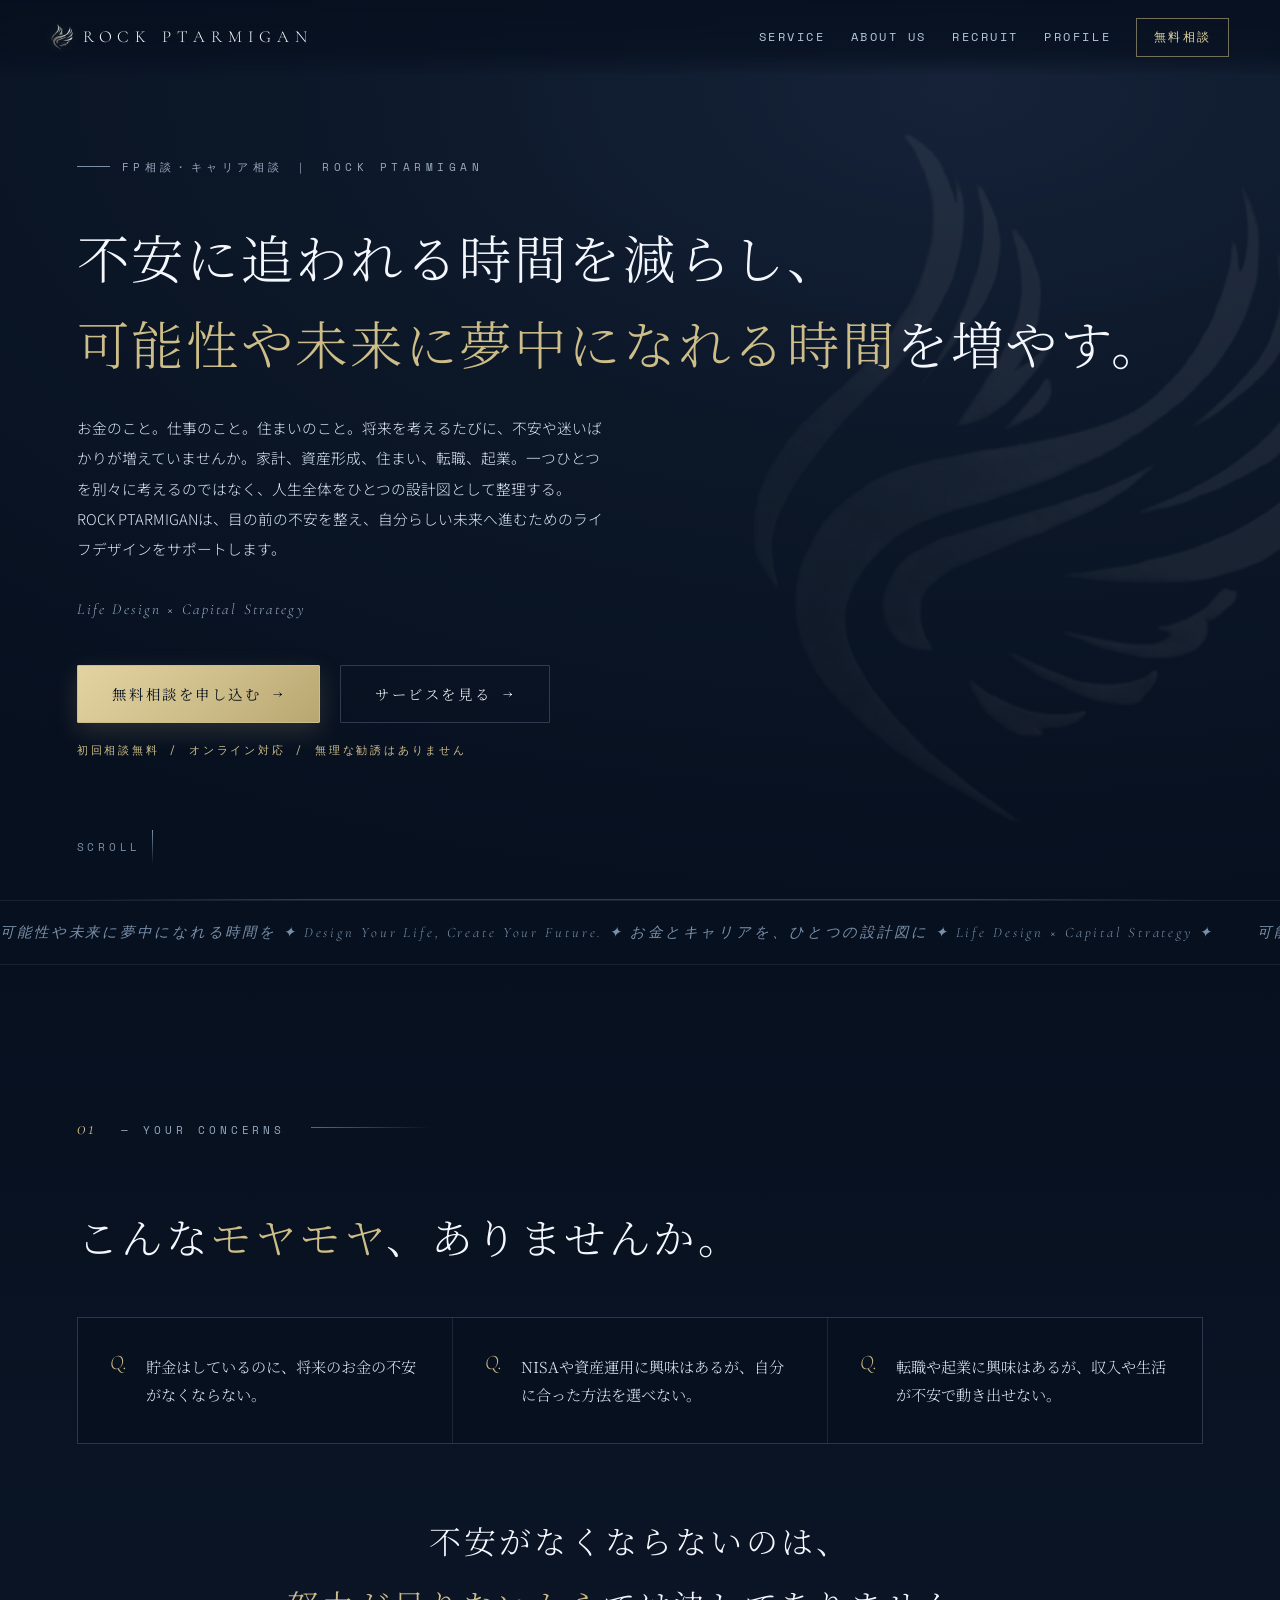
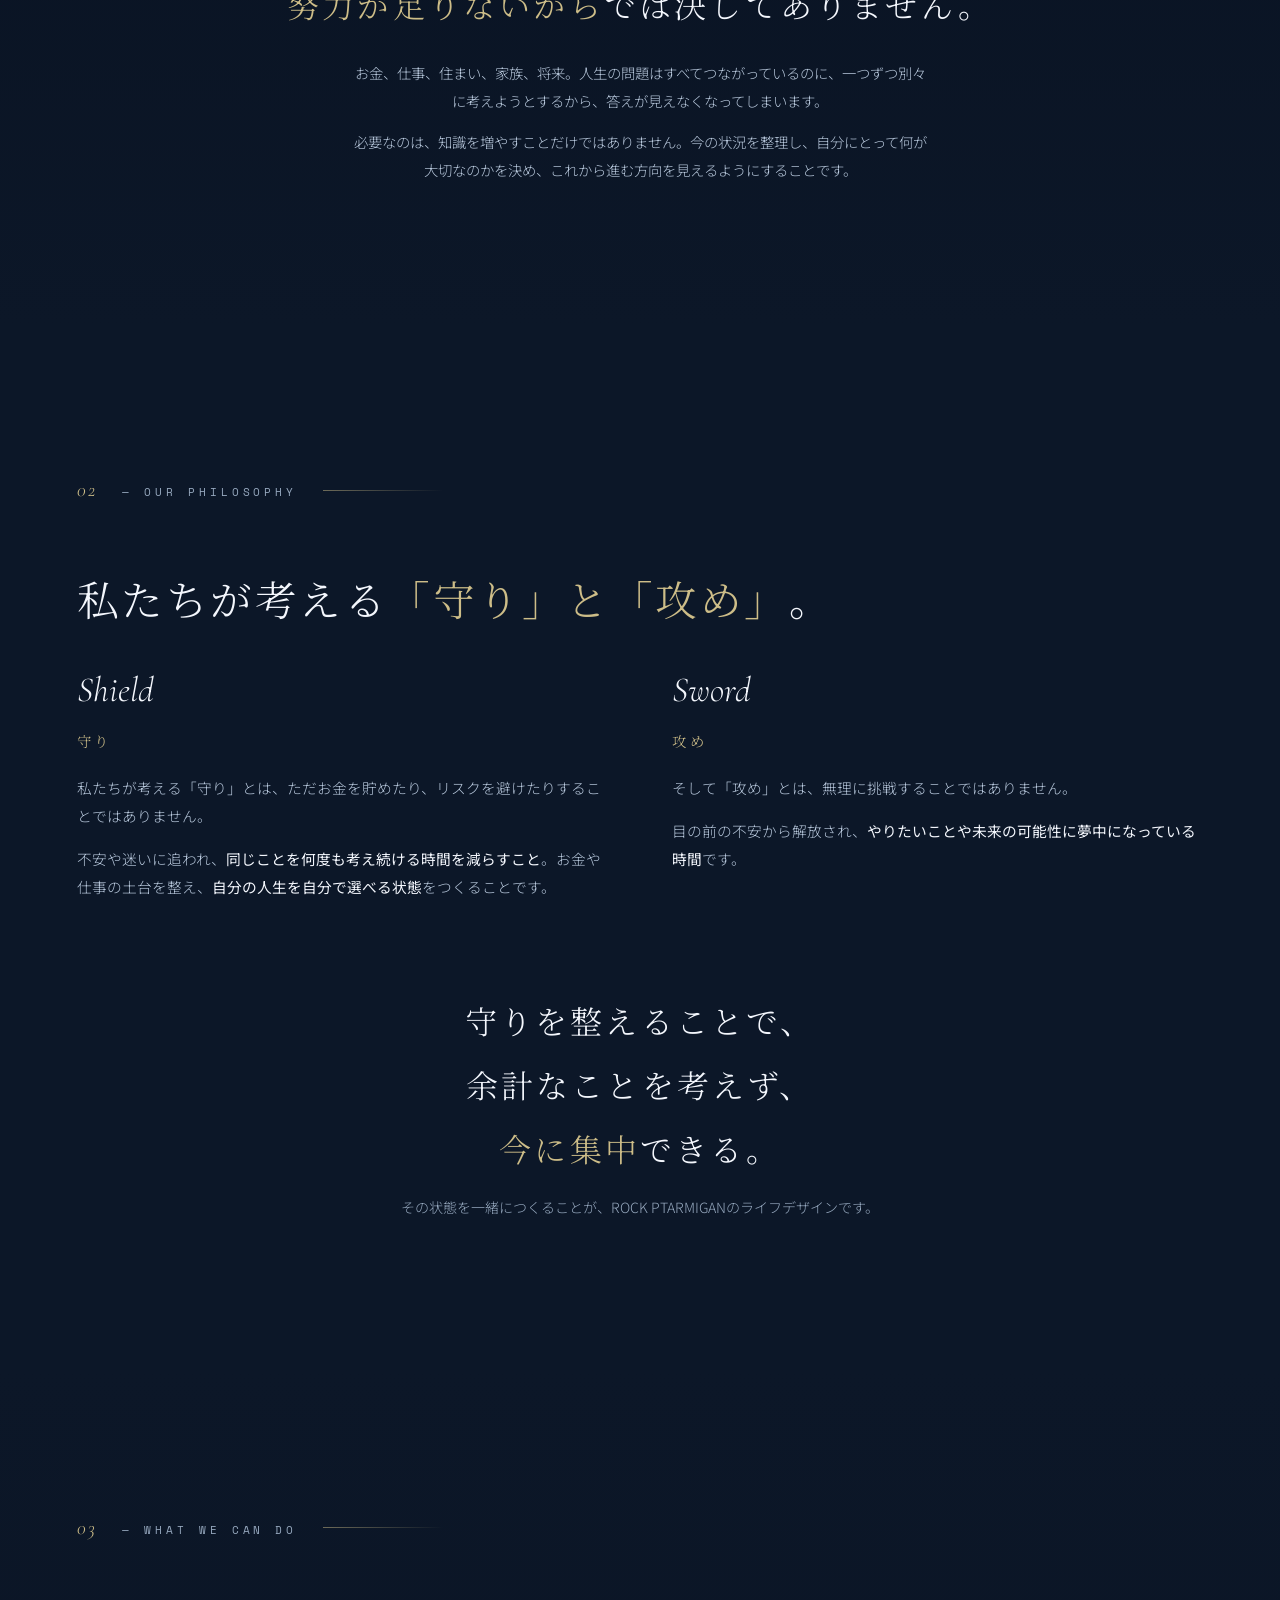
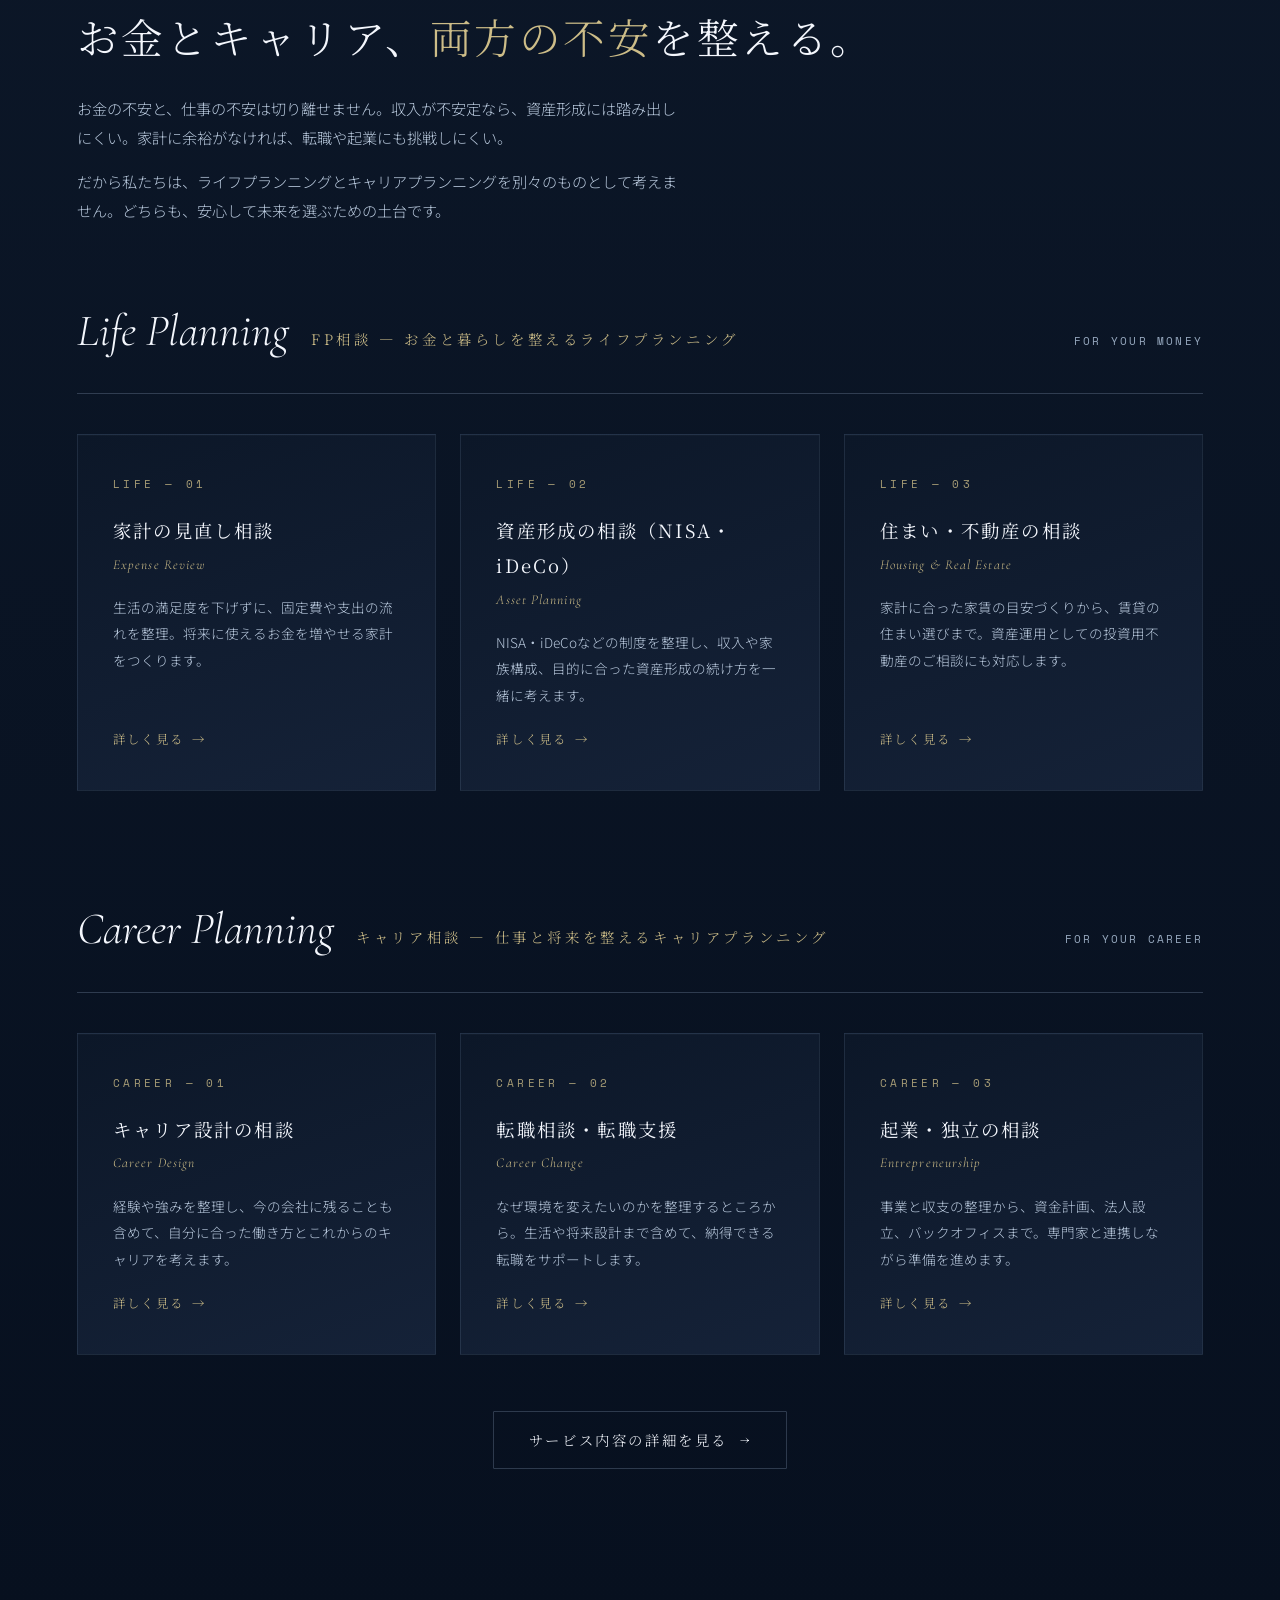
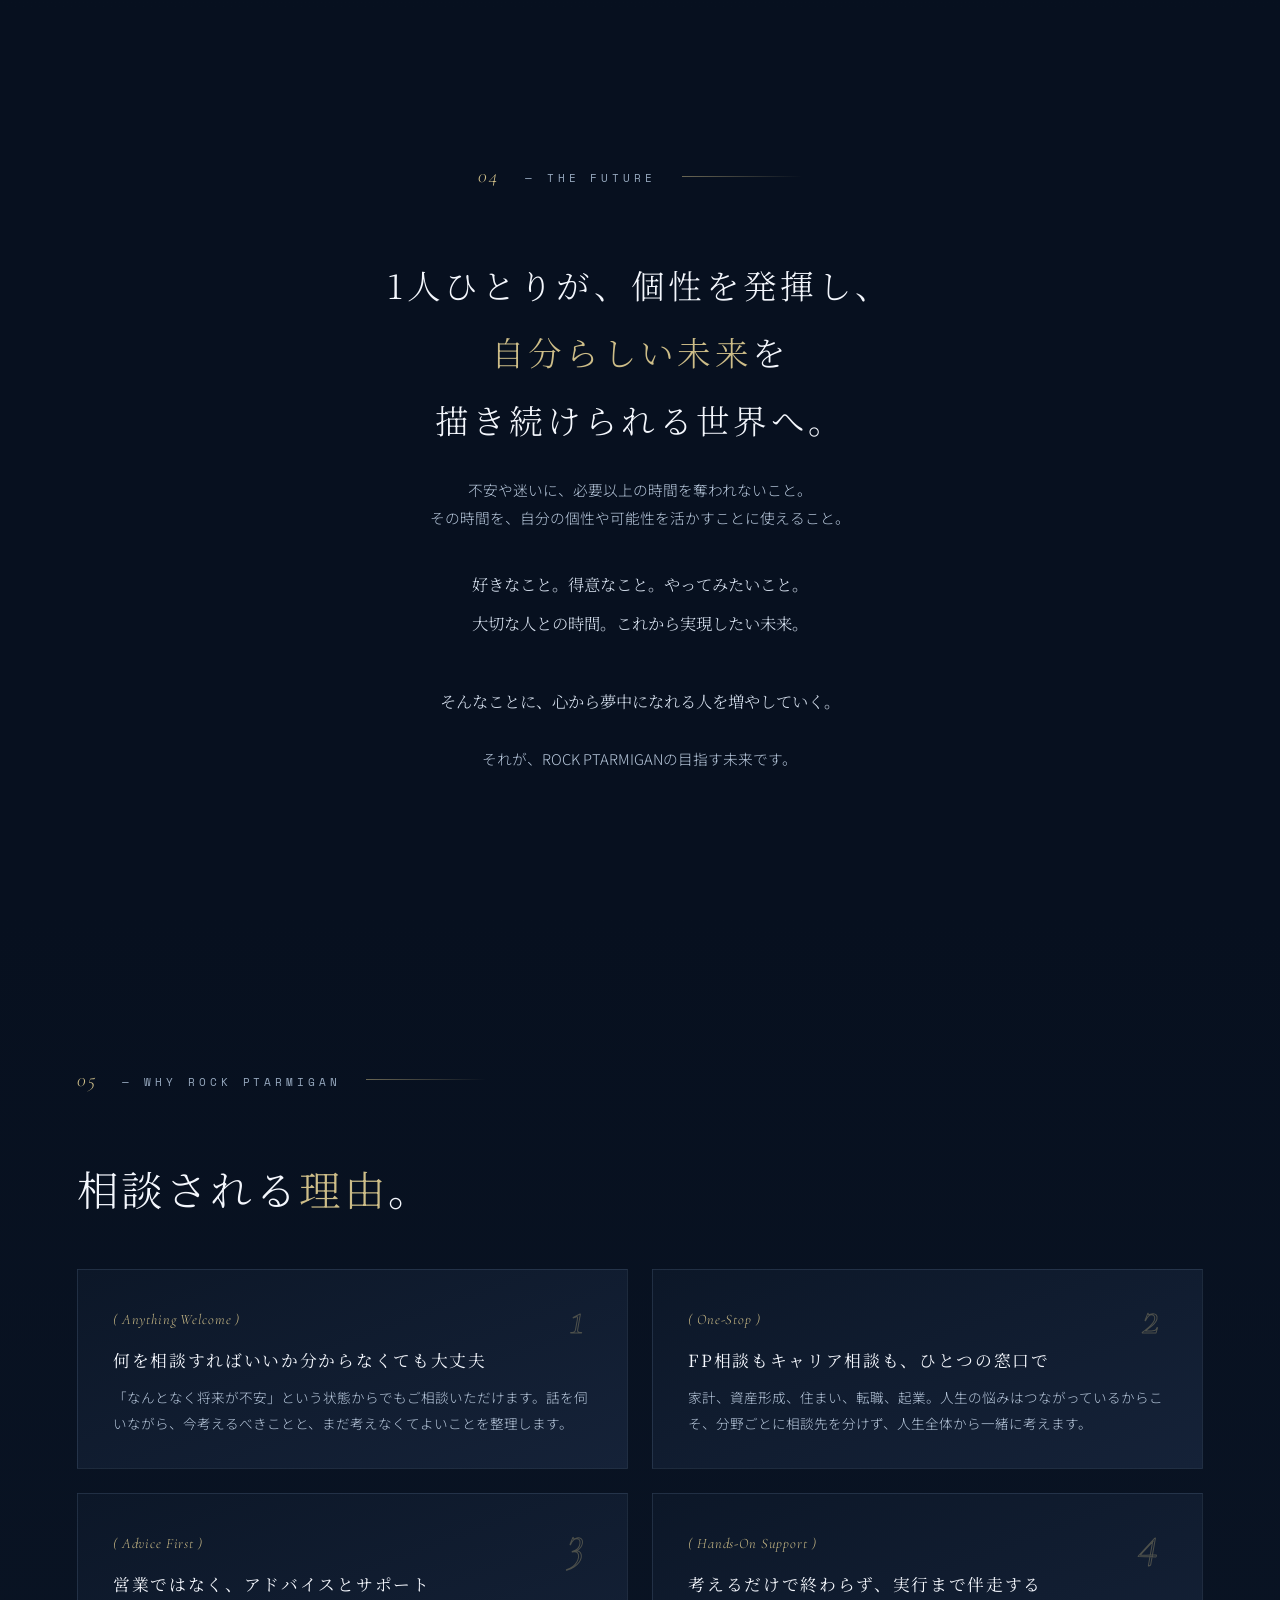
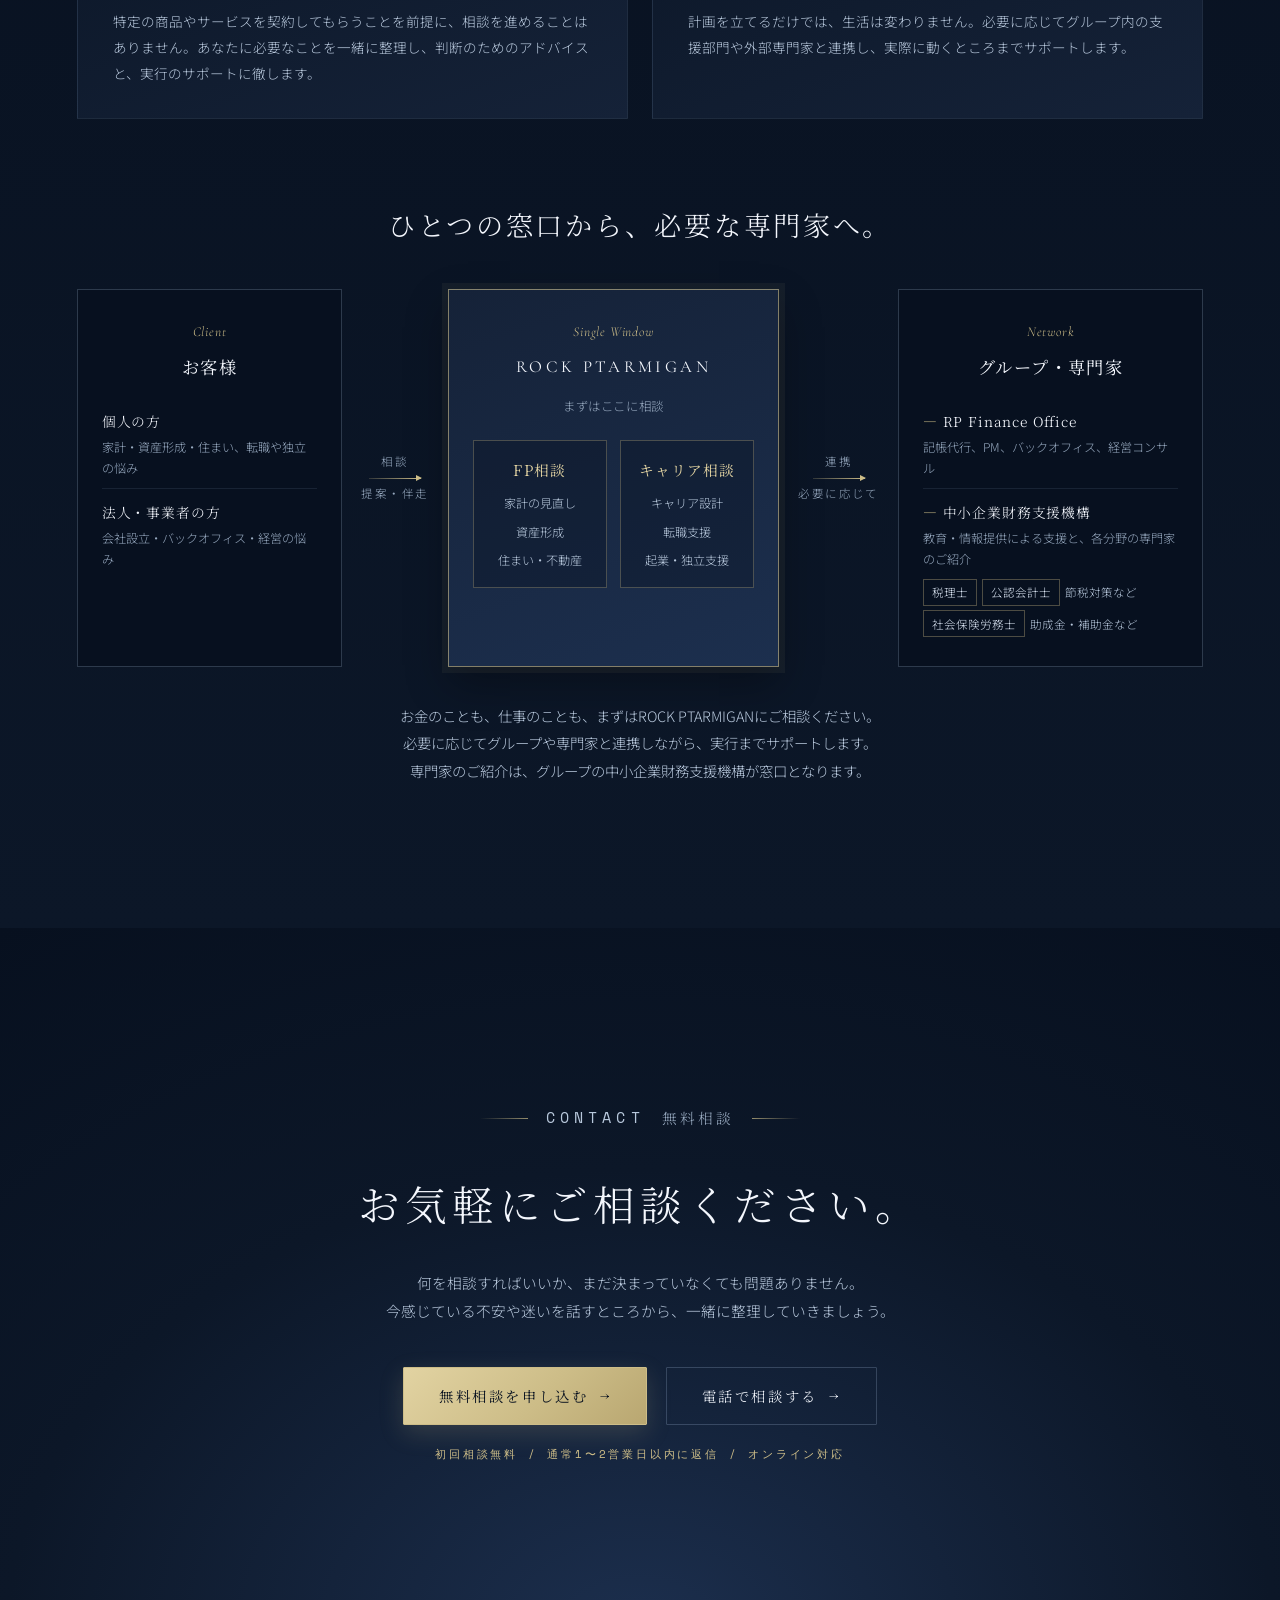
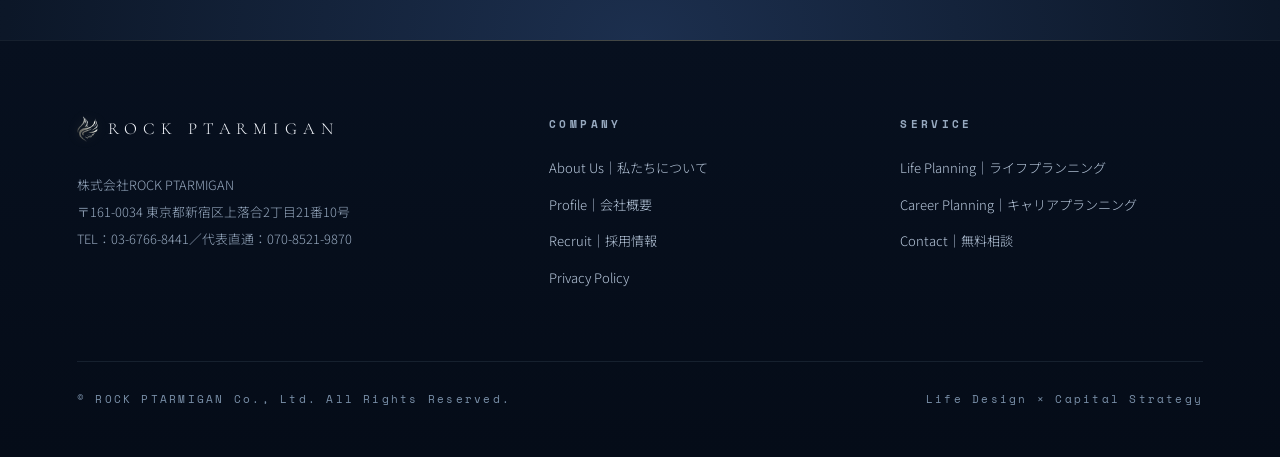
==== index.html @ bb672d4e "全ページの整合性を修正（採用の連絡日数・プライバシーポリシーの外部サービス・専門家紹介窓口など） Co-Authored-By: Claude Opus 5.5 <noreply@anthropic." ====
<!DOCTYPE html><html lang="ja"><head>
<meta charset="UTF-8"><meta name="viewport" content="width=device-width,initial-scale=1">
<title>FP相談・キャリア相談｜新宿・オンライン｜株式会社ROCK PTARMIGAN</title>
<meta name="description" content="家計の見直し、資産形成、住まい、キャリア設計、転職、起業・独立まで。ROCK PTARMIGANは、FPとして、お金と仕事の両面から将来設計をサポートします。新宿・オンライン対応、初回相談無料。">
<meta name="keywords" content="資産形成,資産運用,ライフプランニング,家計見直し,キャリア相談,転職,起業,不動産,新宿,中井,ROCK PTARMIGAN">
<meta name="author" content="ROCK PTARMIGAN Co., Ltd.">
<meta name="robots" content="index, follow">
<link rel="canonical" href="https://www.rock-ptarmigan.com/">
<meta property="og:type" content="website">
<meta property="og:title" content="ROCK PTARMIGAN | 不安に追われる時間を減らし、可能性や未来に夢中になれる時間を増やす">
<meta property="og:description" content="FP相談・キャリア相談。家計・資産形成・住まい・転職・独立まで、お金と仕事をひとつの設計図に。初回相談無料。">
<meta property="og:url" content="https://www.rock-ptarmigan.com/">
<meta property="og:site_name" content="ROCK PTARMIGAN">
<meta property="og:image" content="https://www.rock-ptarmigan.com/og-image.jpg">
<meta property="og:image:width" content="1200">
<meta property="og:image:height" content="630">
<meta name="twitter:card" content="summary_large_image">
<meta property="og:locale" content="ja_JP">
<link rel="icon" type="image/png" href="favicon.png">
<link rel="apple-touch-icon" href="apple-touch-icon.png">
<link rel="preconnect" href="https://fonts.googleapis.com">
<link rel="preconnect" href="https://fonts.gstatic.com" crossorigin>
<link href="https://fonts.googleapis.com/css2?family=Cormorant+Garamond:ital,wght@0,300;0,400;1,300;1,400&family=Noto+Serif+JP:wght@300;400;600&family=Noto+Sans+JP:wght@300;400;500&family=Space+Mono&display=swap" rel="stylesheet">
<style>
*,*::before,*::after{box-sizing:border-box;margin:0;padding:0}
:root{
  --ink:#07101f;--deep:#0c1728;--mid:#152238;--lift:#1c2f4e;
  --s0:#f4f7fd;--s1:#dce6f4;--s2:#b8c8dc;--s3:#8095ae;--s4:#4a5f76;
  --gold:#c8b882;--border:rgba(180,205,235,.1);--bord2:rgba(180,205,235,.22);
  --serif:'Noto Serif JP',serif;--eng:'Cormorant Garamond',serif;--mono:'Space Mono',monospace;--sans:'Noto Sans JP',sans-serif;
}
html{scroll-behavior:smooth;background:var(--ink)}
body{background:var(--ink);color:var(--s1);font-family:var(--sans);font-weight:300;line-height:1.9;overflow-x:hidden;-webkit-font-smoothing:antialiased}
a{color:inherit;text-decoration:none}
img{max-width:100%}
::selection{background:rgba(200,184,130,.25)}

/* faint grid backdrop */
body::before{content:'';position:fixed;inset:0;z-index:0;pointer-events:none;
  background-image:linear-gradient(rgba(180,205,235,.035) 1px,transparent 1px),linear-gradient(90deg,rgba(180,205,235,.035) 1px,transparent 1px);
  background-size:72px 72px}

/* ---------- header ---------- */
header{position:fixed;top:0;left:0;right:0;z-index:100;display:flex;align-items:center;justify-content:space-between;
  padding:18px 4vw;background:linear-gradient(rgba(7,16,31,.92),rgba(7,16,31,.75) 70%,transparent);backdrop-filter:blur(6px)}
.logo{font-family:var(--eng);font-size:1.05rem;letter-spacing:.35em;color:var(--s0);display:flex;align-items:center;gap:.6em}
.logo .mark{font-family:var(--eng);font-style:italic;color:var(--gold);font-size:1.2em}
.logo .logo-mark-img{height:1.4em;width:auto;display:block}
nav{display:flex;align-items:center;gap:2.2em;font-family:var(--mono);font-size:.68rem;letter-spacing:.22em;text-transform:uppercase}
nav a{color:var(--s2);transition:color .3s}
nav a:hover{color:var(--gold)}
.nav-cta{border:1px solid var(--bord2);padding:.65em 1.4em;color:var(--s0);transition:.3s}
.nav-cta:hover{background:var(--gold);border-color:var(--gold);color:var(--ink)}
.menu-btn{display:none}

/* ---------- hero ---------- */
.hero{position:relative;min-height:100svh;display:flex;flex-direction:column;justify-content:center;padding:7rem 6vw 6rem;z-index:1;
  background:radial-gradient(120% 90% at 75% 10%,var(--mid) 0%,var(--deep) 45%,var(--ink) 100%)}
.eyebrow{font-family:var(--mono);font-size:.68rem;letter-spacing:.4em;color:var(--s3);text-transform:uppercase;display:flex;align-items:center;gap:1em}
.eyebrow::before{content:'';display:block;width:3em;height:1px;background:var(--s4)}
.hero h1{font-family:var(--serif);font-weight:300;font-size:clamp(1.9rem,4.6vw,3.8rem);line-height:1.65;letter-spacing:.06em;color:var(--s0);margin:.7em 0 .5em}
.hero h1 em{font-style:normal;color:var(--gold)}
.hero .sub{max-width:36em;color:var(--s2);font-size:clamp(.85rem,1.15vw,1rem)}
.hero .slogan{margin-top:2em;font-family:var(--eng);font-style:italic;font-size:.95rem;letter-spacing:.14em;color:var(--s3)}
.hero-cta{margin-top:2.6em;display:flex;gap:1.2em;flex-wrap:wrap}
.btn{display:inline-flex;align-items:center;gap:.8em;font-family:var(--serif);letter-spacing:.18em;font-size:.9rem;padding:1em 2.4em;border:1px solid var(--bord2);color:var(--s0);transition:.35s;position:relative}
.btn.gold{background:var(--gold);border-color:var(--gold);color:var(--ink);font-weight:400}
.btn.gold:hover{background:var(--s0);border-color:var(--s0)}
.btn.ghost:hover{border-color:var(--gold);color:var(--gold)}
.btn .arw{font-family:var(--eng);transition:transform .35s}
.btn:hover .arw{transform:translateX(.35em)}
.hero .free{font-family:var(--mono);font-size:.62rem;letter-spacing:.25em;color:var(--gold);margin-top:1.4em;text-transform:uppercase}
.scroll-hint{position:absolute;bottom:4vh;left:6vw;font-family:var(--mono);font-size:.6rem;letter-spacing:.35em;color:var(--s4);text-transform:uppercase;display:flex;align-items:center;gap:1em}
.scroll-hint::after{content:'';width:1px;height:3.2em;background:linear-gradient(var(--s4),transparent);display:block}

/* ---------- marquee ---------- */
.marquee{overflow:hidden;border-top:1px solid var(--border);border-bottom:1px solid var(--border);padding:1.1em 0;position:relative;z-index:1;background:var(--ink)}
.marquee .track{display:flex;gap:3em;white-space:nowrap;font-family:var(--eng);font-style:italic;font-size:.9rem;letter-spacing:.2em;color:var(--s4);animation:mq 38s linear infinite}
@keyframes mq{to{transform:translateX(-50%)}}

/* ---------- common section ---------- */
section{position:relative;z-index:1;padding:9rem 6vw}
.sec-head{display:flex;align-items:baseline;gap:1.6em;margin-bottom:3.5rem}
.sec-num{font-family:var(--eng);font-style:italic;color:var(--gold);font-size:1.1rem;letter-spacing:.1em}
.sec-label{font-family:var(--mono);font-size:.65rem;letter-spacing:.35em;color:var(--s3);text-transform:uppercase}
h2.sec-title{font-family:var(--serif);font-weight:300;font-size:clamp(1.6rem,3.4vw,2.6rem);line-height:1.6;letter-spacing:.06em;color:var(--s0);margin-bottom:.6em}
h2.sec-title em{font-style:normal;color:var(--gold)}
.sec-lede{max-width:40em;color:var(--s2);font-size:.95rem}
.sec-lede+.sec-lede{margin-top:1em}

/* ---------- worries ---------- */
.worries{background:linear-gradient(var(--ink),var(--deep))}
.worry-grid{display:grid;grid-template-columns:repeat(auto-fit,minmax(280px,1fr));gap:1px;background:var(--border);border:1px solid var(--border);margin-top:3rem}
.worry{background:var(--ink);padding:2.2em 2em;display:flex;gap:1.2em;align-items:flex-start;transition:background .4s}
.worry:hover{background:var(--deep)}
.worry .q{font-family:var(--eng);font-style:italic;color:var(--gold);font-size:1.3rem;line-height:1}
.worry p{color:var(--s1);font-family:var(--serif);font-size:.95rem;line-height:1.8}
.worry-answer{margin-top:4rem;text-align:center}
.worry-answer p.big{font-family:var(--serif);font-size:clamp(1.3rem,2.6vw,2rem);letter-spacing:.1em;color:var(--s0);line-height:2}
.worry-answer p.big em{font-style:normal;color:var(--gold)}
.worry-answer p.note{color:var(--s2);font-size:.9rem;margin-top:1.6em;max-width:40em;margin-left:auto;margin-right:auto}
.worry-answer p.note+.note{margin-top:1em}

/* ---------- philosophy ---------- */
.phil{background:var(--deep)}
.phil-grid{display:grid;grid-template-columns:1fr 1fr;gap:4rem;margin-top:1rem}
.phil-col h3{font-family:var(--eng);font-style:italic;font-weight:300;font-size:2.2rem;color:var(--s0);margin-bottom:.1em}
.phil-col .ja{font-family:var(--serif);color:var(--gold);letter-spacing:.25em;font-size:.9rem;display:block;margin-bottom:1.4em}
.phil-col p{color:var(--s2);font-size:.92rem;margin-bottom:1em}
.phil-col .hl{color:var(--s0);font-weight:400}
.phil-big{margin-top:4.5rem;text-align:center}
.phil-big p.big{font-family:var(--serif);font-size:clamp(1.3rem,2.6vw,2rem);letter-spacing:.1em;color:var(--s0);line-height:2}
.phil-big p.big em{font-style:normal;color:var(--gold)}
.phil-big p.note{color:var(--s3);font-size:.88rem;margin-top:1em}

/* ---------- services ---------- */
.services{background:linear-gradient(var(--deep),var(--ink))}
.svc-block{margin-top:4rem}
.svc-block+.svc-block{margin-top:6rem}
.svc-block .svc-cat{display:flex;align-items:baseline;gap:1.4em;border-bottom:1px solid var(--bord2);padding-bottom:1.2em;margin-bottom:2.5rem;flex-wrap:wrap}
.svc-cat .en{font-family:var(--eng);font-style:italic;font-size:clamp(1.8rem,3.6vw,2.8rem);color:var(--s0);font-weight:300}
.svc-cat .ja{font-family:var(--serif);color:var(--gold);letter-spacing:.25em;font-size:.9rem}
.svc-cat .for{margin-left:auto;font-family:var(--mono);font-size:.62rem;letter-spacing:.2em;color:var(--s3);text-transform:uppercase}
.svc-grid{display:grid;grid-template-columns:repeat(auto-fit,minmax(300px,1fr));gap:1.5rem}
.svc-card{border:1px solid var(--border);padding:2.4em 2.2em;background:linear-gradient(160deg,var(--deep),var(--mid));position:relative;overflow:hidden;transition:border-color .4s,transform .4s}
.svc-card:hover{border-color:rgba(200,184,130,.45);transform:translateY(-4px)}
.svc-card .no{font-family:var(--mono);font-size:.62rem;letter-spacing:.3em;color:var(--s4)}
.svc-card h3{font-family:var(--serif);font-weight:400;font-size:1.15rem;letter-spacing:.12em;color:var(--s0);margin:1em 0 .2em}
.svc-card .en-sub{font-family:var(--eng);font-style:italic;color:var(--gold);font-size:.85rem;letter-spacing:.08em}
.svc-card p.desc{color:var(--s2);font-size:.85rem;margin-top:1.2em;line-height:1.95}
.svc-card ul{list-style:none;margin-top:1.4em;display:flex;flex-direction:column;gap:.55em}
.svc-card li{font-size:.8rem;color:var(--s2);display:flex;gap:.8em;align-items:baseline}
.svc-card li::before{content:'—';color:var(--gold);font-family:var(--eng)}

/* ---------- future ---------- */
.future{background:var(--ink);text-align:center}
.future .sec-head{justify-content:center}
.future p.big{font-family:var(--serif);font-size:clamp(1.3rem,2.8vw,2.1rem);letter-spacing:.1em;color:var(--s0);line-height:2}
.future p.big em{font-style:normal;color:var(--gold)}
.future p.note{color:var(--s2);font-size:.92rem;margin-top:1.6em;max-width:38em;margin-left:auto;margin-right:auto}
.future p.note+.note{margin-top:1em}
.future .wish{font-family:var(--serif);color:var(--s1);font-size:1.02rem;line-height:2.4;margin-top:2em}
.future .wish em{font-style:normal;color:var(--gold)}

/* ---------- reasons ---------- */
.reasons{background:linear-gradient(var(--ink),var(--deep))}
.reason-list{display:grid;grid-template-columns:repeat(auto-fit,minmax(270px,1fr));gap:2.5rem 2rem;margin-top:3rem}
.reason{border-top:1px solid var(--bord2);padding-top:1.6em}
.reason .r-no{font-family:var(--eng);font-style:italic;font-size:2.2rem;color:transparent;-webkit-text-stroke:1px rgba(200,184,130,.55);line-height:1}
.reason h3{font-family:var(--serif);font-weight:400;font-size:1.05rem;letter-spacing:.1em;color:var(--s0);margin:.9em 0 .5em}
.reason p{color:var(--s2);font-size:.85rem}

/* ---------- message ---------- */
.message{background:var(--deep)}
.msg-wrap{max-width:760px}
.msg-wrap .body{border-left:1px solid var(--bord2);padding-left:2.4em}
.msg-wrap p{font-family:var(--serif);font-size:.98rem;line-height:2.3;color:var(--s1);letter-spacing:.05em;margin-bottom:1.4em}
.msg-wrap p em{font-style:normal;color:var(--gold)}
.msg-wrap .sig{font-family:var(--serif);color:var(--s2);font-size:.85rem;letter-spacing:.15em;text-align:right;margin-top:2.5rem}
.msg-wrap .sig strong{color:var(--s0);font-weight:400;font-size:1rem;margin-left:.6em}

/* ---------- cta ---------- */
.cta{background:radial-gradient(90% 120% at 50% 100%,var(--lift) 0%,var(--deep) 55%,var(--ink) 100%);text-align:center;padding:11rem 6vw}
.cta .big-en{font-family:var(--eng);font-style:italic;font-weight:300;font-size:clamp(3rem,8vw,6rem);color:transparent;-webkit-text-stroke:1px rgba(220,230,244,.35);line-height:1.1}
.cta h2{font-family:var(--serif);font-weight:300;font-size:clamp(1.4rem,3vw,2.2rem);letter-spacing:.12em;color:var(--s0);margin:1em 0 .8em}
.cta p{color:var(--s2);max-width:36em;margin:0 auto;font-size:.92rem}
.cta .hero-cta{justify-content:center}
.cta .free{font-family:var(--mono);font-size:.62rem;letter-spacing:.25em;color:var(--gold);margin-top:1.6em;text-transform:uppercase}

/* ---------- footer ---------- */
footer{border-top:1px solid var(--border);padding:4.5rem 6vw 3rem;background:var(--ink);position:relative;z-index:1}
.f-grid{display:grid;grid-template-columns:1.4fr 1fr 1fr;gap:3rem}
.f-brand .logo{margin-bottom:1.6em}
.f-brand p{font-size:.8rem;color:var(--s3);line-height:2.1}
.f-col h4{font-family:var(--mono);font-size:.62rem;letter-spacing:.3em;color:var(--s3);text-transform:uppercase;margin-bottom:1.4em}
.f-col a{display:block;font-size:.82rem;color:var(--s2);padding:.45em 0;transition:color .3s}
.f-col a:hover{color:var(--gold)}
.copyright{margin-top:4rem;padding-top:1.6rem;border-top:1px solid var(--border);display:flex;justify-content:space-between;flex-wrap:wrap;gap:1em;font-family:var(--mono);font-size:.6rem;letter-spacing:.2em;color:var(--s4)}

/* ---------- reveal ---------- */
.rv{opacity:0;transform:translateY(28px);transition:opacity .9s cubic-bezier(.2,.6,.2,1),transform .9s cubic-bezier(.2,.6,.2,1)}
.rv.on{opacity:1;transform:none}

@media(max-width:860px){
  nav{display:none}
  .menu-btn{display:block;background:none;border:1px solid var(--bord2);color:var(--s1);font-family:var(--mono);font-size:.6rem;letter-spacing:.2em;padding:.7em 1.2em;cursor:pointer}
  nav.open{display:flex;position:fixed;inset:0;background:rgba(7,16,31,.97);flex-direction:column;justify-content:center;align-items:center;gap:2.4em;font-size:.85rem;z-index:99}
  .phil-grid{grid-template-columns:1fr;gap:2.5rem}
  .msg-wrap .body{padding-left:1.4em}
  section{padding:6rem 6vw}
}
</style>
<link rel="stylesheet" href="site.css">
<script type="application/ld+json">
{
 "@context": "https://schema.org",
 "@graph": [
  {
   "@type": [
    "Corporation",
    "ProfessionalService"
   ],
   "@id": "https://www.rock-ptarmigan.com/#organization",
   "name": "株式会社ROCK PTARMIGAN",
   "alternateName": [
    "ROCK PTARMIGAN",
    "ロックターミガン",
    "ROCK PTARMIGAN Co., Ltd."
   ],
   "url": "https://www.rock-ptarmigan.com/",
   "logo": "https://www.rock-ptarmigan.com/logo.png",
   "image": "https://www.rock-ptarmigan.com/og-image.jpg",
   "description": "可能性が循環し、誰もが自分らしく輝ける社会をつくる。家計の見直し・資産形成・住まいのライフプランニングと、キャリア設計・転職・起業のキャリアプランニングで、1人ひとりの人生設計を支援します。初回相談無料・オンライン対応。",
   "foundingDate": "2024-10-21",
   "telephone": "+81-3-6766-8441",
   "address": {
    "@type": "PostalAddress",
    "streetAddress": "上落合2丁目21番10号",
    "addressLocality": "新宿区",
    "addressRegion": "東京都",
    "postalCode": "161-0034",
    "addressCountry": "JP"
   },
   "contactPoint": [
    {
     "@type": "ContactPoint",
     "telephone": "+81-3-6766-8441",
     "contactType": "customer service",
     "availableLanguage": "Japanese"
    },
    {
     "@type": "ContactPoint",
     "telephone": "+81-70-8521-9870",
     "contactType": "customer service",
     "availableLanguage": "Japanese"
    }
   ],
   "founder": {
    "@type": "Person",
    "name": "中村 尚史",
    "jobTitle": "代表取締役"
   },
   "areaServed": "JP",
   "knowsAbout": [
    "ライフプランニング",
    "家計の見直し",
    "資産形成",
    "住まい・不動産",
    "キャリア設計",
    "転職支援",
    "起業・独立支援"
   ],
   "makesOffer": [
    {
     "@type": "Offer",
     "itemOffered": {
      "@type": "Service",
      "name": "家計の見直し"
     }
    },
    {
     "@type": "Offer",
     "itemOffered": {
      "@type": "Service",
      "name": "資産形成"
     }
    },
    {
     "@type": "Offer",
     "itemOffered": {
      "@type": "Service",
      "name": "住まい・不動産"
     }
    },
    {
     "@type": "Offer",
     "itemOffered": {
      "@type": "Service",
      "name": "キャリア設計"
     }
    },
    {
     "@type": "Offer",
     "itemOffered": {
      "@type": "Service",
      "name": "転職支援"
     }
    },
    {
     "@type": "Offer",
     "itemOffered": {
      "@type": "Service",
      "name": "起業・独立支援"
     }
    }
   ]
  },
  {
   "@type": "WebSite",
   "@id": "https://www.rock-ptarmigan.com/#website",
   "url": "https://www.rock-ptarmigan.com/",
   "name": "ROCK PTARMIGAN",
   "inLanguage": "ja",
   "publisher": {
    "@id": "https://www.rock-ptarmigan.com/#organization"
   }
  }
 ]
}
</script>
</head><body>

<header>
  <a class="logo" href="/"><img class="logo-mark-img" src="logo-sm.png" alt="">ROCK PTARMIGAN</a>
  <button class="menu-btn" onclick="document.querySelector('nav').classList.toggle('open')">MENU</button>
  <nav>
    <a href="service.html">Service</a>
    <a href="about.html">About Us</a>
    <a href="recruit.html">Recruit</a>
    <a href="profile.html">Profile</a>
    <a class="nav-cta" href="contact.html">無料相談</a>
  </nav>
</header>

<!-- HERO -->
<div class="hero">
  <p class="eyebrow">FP相談・キャリア相談 ｜ ROCK PTARMIGAN</p>
  <h1><span class="nw">不安に追われる</span><span class="nw">時間を減らし、</span><br><em><span class="nw">可能性や</span><span class="nw">未来に夢中に</span><span class="nw">なれる時間</span></em><span class="nw">を増やす。</span></h1>
  <p class="sub">お金のこと。仕事のこと。住まいのこと。将来を考えるたびに、不安や迷いばかりが増えていませんか。家計、資産形成、住まい、転職、起業。一つひとつを別々に考えるのではなく、人生全体をひとつの設計図として整理する。ROCK PTARMIGANは、目の前の不安を整え、自分らしい未来へ進むためのライフデザインをサポートします。</p>
  <p class="slogan">Life Design × Capital Strategy</p>
  <div class="hero-cta">
    <a class="btn gold" href="contact.html">無料相談を申し込む<span class="arw">→</span></a>
    <a class="btn ghost" href="service.html">サービスを見る<span class="arw">→</span></a>
  </div>
  <p class="free">初回相談無料 / オンライン対応 / 無理な勧誘はありません</p>
  <div class="scroll-hint">Scroll</div>
</div>

<div class="marquee"><div class="track">
  <span>可能性や未来に夢中になれる時間を ✦ Design Your Life, Create Your Future. ✦ お金とキャリアを、ひとつの設計図に ✦ Life Design × Capital Strategy ✦ </span>
  <span>可能性や未来に夢中になれる時間を ✦ Design Your Life, Create Your Future. ✦ お金とキャリアを、ひとつの設計図に ✦ Life Design × Capital Strategy ✦ </span>
</div></div>

<!-- 01 こんなモヤモヤありませんか -->
<section class="worries" id="worries">
  <div class="sec-head rv"><span class="sec-num">01</span><span class="sec-label">— Your Concerns</span></div>
  <h2 class="sec-title rv">こんな<em>モヤモヤ</em>、ありませんか。</h2>
  <div class="worry-grid rv">
    <div class="worry"><span class="q">Q.</span><p>貯金はしているのに、将来のお金の不安がなくならない。</p></div>
    <div class="worry"><span class="q">Q.</span><p>NISAや資産運用に興味はあるが、自分に合った方法を選べない。</p></div>
    <div class="worry"><span class="q">Q.</span><p>転職や起業に興味はあるが、収入や生活が不安で動き出せない。</p></div>
  </div>
  <div class="worry-answer rv">
    <p class="big"><span class="nw">不安がなくならないのは、</span><br><em><span class="nw">努力が足りないから</span></em><span class="nw">では決して</span><span class="nw">ありません。</span></p>
    <p class="note">お金、仕事、住まい、家族、将来。人生の問題はすべてつながっているのに、一つずつ別々に考えようとするから、答えが見えなくなってしまいます。</p>
    <p class="note">必要なのは、知識を増やすことだけではありません。今の状況を整理し、自分にとって何が大切なのかを決め、これから進む方向を見えるようにすることです。</p>
  </div>
</section>

<!-- 02 私たちが考える守りと攻め -->
<section class="phil" id="philosophy">
  <div class="sec-head rv"><span class="sec-num">02</span><span class="sec-label">— Our Philosophy</span></div>
  <h2 class="sec-title rv">私たちが考える<em><span class="nw">「守り」</span>と<span class="nw">「攻め」</span></em>。</h2>
  <div class="phil-grid rv">
    <div class="phil-col">
      <h3>Shield</h3><span class="ja">守り</span>
      <p>私たちが考える「守り」とは、ただお金を貯めたり、リスクを避けたりすることではありません。</p>
      <p>不安や迷いに追われ、<span class="hl">同じことを何度も考え続ける時間を減らすこと</span>。お金や仕事の土台を整え、<span class="hl">自分の人生を自分で選べる状態</span>をつくることです。</p>
    </div>
    <div class="phil-col">
      <h3>Sword</h3><span class="ja">攻め</span>
      <p>そして「攻め」とは、無理に挑戦することではありません。</p>
      <p>目の前の不安から解放され、<span class="hl">やりたいことや未来の可能性に夢中になっている時間</span>です。</p>
    </div>
  </div>
  <div class="phil-big rv">
    <p class="big">守りを整えることで、<br>余計なことを考えず、<br><em>今に集中</em>できる。</p>
    <p class="note">その状態を一緒につくることが、ROCK PTARMIGANのライフデザインです。</p>
  </div>
</section>

<!-- 03 できること -->
<section class="services" id="service">
  <div class="sec-head rv"><span class="sec-num">03</span><span class="sec-label">— What We Can Do</span></div>
  <h2 class="sec-title rv">お金とキャリア、<em>両方の不安</em>を整える。</h2>
  <p class="sec-lede rv">お金の不安と、仕事の不安は切り離せません。収入が不安定なら、資産形成には踏み出しにくい。家計に余裕がなければ、転職や起業にも挑戦しにくい。</p>
  <p class="sec-lede rv">だから私たちは、ライフプランニングとキャリアプランニングを別々のものとして考えません。どちらも、安心して未来を選ぶための土台です。</p>

  <div class="svc-block rv">
    <div class="svc-cat"><span class="en">Life Planning</span><span class="ja">FP相談 — お金と暮らしを整えるライフプランニング</span><span class="for">For your money</span></div>
    <div class="svc-grid">
      <a class="svc-card svc-link" href="service.html#household">
        <span class="no">LIFE — 01</span>
        <h3>家計の見直し相談</h3><span class="en-sub">Expense Review</span>
        <p class="desc">生活の満足度を下げずに、固定費や支出の流れを整理。将来に使えるお金を増やせる家計をつくります。</p>
        <span class="svc-more">詳しく見る<span class="arw">→</span></span>
      </a>
      <a class="svc-card svc-link" href="service.html#asset">
        <span class="no">LIFE — 02</span>
        <h3>資産形成の相談（NISA・iDeCo）</h3><span class="en-sub">Asset Planning</span>
        <p class="desc">NISA・iDeCoなどの制度を整理し、収入や家族構成、目的に合った資産形成の続け方を一緒に考えます。</p>
        <span class="svc-more">詳しく見る<span class="arw">→</span></span>
      </a>
      <a class="svc-card svc-link" href="service.html#housing">
        <span class="no">LIFE — 03</span>
        <h3>住まい・不動産の相談</h3><span class="en-sub">Housing &amp; Real Estate</span>
        <p class="desc">家計に合った家賃の目安づくりから、賃貸の住まい選びまで。資産運用としての投資用不動産のご相談にも対応します。</p>
        <span class="svc-more">詳しく見る<span class="arw">→</span></span>
      </a>
    </div>
  </div>

  <div class="svc-block rv">
    <div class="svc-cat"><span class="en">Career Planning</span><span class="ja">キャリア相談 — 仕事と将来を整えるキャリアプランニング</span><span class="for">For your career</span></div>
    <div class="svc-grid">
      <a class="svc-card svc-link" href="service.html#career-design">
        <span class="no">CAREER — 01</span>
        <h3>キャリア設計の相談</h3><span class="en-sub">Career Design</span>
        <p class="desc">経験や強みを整理し、今の会社に残ることも含めて、自分に合った働き方とこれからのキャリアを考えます。</p>
        <span class="svc-more">詳しく見る<span class="arw">→</span></span>
      </a>
      <a class="svc-card svc-link" href="service.html#job-change">
        <span class="no">CAREER — 02</span>
        <h3>転職相談・転職支援</h3><span class="en-sub">Career Change</span>
        <p class="desc">なぜ環境を変えたいのかを整理するところから。生活や将来設計まで含めて、納得できる転職をサポートします。</p>
        <span class="svc-more">詳しく見る<span class="arw">→</span></span>
      </a>
      <a class="svc-card svc-link" href="service.html#startup">
        <span class="no">CAREER — 03</span>
        <h3>起業・独立の相談</h3><span class="en-sub">Entrepreneurship</span>
        <p class="desc">事業と収支の整理から、資金計画、法人設立、バックオフィスまで。専門家と連携しながら準備を進めます。</p>
        <span class="svc-more">詳しく見る<span class="arw">→</span></span>
      </a>
    </div>
  </div>
  <div class="svc-all rv"><a class="btn ghost" href="service.html">サービス内容の詳細を見る<span class="arw">→</span></a></div>
</section>

<!-- 04 The Future -->
<section class="future" id="future">
  <div class="sec-head rv"><span class="sec-num">04</span><span class="sec-label">— The Future</span></div>
  <p class="big rv"><span class="nw">1人ひとりが、</span><span class="nw">個性を発揮し、</span><br><em><span class="nw">自分らしい未来</span></em>を<br><span class="nw">描き続けられる</span><span class="nw">世界へ。</span></p>
  <p class="note rv"><span class="nw">不安や迷いに、</span><span class="nw">必要以上の時間を</span><span class="nw">奪われないこと。</span><br><span class="nw">その時間を、</span><span class="nw">自分の個性や可能性を</span><span class="nw">活かすことに</span><span class="nw">使えること。</span></p>
  <p class="wish rv"><span class="nw">好きなこと。</span><span class="nw">得意なこと。</span><span class="nw">やってみたいこと。</span><br><span class="nw">大切な人との時間。</span><span class="nw">これから実現したい未来。</span><br><br><span class="nw">そんなことに、</span><span class="nw">心から夢中になれる人を</span><span class="nw">増やしていく。</span></p>
  <p class="note rv">それが、ROCK PTARMIGANの目指す未来です。</p>
</section>

<!-- 05 選ばれる理由 -->
<section class="reasons" id="reasons">
  <div class="sec-head rv"><span class="sec-num">05</span><span class="sec-label">— Why Rock Ptarmigan</span></div>
  <h2 class="sec-title rv">相談される<em>理由</em>。</h2>
  <div class="reason-list rv">
    <div class="reason"><span class="r-tag">( Anything Welcome )</span><div class="r-no">1</div><h3>何を相談すればいいか分からなくても大丈夫</h3><p>「なんとなく将来が不安」という状態からでもご相談いただけます。話を伺いながら、今考えるべきことと、まだ考えなくてよいことを整理します。</p></div>
    <div class="reason"><span class="r-tag">( One-Stop )</span><div class="r-no">2</div><h3>FP相談もキャリア相談も、ひとつの窓口で</h3><p>家計、資産形成、住まい、転職、起業。人生の悩みはつながっているからこそ、分野ごとに相談先を分けず、人生全体から一緒に考えます。</p></div>
    <div class="reason"><span class="r-tag">( Advice First )</span><div class="r-no">3</div><h3>営業ではなく、アドバイスとサポート</h3><p>特定の商品やサービスを契約してもらうことを前提に、相談を進めることはありません。あなたに必要なことを一緒に整理し、判断のためのアドバイスと、実行のサポートに徹します。</p></div>
    <div class="reason"><span class="r-tag">( Hands-On Support )</span><div class="r-no">4</div><h3>考えるだけで終わらず、実行まで伴走する</h3><p>計画を立てるだけでは、生活は変わりません。必要に応じてグループ内の支援部門や外部専門家と連携し、実際に動くところまでサポートします。</p></div>
  </div>
  <div class="onestop rv" aria-label="相談の体制">
    <p class="onestop-title">ひとつの窓口から、必要な専門家へ。</p>
    <div class="os-grid">
      <div class="os-node os-client">
        <span class="os-en">Client</span><strong>お客様</strong>
        <dl class="os-list">
          <dt>個人の方</dt><dd>家計・資産形成・住まい、転職や独立の悩み</dd>
          <dt>法人・事業者の方</dt><dd>会社設立・バックオフィス・経営の悩み</dd>
        </dl>
      </div>
      <div class="os-arrow" aria-hidden="true"><span>相談</span><i></i><span>提案・伴走</span></div>
      <div class="os-node os-hub">
        <span class="os-en">Single Window</span><strong>ROCK PTARMIGAN</strong><small>まずはここに相談</small>
        <div class="os-svc">
          <div><b>FP相談</b><span>家計の見直し</span><span>資産形成</span><span>住まい・不動産</span></div>
          <div><b>キャリア相談</b><span>キャリア設計</span><span>転職支援</span><span>起業・独立支援</span></div>
        </div>
      </div>
      <div class="os-arrow" aria-hidden="true"><span>連携</span><i></i><span>必要に応じて</span></div>
      <div class="os-node os-net">
        <span class="os-en">Network</span><strong>グループ・専門家</strong>
        <dl class="os-list">
          <dt>RP Finance Office</dt><dd>記帳代行、PM、バックオフィス、経営コンサル</dd>
          <dt>中小企業財務支援機構</dt><dd>教育・情報提供による支援と、各分野の専門家のご紹介</dd>
          <dd class="os-experts"><div><span>税理士</span><span>公認会計士</span><i>節税対策など</i></div><div><span>社会保険労務士</span><i>助成金・補助金など</i></div></dd>
        </dl>
      </div>
    </div>
    <p class="onestop-note">お金のことも、仕事のことも、まずはROCK PTARMIGANにご相談ください。<br><span class="nw">必要に応じてグループや専門家と連携しながら、</span><span class="nw">実行までサポートします。</span><br>専門家のご紹介は、グループの中小企業財務支援機構が窓口となります。</p>
  </div>
</section>

<!-- CTA -->
<section class="cta" id="contact">
  <p class="cta-label rv">Contact<span>無料相談</span></p>
  <h2 class="rv">お気軽にご相談ください。</h2>
  <p class="rv">何を相談すればいいか、まだ決まっていなくても問題ありません。<br>今感じている不安や迷いを話すところから、一緒に整理していきましょう。</p>
  <div class="hero-cta rv">
    <a class="btn gold" href="contact.html">無料相談を申し込む<span class="arw">→</span></a>
    <a class="btn ghost" href="tel:0367668441">電話で相談する<span class="arw">→</span></a>
  </div>
  <p class="free rv">初回相談無料 / 通常1〜2営業日以内に返信 / オンライン対応</p>
</section>

<footer>
  <div class="f-grid">
    <div class="f-brand">
      <a class="logo" href="/"><img class="logo-mark-img" src="logo-sm.png" alt="">ROCK PTARMIGAN</a>
      <p>株式会社ROCK PTARMIGAN<br>〒161-0034 東京都新宿区上落合2丁目21番10号<br>TEL：03-6766-8441／代表直通：070-8521-9870</p>
    </div>
    <div class="f-col">
      <h4>Company</h4>
      <a href="about.html">About Us｜私たちについて</a>
      <a href="profile.html">Profile｜会社概要</a>
      <a href="recruit.html">Recruit｜採用情報</a>
      <a href="privacy.html">Privacy Policy</a>
    </div>
    <div class="f-col">
      <h4>Service</h4>
      <a href="service.html#life-planning">Life Planning｜ライフプランニング</a>
      <a href="service.html#career-planning">Career Planning｜キャリアプランニング</a>
      <a href="contact.html">Contact｜無料相談</a>
    </div>
  </div>
  <div class="copyright"><span>© ROCK PTARMIGAN Co., Ltd. All Rights Reserved.</span><span>Life Design × Capital Strategy</span></div>
</footer>

<script>
const io=new IntersectionObserver(es=>es.forEach(e=>{if(e.isIntersecting){e.target.classList.add('on');io.unobserve(e.target)}}),{threshold:.15});
document.querySelectorAll('.rv').forEach(el=>io.observe(el));
document.querySelectorAll('nav a').forEach(a=>a.addEventListener('click',()=>document.querySelector('nav').classList.remove('open')));
</script>
<script src="site.js"></script>
</body></html>
---- site.css ----
/* =========================================================
   ROCK PTARMIGAN — refinement layer (navy × gold)
   Loaded after each page's inline <style>. Keeps the identity,
   raises legibility, polishes details, tightens mobile.
   ========================================================= */

:root{
  /* readable secondary tones (WCAG AA on --ink / --mid) */
  --s3:#97a9bf;          /* was #8095ae */
  --s4:#7a90a9;          /* was #4a5f76 (2.9:1 → 5.6:1) */
  --gold:#cdbd88;
  --gold-hi:#e2d3a2;
  --gold-line:linear-gradient(90deg,transparent,rgba(205,189,136,.7) 20%,rgba(205,189,136,.7) 80%,transparent);
  --gold-soft:rgba(205,189,136,.14);
}

/* ---------- typography ---------- */
h1,h2,.big,.sec-title{text-wrap:balance}
p{text-wrap:pretty}
.nw{display:inline-block}           /* keep Japanese phrases together */
.eyebrow,.sec-label,.svc-cat .for,.svc-card .no,.hero .free,.cta .free,
.f-col h4,.copyright,.comp-table th,.fl,.ci-k,.step .s-en,.phero .updated,
.map-link,.cf .cf-label,.ci .ci-label,.phero .free,.svc-card .rec-label{
  font-size:max(.7rem,11px)!important}
nav{font-size:.72rem}
.scroll-hint{font-size:.66rem}

/* ---------- focus & selection ---------- */
:focus-visible{outline:1px solid var(--gold);outline-offset:4px}
.btn:focus-visible,.nav-cta:focus-visible,.fsub:focus-visible{outline-offset:3px}

/* ---------- header ---------- */
header{transition:background .4s,padding .4s,box-shadow .4s}
header::after{content:'';position:absolute;left:0;right:0;bottom:0;height:1px;background:var(--gold-line);opacity:0;transition:opacity .4s}
header.scrolled{background:rgba(7,16,31,.94);padding-top:12px;padding-bottom:12px;box-shadow:0 10px 30px rgba(0,0,0,.25)}
header.scrolled::after{opacity:.55}
.logo{white-space:nowrap}
.logo .logo-mark-img{height:1.55em;filter:drop-shadow(0 0 6px rgba(205,189,136,.15))}
nav a{position:relative}
nav a:not(.nav-cta)::after{content:'';position:absolute;left:0;right:100%;bottom:-.5em;height:1px;background:var(--gold);transition:right .35s}
nav a:not(.nav-cta):hover::after,nav a.act::after{right:0}
.nav-cta{border-color:rgba(205,189,136,.55);color:var(--gold-hi)}

/* ---------- hero (top) ---------- */
.hero{overflow:hidden}
.hero::before{content:'';position:absolute;right:-4vw;top:50%;width:min(46vw,620px);aspect-ratio:424/512;transform:translateY(-46%);
  background:url(logo.png) center/contain no-repeat;opacity:.06;pointer-events:none;filter:grayscale(1) brightness(1.4)}
.hero::after{content:'';position:absolute;left:6vw;right:6vw;bottom:0;height:1px;background:var(--gold-line);opacity:.35}
.hero > *:not(.scroll-hint){position:relative}
.hero h1{letter-spacing:.05em;font-size:clamp(1.9rem,4.1vw,3.6rem)}  /* fits the 19-char second line */
.hero .sub{color:var(--s1);line-height:2.05}

/* page heroes */
.phero::after{content:'';position:absolute;left:6vw;right:6vw;bottom:0;height:1px;background:var(--gold-line);opacity:.3}

/* ---------- buttons ---------- */
.btn{border-radius:1px}
.btn.gold{background:linear-gradient(135deg,var(--gold-hi),var(--gold) 55%,#b9a771);box-shadow:0 8px 24px rgba(205,189,136,.18)}
.btn.gold:hover{background:var(--s0);box-shadow:0 10px 30px rgba(220,230,244,.18)}
.fsub{background:linear-gradient(135deg,var(--gold-hi),var(--gold) 55%,#b9a771)}

/* ---------- section heads ---------- */
.sec-head{position:relative}
.sec-num{font-size:1.25rem}
.sec-head::after{content:'';flex:1;height:1px;align-self:center;max-width:120px;background:linear-gradient(90deg,rgba(205,189,136,.5),transparent)}

/* ---------- cards ---------- */
.worry,.val,.step{position:relative}
.worry::before,.val::before,.step::before,.svc-card::before{content:'';position:absolute;left:0;top:0;height:1px;width:0;background:var(--gold);transition:width .5s cubic-bezier(.2,.6,.2,1)}
.worry:hover::before,.val:hover::before,.step:hover::before,.svc-card:hover::before{width:100%}
.svc-card{box-shadow:0 1px 0 rgba(255,255,255,.02) inset}
.svc-card:hover{box-shadow:0 18px 40px rgba(0,0,0,.28)}
.svc-card .no{color:var(--gold);opacity:.8}
.reason{transition:border-color .4s}
.reason:hover{border-top-color:rgba(205,189,136,.6)}

/* ---------- message ---------- */
.msg-wrap .body{border-left-color:rgba(205,189,136,.35)}

/* ---------- footer ---------- */
footer{background:linear-gradient(var(--ink),#050c18)}
footer::before{content:'';position:absolute;left:6vw;right:6vw;top:-1px;height:1px;background:var(--gold-line);opacity:.35}
.f-brand p{color:var(--s3)}
.copyright{color:var(--s4)}

/* ---------- mobile sticky CTA (injected by site.js) ---------- */
.m-cta{display:none}

/* ---------- mobile ---------- */
@media(max-width:860px){
  header{padding:14px 5vw;gap:12px}
  .logo{font-size:.86rem;letter-spacing:.22em;gap:.5em;min-width:0}
  .menu-btn{flex-shrink:0;font-size:.68rem!important;padding:.75em 1.1em!important;min-height:40px}
  nav.open{font-size:.95rem}
  nav.open a::after{display:none}
  body.nav-lock{overflow:hidden}

  section{padding:4.5rem 6vw}
  .hero{padding:6.5rem 6vw 4.5rem;min-height:auto}
  .hero::before{width:78vw;right:-26vw;top:38%;opacity:.05}
  .hero h1{font-size:clamp(1.65rem,7.4vw,2.4rem);line-height:1.6}
  .hero .sub{font-size:.9rem}
  .hero-cta{gap:.9em}
  .hero-cta .btn{justify-content:center;width:100%;max-width:340px}
  .cta .hero-cta .btn{margin:0 auto}
  .scroll-hint{display:none}
  .phero{min-height:auto!important;padding-top:7.5rem!important;padding-bottom:3.5rem!important}
  .phero h1{font-size:clamp(1.6rem,7vw,2.3rem)}
  .sec-head{margin-bottom:2rem;gap:1em;flex-wrap:wrap}
  .sec-head::after{display:none}
  .worry-grid{margin-top:2rem}
  .worry{padding:1.5em 1.3em}
  .worry-answer,.phil-big{margin-top:2.8rem}
  .svc-block{margin-top:2.5rem}
  .svc-block+.svc-block{margin-top:3.5rem}
  .svc-grid{grid-template-columns:1fr}
  .svc-card{padding:1.9em 1.5em}
  .val,.step{padding:2em 1.5em}
  .reason-list{gap:2rem}
  .cta{padding:6rem 6vw 7rem!important}
  .cta .big-en{font-size:clamp(2.6rem,14vw,4rem)}
  footer{padding:3.5rem 6vw 6.5rem}
  .f-grid{grid-template-columns:1fr!important;gap:2.2rem}
  .copyright{margin-top:2.5rem;flex-direction:column}

  .m-cta{display:flex;position:fixed;left:12px;right:12px;bottom:calc(12px + env(safe-area-inset-bottom));z-index:90;
    gap:8px;transform:translateY(140%);transition:transform .45s cubic-bezier(.2,.6,.2,1)}
  .m-cta.show{transform:none}
  .m-cta a{flex:1;display:flex;align-items:center;justify-content:center;gap:.5em;min-height:50px;font-family:var(--serif);font-size:.86rem;letter-spacing:.12em;
    border:1px solid rgba(205,189,136,.55);background:rgba(7,16,31,.92);color:var(--s0);backdrop-filter:blur(8px)}
  .m-cta a.primary{flex:1.6;background:linear-gradient(135deg,var(--gold-hi),var(--gold) 55%,#b9a771);color:var(--ink);border-color:var(--gold);box-shadow:0 8px 24px rgba(0,0,0,.35)}
}

/* ---------- motion preferences ---------- */
@media(prefers-reduced-motion:reduce){
  html{scroll-behavior:auto}
  .marquee .track{animation:none}
  .rv{opacity:1!important;transform:none!important;transition:none!important}
  *,*::before,*::after{transition-duration:.01ms!important}
}

/* Chrome/Edge: phrase-aware line breaking for Japanese headings */
h1,h2,.big{word-break:auto-phrase}

/* mobile: backdrop-filter on header traps the fixed full-screen menu inside
   the header box, so use a solid header background instead */
@media(max-width:860px){
  header{backdrop-filter:none;-webkit-backdrop-filter:none;background:linear-gradient(rgba(7,16,31,.96),rgba(7,16,31,.82) 75%,rgba(7,16,31,0))}
  header.scrolled{background:rgba(7,16,31,.97)}
  nav.open{height:100dvh}
  .menu-btn{position:relative;z-index:101}
}

/* concerns: 3 cards in one row (no orphan cells) */
.worry-grid{grid-template-columns:repeat(3,1fr)}
@media(max-width:860px){.worry-grid{grid-template-columns:1fr}}

/* about: statement-only mission / vision */
.mv-solo .mv-left{max-width:none}
.mv-solo .mv-left h2{font-size:clamp(1.7rem,3.6vw,3rem)}
.mv-solo .mv-left .en{color:var(--s3)}

/* about: values as a list of one-line statements */
.val-list{grid-template-columns:1fr!important}
.val-list .val{display:grid;grid-template-columns:4.5rem 15rem 1fr;align-items:center;gap:1.5rem;padding:2em 2.4em}
.val-list .v-head{display:flex;align-items:baseline;gap:1em}
.val-list .val h3{margin:0;font-size:1.5rem;letter-spacing:.3em}
.val-list .val p{margin:0;font-family:var(--serif);font-size:1.02rem;color:var(--s1)}
@media(max-width:860px){
  .val-list .val{grid-template-columns:3rem 1fr;gap:.4rem 1rem;padding:1.6em 1.3em}
  .val-list .val p{grid-column:2;font-size:.95rem}
  .val-list .val h3{font-size:1.25rem}
}

/* group companies */
.group{background:linear-gradient(var(--deep),var(--ink))}
.grp-grid{display:grid;grid-template-columns:repeat(3,1fr);gap:1.5rem;margin-top:3rem}
.grp{position:relative;border:1px solid var(--border);padding:2.4em 2.2em;background:linear-gradient(160deg,var(--deep),var(--mid));transition:border-color .4s,transform .4s,box-shadow .4s}
.grp::before{content:'';position:absolute;left:0;top:0;height:1px;width:0;background:var(--gold);transition:width .5s cubic-bezier(.2,.6,.2,1)}
.grp:hover{border-color:rgba(205,189,136,.45);transform:translateY(-4px);box-shadow:0 18px 40px rgba(0,0,0,.28)}
.grp:hover::before{width:100%}
.grp-en{font-family:var(--eng);font-style:italic;color:var(--gold);font-size:.95rem;letter-spacing:.08em}
.grp h3{font-family:var(--serif);font-weight:400;font-size:1.12rem;letter-spacing:.08em;line-height:1.7;color:var(--s0);margin:.7em 0 .9em}
.grp p{color:var(--s2);font-size:.86rem;line-height:1.95}
@media(max-width:860px){
  .grp-grid{grid-template-columns:1fr;margin-top:2rem;gap:1rem}
  .grp{padding:1.8em 1.5em}
}

/* recruit: open position */
.position{background:linear-gradient(var(--ink),var(--deep))}
.pos-grid{display:grid;grid-template-columns:1fr 1.15fr;gap:4.5rem;align-items:start}
.pos-tag{display:inline-block;font-family:var(--mono);font-size:max(.7rem,11px);letter-spacing:.3em;text-transform:uppercase;color:var(--ink);background:var(--gold);padding:.45em 1em;margin-bottom:1.6rem}
.pos-intro .sec-title{margin-bottom:.4em}
.pos-catch{font-family:var(--serif);font-size:clamp(1.05rem,1.6vw,1.25rem);letter-spacing:.08em;color:var(--gold-hi);margin-bottom:1.4em}
.pos-intro p:not(.pos-catch){color:var(--s2);font-size:.92rem;margin-bottom:1em}
.pos-intro .hl{color:var(--s0);font-weight:400}
.pos-intro .btn{margin-top:1.6em}
.pos-table-wrap{border:1px solid var(--bord2);background:linear-gradient(160deg,var(--deep),var(--mid));padding:.6em 2.2em;position:relative}
.pos-table-wrap::before{content:'';position:absolute;left:0;top:0;right:0;height:1px;background:var(--gold-line);opacity:.7}
.pos-table{width:100%;border-collapse:collapse}
.pos-table tr+tr th,.pos-table tr+tr td{border-top:1px solid var(--border)}
.pos-table th{width:34%;text-align:left;vertical-align:top;padding:1.35em .8em 1.35em 0;font-family:var(--serif);font-weight:400;font-size:.92rem;letter-spacing:.1em;color:var(--s0)}
.pos-table th .en{display:block;font-family:var(--eng);font-style:italic;font-size:.8rem;letter-spacing:.06em;color:var(--gold);margin-top:.2em}
.pos-table td{padding:1.35em 0;font-size:.9rem;color:var(--s1);line-height:1.9}
.pos-table td strong{font-family:var(--serif);font-weight:400;font-size:1.15rem;letter-spacing:.06em;color:var(--gold-hi)}
.pos-table td .sub{display:block;font-size:.8rem;color:var(--s3)}
@media(max-width:860px){
  .pos-grid{grid-template-columns:1fr;gap:2.5rem}
  .pos-intro .btn{width:100%;max-width:340px;justify-content:center}
  .pos-table-wrap{padding:.3em 1.3em}
  .pos-table th,.pos-table td{display:block;width:auto;padding:0}
  .pos-table th{padding-top:1.2em}
  .pos-table td{padding:.35em 0 1.2em;border-top:none!important}
}

/* contact: sending state */
.fsub:disabled{opacity:.6;cursor:wait}

/* CTA: Japanese heading with a small label (replaces large English display text) */
.cta-label{display:flex;align-items:center;justify-content:center;gap:1.2em;font-family:var(--mono);font-size:max(.7rem,11px);letter-spacing:.35em;text-transform:uppercase;color:var(--gold)}
.cta-label span{font-family:var(--serif);letter-spacing:.2em;text-transform:none;color:var(--s3)}
.cta-label::before,.cta-label::after{content:'';width:48px;height:1px;background:linear-gradient(90deg,transparent,rgba(205,189,136,.7))}
.cta-label::after{transform:scaleX(-1)}
.cta h2{font-size:clamp(1.6rem,3.4vw,2.6rem)!important;margin:.9em 0 .8em!important;line-height:1.6}
.success .s-title{font-family:var(--serif)!important;font-style:normal!important;font-size:1.5rem!important;letter-spacing:.1em}
@media(max-width:860px){.cta h2{font-size:clamp(1.4rem,6.4vw,1.9rem)!important}}

/* contact: honeypot field (hidden from people, filled only by bots) */
.hp-field{position:absolute!important;left:-9999px!important;width:1px;height:1px;overflow:hidden}

/* ---------- top: service cards → links to service.html (SEO Step2) ---------- */
a.svc-card.svc-link{display:flex;flex-direction:column;color:inherit;text-decoration:none}
a.svc-card.svc-link p.desc{flex:1}
.svc-card .svc-more{margin-top:1.6em;font-family:var(--serif);font-size:.78rem;letter-spacing:.18em;color:var(--gold);display:inline-flex;align-items:center;gap:.6em}
.svc-card .svc-more .arw{transition:transform .3s}
a.svc-card.svc-link:hover .svc-more .arw{transform:translateX(4px)}
.svc-all{margin-top:3.5rem;text-align:center}
/* anchor targets: keep clear of the fixed header */
.svc-block[id],.svc-card[id]{scroll-margin-top:120px}

/* CTA without heading: space between label and text */
.cta .cta-label + p{margin-top:1.8em}

/* reassurance line: same gold style on every page (some pages had no base style) */
.cta .free{font-family:var(--mono);color:var(--gold);letter-spacing:.25em;text-transform:uppercase;margin-top:1.6em}

/* reassurance line (初回相談無料 / …): always one line */
.hero .free,.cta .free,.phero .free{white-space:nowrap}
@media(max-width:860px){
  .hero .free,.cta .free,.phero .free{letter-spacing:.04em!important;font-size:clamp(9px,2.6vw,11px)!important}
}

/* CTA: keep the reassurance line centered (no width cap) and the heading on one line on phones */
.cta .free{max-width:none!important}
@media(max-width:860px){.cta h2{letter-spacing:.04em!important;font-size:clamp(1.25rem,6.2vw,1.9rem)!important}}

/* CEO message (shown on About) */
.message{background:linear-gradient(var(--ink),var(--deep))}
.msg-wrap{max-width:760px}
.msg-wrap .body{border-left:1px solid rgba(205,189,136,.35);padding-left:2.4em}
.msg-wrap p{font-family:var(--serif);font-size:.98rem;line-height:2.3;color:var(--s1);letter-spacing:.05em;margin-bottom:1.4em}
.msg-wrap p em{font-style:normal;color:var(--gold)}
.msg-wrap .sig{font-family:var(--serif);color:var(--s2);font-size:.85rem;letter-spacing:.15em;text-align:right;margin-top:2.5rem}
.msg-wrap .sig strong{color:var(--s0);font-weight:400;font-size:1rem;margin-left:.6em}
@media(max-width:860px){.msg-wrap .body{padding-left:1.4em}}

/* ---------- breadcrumbs on sub pages ---------- */
.crumb{position:relative;z-index:2;display:flex;align-items:center;gap:.9em;font-size:max(.7rem,11px);letter-spacing:.12em;color:var(--s3);margin-bottom:1.6rem}
.crumb a{color:var(--s2);transition:color .3s}
.crumb a:hover{color:var(--gold)}
.crumb .sep{width:2.2em;height:1px;background:var(--s4)}
.crumb [aria-current]{color:var(--gold)}

/* ---------- top: reasons as cards ---------- */
.reason-list{display:grid;grid-template-columns:repeat(2,1fr)!important;gap:1.5rem!important}
.reason{border:1px solid var(--border)!important;border-top:1px solid var(--border)!important;background:linear-gradient(160deg,var(--deep),var(--mid));padding:2.2em 2.2em 2em!important;position:relative;transition:border-color .4s,transform .4s}
.reason::before{content:'';position:absolute;left:0;top:0;height:1px;width:0;background:var(--gold);transition:width .5s cubic-bezier(.2,.6,.2,1)}
.reason:hover{border-color:rgba(205,189,136,.45)!important;transform:translateY(-3px)}
.reason:hover::before{width:100%}
.r-tag{display:block;font-family:var(--eng);font-style:italic;font-size:.9rem;letter-spacing:.06em;color:var(--gold);margin-bottom:.8em}
.reason .r-no{position:absolute;right:.9em;top:.5em;font-size:3rem!important;opacity:.6}
.reason h3{margin-top:0!important;padding-right:2.4em}
@media(max-width:860px){.reason-list{grid-template-columns:1fr!important;gap:1rem!important}.reason{padding:1.8em 1.5em!important}}

/* ---------- top: one-stop diagram ---------- */
.onestop{margin-top:5rem;text-align:center}
.onestop-title{font-family:var(--serif);font-size:clamp(1.2rem,2.4vw,1.7rem);letter-spacing:.1em;color:var(--s0);margin-bottom:2.4rem}
.os-grid{display:grid;grid-template-columns:1fr auto 1.15fr auto 1.15fr;align-items:center;gap:1.2rem}
.os-node{border:1px solid var(--bord2);padding:1.8em 1.4em;background:var(--ink);display:flex;flex-direction:column;align-items:center;gap:.35em;min-height:11rem;justify-content:center}
.os-node strong{font-family:var(--serif);font-weight:400;font-size:1.08rem;letter-spacing:.08em;color:var(--s0)}
.os-node small{font-size:.78rem;color:var(--s3);letter-spacing:.05em}
.os-en{font-family:var(--eng);font-style:italic;font-size:.85rem;color:var(--gold);letter-spacing:.06em}
.os-hub{border-color:rgba(205,189,136,.6);background:linear-gradient(160deg,var(--mid),var(--lift));box-shadow:0 0 0 6px rgba(205,189,136,.06),0 18px 40px rgba(0,0,0,.3)}
.os-hub strong{font-family:var(--eng);letter-spacing:.2em;font-size:1.05rem}
.os-net ul{list-style:none;margin-top:.5em;display:flex;flex-direction:column;gap:.35em}
.os-net li{font-size:.8rem;color:var(--s2)}
.os-net li::before{content:'— ';color:var(--gold)}
.os-arrow{display:flex;flex-direction:column;align-items:center;gap:.4em;font-size:.72rem;letter-spacing:.12em;color:var(--s3);min-width:4.5em}
.os-arrow i{display:block;width:4.5em;height:1px;background:linear-gradient(90deg,rgba(205,189,136,.2),var(--gold));position:relative}
.os-arrow i::after{content:'';position:absolute;right:-1px;top:-3px;border-left:6px solid var(--gold);border-top:3.5px solid transparent;border-bottom:3.5px solid transparent}
.onestop-note{max-width:40em;margin:2.2rem auto 0;color:var(--s2);font-size:.9rem}
@media(max-width:860px){
  .onestop{margin-top:3.5rem}
  .os-grid{grid-template-columns:1fr;gap:.6rem}
  .os-node{min-height:auto;padding:1.4em 1.2em}
  .os-arrow{flex-direction:row;justify-content:center;gap:.8em;padding:.3em 0}
  .os-arrow i{width:1px;height:2.2em;background:linear-gradient(rgba(205,189,136,.2),var(--gold))}
  .os-arrow i::after{right:-3px;top:auto;bottom:-1px;border-left:3.5px solid transparent;border-right:3.5px solid transparent;border-top:6px solid var(--gold);border-bottom:none}
}

/* contact: long select options must not widen the layout on phones */
.c-grid>*{min-width:0}
.fi{max-width:100%;min-width:0}
select.fi{width:100%;text-overflow:ellipsis}

/* recruit: three hiring steps (3 → 1 columns, no orphan cells) */
.flow-steps{grid-template-columns:repeat(3,1fr)!important}
@media(max-width:760px){.flow-steps{grid-template-columns:1fr!important}}

/* one-stop diagram v2: show services and roles */
.os-grid{align-items:stretch!important;grid-template-columns:1fr auto 1.25fr auto 1.15fr!important}
.os-arrow{align-self:center}
.os-node{justify-content:flex-start!important;padding:1.8em 1.5em!important}
.os-node>strong{margin-bottom:.4em}
.os-list{width:100%;text-align:left;margin-top:.6em;display:flex;flex-direction:column;gap:.15em}
.os-list dt{font-family:var(--serif);font-size:.86rem;color:var(--s0);letter-spacing:.06em;padding-top:.75em;border-top:1px solid var(--border);margin-top:.45em}
.os-list dt:first-child{border-top:none;margin-top:0;padding-top:.2em}
.os-list dd{font-size:.76rem;line-height:1.75;color:var(--s3)}
.os-svc{width:100%;display:grid;grid-template-columns:1fr 1fr;gap:.8em;margin-top:1em}
.os-svc>div{border:1px solid rgba(205,189,136,.3);padding:.9em .7em;display:flex;flex-direction:column;gap:.35em;background:rgba(7,16,31,.35)}
.os-svc b{font-family:var(--serif);font-weight:400;font-size:.92rem;color:var(--gold-hi);letter-spacing:.08em;margin-bottom:.2em}
.os-svc span{font-size:.76rem;color:var(--s2)}
.os-net .os-list dt::before{content:'— ';color:var(--gold)}
@media(max-width:860px){
  .os-grid{grid-template-columns:1fr!important}
  .os-svc{grid-template-columns:1fr 1fr}
}
.os-svc b,.os-svc span{white-space:nowrap}
@media(max-width:1100px){
  .os-grid{grid-template-columns:1fr!important;max-width:560px;margin:0 auto;gap:.6rem}
  .os-node{min-height:auto}
  .os-arrow{flex-direction:row;justify-content:center;gap:.8em;padding:.3em 0}
  .os-arrow i{width:1px;height:2.2em;background:linear-gradient(rgba(205,189,136,.2),var(--gold))}
  .os-arrow i::after{right:-3px;top:auto;bottom:-1px;border-left:3.5px solid transparent;border-right:3.5px solid transparent;border-top:6px solid var(--gold);border-bottom:none}
}
@media(max-width:400px){.os-svc{grid-template-columns:1fr}}
.os-experts{display:flex;flex-wrap:wrap;gap:.4em;margin-top:.5em}
.os-experts span{font-size:.72rem;color:var(--s1);border:1px solid rgba(205,189,136,.35);padding:.2em .7em;white-space:nowrap}
.os-experts{flex-direction:column;gap:.4em}
.os-experts>div{display:flex;flex-wrap:wrap;gap:.4em}

/* ===== recruit: message lead ===== */
.phero-lead{font-family:var(--serif);font-size:clamp(1rem,1.6vw,1.2rem);letter-spacing:.1em;color:var(--gold-hi);margin:-.2em 0 1.6em}

/* ===== recruit: five capitals + well-being ===== */
.capital{background:linear-gradient(var(--deep),var(--ink))}
.cap-wrap{margin-top:2.6rem;max-width:980px}
.cap-list{display:flex;flex-direction:column;gap:.7rem}
.cap{border:1px solid var(--border);background:linear-gradient(160deg,var(--deep),var(--mid));transition:border-color .3s}
.cap[open],.cap:hover{border-color:rgba(205,189,136,.45)}
.cap summary{list-style:none;cursor:pointer;display:grid;grid-template-columns:3.2rem 11rem 1fr 1.6rem;align-items:center;gap:1rem;padding:1.3em 1.6em}
.cap summary::-webkit-details-marker{display:none}
.cap-no{font-family:var(--eng);font-style:italic;font-size:1.5rem;color:var(--gold);line-height:1}
.cap-name{font-family:var(--serif);font-size:1.12rem;letter-spacing:.1em;color:var(--s0);display:flex;flex-direction:column}
.cap-name small{font-family:var(--eng);font-style:italic;font-size:.82rem;letter-spacing:.06em;color:var(--s3)}
.cap-def{font-size:.88rem;color:var(--s2);line-height:1.8}
.cap-toggle{position:relative;width:14px;height:14px;justify-self:end}
.cap-toggle::before,.cap-toggle::after{content:'';position:absolute;left:0;top:50%;width:14px;height:1px;background:var(--gold);transition:transform .3s}
.cap-toggle::after{transform:rotate(90deg)}
.cap[open] .cap-toggle::after{transform:rotate(0)}
.cap-body{padding:0 1.6em 1.5em calc(1.6em + 4.2rem);display:grid;grid-template-columns:1fr 1fr;gap:1rem 2rem}
.cap-body p{font-size:.86rem;color:var(--s1);line-height:1.9;border-top:1px solid var(--border);padding-top:.9em}
.cap-body b{display:block;font-family:var(--serif);font-weight:400;font-size:.8rem;letter-spacing:.12em;color:var(--gold);margin-bottom:.3em}
.cap-arrow{width:1px;height:2.6rem;margin:1rem auto;background:linear-gradient(rgba(205,189,136,.15),var(--gold));position:relative}
.cap-arrow::after{content:'';position:absolute;left:-3.5px;bottom:-1px;border-left:3.5px solid transparent;border-right:3.5px solid transparent;border-top:6px solid var(--gold)}
.wb{text-align:center;border:1px solid rgba(205,189,136,.6);background:linear-gradient(160deg,var(--mid),var(--lift));box-shadow:0 0 0 6px rgba(205,189,136,.06),0 18px 40px rgba(0,0,0,.3);padding:2.2em 1.6em}
.wb-en{font-family:var(--eng);font-style:italic;font-size:1.9rem;color:var(--gold-hi);letter-spacing:.04em}
.wb-title{font-family:var(--serif);font-size:1.05rem;letter-spacing:.1em;color:var(--s0);margin:.4em 0 .8em}
.wb-text{max-width:36em;margin:0 auto;font-size:.86rem;color:var(--s2)}
@media(max-width:860px){
  .cap summary{grid-template-columns:2.4rem 1fr 1.2rem;gap:.3rem .8rem;padding:1.1em 1.1em}
  .cap-def{grid-column:2/3;font-size:.82rem}
  .cap-toggle{grid-row:1;grid-column:3}
  .cap-body{grid-template-columns:1fr;padding:0 1.1em 1.2em}
}

/* ===== recruit: career value ===== */
.career-value{background:var(--ink)}
.cv-grid{display:grid;grid-template-columns:repeat(4,1fr);gap:1.2rem;margin-top:2.6rem}
.cv{border:1px solid var(--border);background:linear-gradient(160deg,var(--deep),var(--mid));padding:1.8em 1.5em;position:relative}
.cv::before{content:'';position:absolute;left:0;top:0;height:1px;width:0;background:var(--gold);transition:width .5s}
.cv:hover::before{width:100%}
.cv-en{font-family:var(--eng);font-style:italic;font-size:.88rem;color:var(--gold)}
.cv h3{font-family:var(--serif);font-weight:400;font-size:1.1rem;letter-spacing:.1em;color:var(--s0);margin:.5em 0 .7em}
.cv p{font-size:.84rem;color:var(--s2);line-height:1.9}
@media(max-width:1000px){.cv-grid{grid-template-columns:repeat(2,1fr)}}
@media(max-width:600px){.cv-grid{grid-template-columns:1fr}}

/* ===== recruit: career path ===== */
.career-path{background:linear-gradient(var(--ink),var(--deep))}
.cp-list{list-style:none;display:grid;grid-template-columns:repeat(6,1fr);margin-top:2.8rem;border-top:1px solid var(--bord2);position:relative}
.cp-list li{padding:1.6em 1em 0 0;position:relative;display:flex;flex-direction:column;gap:.4em}
.cp-list li::before{content:'';position:absolute;top:-5px;left:0;width:9px;height:9px;border-radius:50%;background:var(--ink);border:1px solid var(--gold)}
.cp-list li:last-child::before{background:var(--gold)}
.cp-no{font-family:var(--eng);font-style:italic;font-size:.9rem;color:var(--gold)}
.cp-list b{font-family:var(--serif);font-weight:400;font-size:1.2rem;letter-spacing:.15em;color:var(--s0)}
.cp-list li>span:last-child{font-size:.8rem;color:var(--s2);line-height:1.8}
@media(max-width:1000px){.cp-list{grid-template-columns:repeat(3,1fr);row-gap:2rem}}
@media(max-width:600px){
  .cp-list{grid-template-columns:1fr;border-top:none;border-left:1px solid var(--bord2);margin-left:.4rem;row-gap:1.6rem}
  .cp-list li{padding:0 0 0 1.4em}
  .cp-list li::before{top:.3em;left:-5px}
}
@media(max-width:380px){.pos-intro .sec-title{font-size:1.4rem!important;letter-spacing:.03em}.pos-catch .nw{display:inline}}

/* recruit v2: Synthesis → Well-being, career possibilities */
.wb{padding:2em 1.6em!important}
.wb-row{max-width:38em;margin:0 auto}
.wb-arrow{width:1px;height:1.8rem;margin:1.2rem auto;background:linear-gradient(rgba(205,189,136,.2),var(--gold));position:relative}
.wb-arrow::after{content:'';position:absolute;left:-3.5px;bottom:-1px;border-left:3.5px solid transparent;border-right:3.5px solid transparent;border-top:6px solid var(--gold)}
.wb-row:first-child .wb-en{font-size:1.5rem;color:var(--s1)}
.cp3{display:grid;grid-template-columns:repeat(3,1fr);margin-top:2.6rem;border-top:1px solid var(--bord2)}
.cp3-item{padding:1.6em 1.4em 0 0;position:relative;display:flex;flex-direction:column;gap:.45em}
.cp3-item::before{content:'';position:absolute;top:-5px;left:0;width:9px;height:9px;border-radius:50%;background:var(--ink);border:1px solid var(--gold)}
.cp3-item:last-child::before{background:var(--gold)}
.cp3-item b{font-family:var(--serif);font-weight:400;font-size:1.3rem;letter-spacing:.15em;color:var(--s0)}
.cp3-item>span:last-child{font-size:.86rem;color:var(--s2);line-height:1.9}
.cp-paths{margin-top:2.6rem;display:flex;align-items:center;gap:1.2em;flex-wrap:wrap}
.cp-paths-label{font-size:max(.7rem,11px);letter-spacing:.2em;color:var(--s3)}
.cp-paths ul{list-style:none;display:flex;flex-wrap:wrap;gap:.6em}
.cp-paths li{font-family:var(--serif);font-size:.92rem;letter-spacing:.1em;color:var(--s0);border:1px solid rgba(205,189,136,.45);padding:.45em 1.2em}
.cp-note{margin-top:2.4rem;font-family:var(--serif);font-size:.98rem;line-height:2.1;color:var(--s1);border-left:1px solid rgba(205,189,136,.45);padding-left:1.4em;max-width:40em}
@media(max-width:700px){
  .cp3{grid-template-columns:1fr;border-top:none;border-left:1px solid var(--bord2);margin-left:.4rem;row-gap:1.6rem}
  .cp3-item{padding:0 0 0 1.4em}
  .cp3-item::before{top:.35em;left:-5px}
}

/* recruit hero copy */
.phero-q{font-family:var(--serif);font-size:clamp(1.05rem,1.7vw,1.3rem)!important;letter-spacing:.08em;color:var(--s0)!important;margin:1.4em 0 1.1em!important}
.phero-close{font-family:var(--serif);font-size:clamp(1rem,1.5vw,1.15rem)!important;letter-spacing:.08em;color:var(--gold-hi)!important;margin-top:1.4em!important}
.phero-lead{color:var(--s0)!important;font-size:clamp(1.05rem,1.8vw,1.35rem)!important;margin-bottom:.4em!important}
.phero-lead + .phero-body{margin-top:1.2em}
.phero-q{font-size:clamp(1.15rem,2vw,1.5rem)!important;margin-top:0!important}

/* ===== recruit v3: five capitals as flow + tabs ===== */
.ct{margin-top:2.6rem;border:1px solid var(--bord2);background:linear-gradient(160deg,var(--deep),var(--mid));padding:1.6em 1.6em 1.4em}
.ct-tabs{display:flex;align-items:stretch;gap:.5rem}
.ct-tab{flex:1;cursor:pointer;background:var(--ink);border:1px solid var(--border);color:var(--s1);font-family:var(--serif);font-size:1.05rem;letter-spacing:.12em;padding:.9em .4em;display:flex;flex-direction:column;align-items:center;gap:.25em;transition:border-color .3s,background .3s,color .3s;position:relative}
.ct-tab span{font-family:var(--eng);font-style:italic;font-size:.85rem;color:var(--gold);letter-spacing:.04em}
.ct-tab:hover{border-color:rgba(205,189,136,.45)}
.ct-tab[aria-selected="true"]{border-color:var(--gold);background:linear-gradient(160deg,var(--mid),var(--lift));color:var(--s0);box-shadow:0 0 0 4px rgba(205,189,136,.08)}
.ct-tab:not(:last-child)::after{content:'';position:absolute;right:-.42rem;top:50%;border-left:5px solid rgba(205,189,136,.6);border-top:3.5px solid transparent;border-bottom:3.5px solid transparent;transform:translateY(-50%)}
.ct-branch{flex:0 0 auto;align-self:center;writing-mode:horizontal-tb;max-width:6.5em;text-align:center;font-size:.68rem;line-height:1.5;color:var(--gold-hi);border:1px dashed rgba(205,189,136,.5);padding:.5em .4em;letter-spacing:.04em}
.ct-branch span{display:block;font-size:.62rem;color:var(--s3);letter-spacing:.2em}
.ct-panel{padding:1.8em .4em .4em}
.ct-head{display:flex;justify-content:space-between;align-items:baseline;gap:1em;border-bottom:1px solid var(--border);padding-bottom:.8em}
.ct-name{font-family:var(--serif);font-size:1.3rem;letter-spacing:.12em;color:var(--s0)}
.ct-name small{font-family:var(--eng);font-style:italic;font-size:.85rem;color:var(--s3);margin-left:.8em;letter-spacing:.04em}
.ct-verb{font-family:var(--serif);font-size:.9rem;letter-spacing:.2em;color:var(--gold);border:1px solid rgba(205,189,136,.45);padding:.25em .9em;white-space:nowrap}
.ct-proc{font-family:var(--serif);font-size:1.02rem;line-height:2.1;color:var(--s1);margin:1em 0 1.2em}
.ct-meta{display:grid;grid-template-columns:1fr 1.4fr;gap:1rem 2rem}
.ct-meta dt{font-size:.75rem;letter-spacing:.15em;color:var(--gold);margin-bottom:.2em}
.ct-meta dd{font-size:.84rem;color:var(--s2);line-height:1.8}
.ct-cycle{margin-top:1.4em;padding-top:1em;border-top:1px solid var(--border);text-align:center;font-size:.86rem;letter-spacing:.08em;color:var(--s2)}
.ct-cycle span{color:var(--gold);margin-right:.5em;font-size:1rem}
.capital .wb{max-width:none}
@media(max-width:860px){
  .ct{padding:1.1em}
  .ct-tabs{flex-wrap:wrap;gap:.4rem}
  .ct-tab{flex:1 1 calc(33.3% - .4rem);font-size:.95rem;padding:.7em .3em}
  .ct-tab::after{display:none}
  .ct-branch{order:10;flex:1 1 100%;max-width:none;font-size:.72rem}
  .ct-branch span{display:inline;margin-right:.6em}
  .ct-panel{padding:1.3em 0 .2em}
  .ct-head{flex-direction:column;gap:.5em}
  .ct-meta{grid-template-columns:1fr}
}

/* ===== recruit v3: our role ===== */
.role-text{max-width:44em;margin-top:1.4rem}
.role-text p{color:var(--s2);font-size:.95rem;margin-bottom:1em}
.role-flow{margin-top:2.6rem;max-width:980px}
.rf-box{border:1px solid var(--bord2);background:linear-gradient(160deg,var(--deep),var(--mid));padding:1.6em 1.6em;text-align:center;display:flex;flex-direction:column;gap:.4em}
.rf-role{border-color:rgba(205,189,136,.55);background:linear-gradient(160deg,var(--mid),var(--lift))}
.rf-en{font-size:max(.7rem,11px);letter-spacing:.2em;color:var(--gold);text-transform:uppercase}
.rf-box b,.rf-three b{font-family:var(--serif);font-weight:400;font-size:1.3rem;letter-spacing:.12em;color:var(--s0)}
.rf-box>span:last-child{font-size:.9rem;color:var(--s2)}
.rf-arrow{width:1px;height:2rem;margin:.8rem auto;background:linear-gradient(rgba(205,189,136,.2),var(--gold));position:relative}
.rf-arrow::after{content:'';position:absolute;left:-3.5px;bottom:-1px;border-left:3.5px solid transparent;border-right:3.5px solid transparent;border-top:6px solid var(--gold)}
.rf-three{display:grid;grid-template-columns:repeat(3,1fr);gap:1rem}
.rf-three>div{border:1px solid var(--border);background:var(--ink);padding:1.4em 1.2em;text-align:center;display:flex;flex-direction:column;gap:.4em}
.rf-three>div>span:last-child{font-size:.84rem;color:var(--s2);line-height:1.8}
@media(max-width:760px){.rf-three{grid-template-columns:1fr}}

/* ===== recruit v3: message to applicants ===== */
.to-you{background:var(--deep);text-align:center}
.ty-inner{max-width:40em;margin:0 auto}
.ty-label{font-size:max(.7rem,11px);letter-spacing:.25em;color:var(--gold);text-transform:uppercase;margin-bottom:1.4em}
.ty-lead{font-family:var(--serif);font-size:clamp(1.3rem,2.6vw,1.9rem);letter-spacing:.1em;color:var(--s0);margin-bottom:1.2em}
.to-you p:not(.ty-label):not(.ty-lead){color:var(--s2);font-size:.95rem;line-height:2.1;margin-bottom:1em}

/* five capitals: culture is inheritance, not the 5th stage of the formation flow */
.ct-last-form::after{display:none!important}
.ct-sep{flex:0 0 auto;align-self:stretch;display:flex;align-items:center;padding:0 .3rem;position:relative}
.ct-sep::before{content:'';position:absolute;left:50%;top:8%;bottom:8%;border-left:1px dashed rgba(205,189,136,.5)}
.ct-sep span{position:relative;background:var(--deep);font-size:.66rem;letter-spacing:.2em;color:var(--gold);writing-mode:vertical-rl;padding:.4em 0}
.ct-inherit{border-style:dashed!important;border-color:rgba(205,189,136,.55)!important}
.ct-inherit[aria-selected="true"]{border-style:solid!important;border-color:var(--gold)!important}
@media(max-width:860px){
  .ct-sep{display:none}
}

/* five capitals: overview map (nodes act as tabs) */
.ct-map{text-align:center;padding:.6em 0 1.4em;border-bottom:1px solid var(--border)}
.cm-row{display:flex;align-items:center;justify-content:center;gap:0}
.cm-node{flex:0 1 13rem;cursor:pointer;background:var(--ink);border:1px solid var(--border);color:var(--s1);font-family:var(--serif);font-size:1.05rem;letter-spacing:.1em;padding:.9em .6em;display:flex;flex-direction:column;align-items:center;gap:.25em;transition:border-color .3s,background .3s,color .3s}
.cm-node span{font-family:var(--eng);font-style:italic;font-size:.8rem;color:var(--gold);letter-spacing:.04em}
.cm-node small{font-family:var(--sans);font-size:.78rem;letter-spacing:.04em;color:var(--s2);margin-top:.2em}
.cm-node:hover{border-color:rgba(205,189,136,.45)}
.cm-node[aria-selected="true"]{border-color:var(--gold);background:linear-gradient(160deg,var(--mid),var(--lift));color:var(--s0);box-shadow:0 0 0 4px rgba(205,189,136,.08)}
.cm-h{flex:0 0 3.2rem;height:1px;background:linear-gradient(90deg,rgba(205,189,136,.2),var(--gold));position:relative;font-style:normal}
.cm-h::after{content:'';position:absolute;right:-1px;top:-3px;border-left:6px solid var(--gold);border-top:3.5px solid transparent;border-bottom:3.5px solid transparent}
.cm-branch{flex-basis:7.5rem}
.cm-branch em{position:absolute;left:50%;bottom:.7em;transform:translateX(-50%);font-style:normal;font-size:.66rem;line-height:1.4;color:var(--gold-hi);white-space:nowrap}
.cm-v{display:block;width:1px;height:2rem;margin:.6rem auto;background:linear-gradient(rgba(205,189,136,.2),var(--gold));position:relative}
.cm-v::after{content:'';position:absolute;left:-3.5px;bottom:-1px;border-left:3.5px solid transparent;border-right:3.5px solid transparent;border-top:6px solid var(--gold)}
.cm-mid{display:flex;flex-direction:column;gap:.3em}
.cm-mid b{font-family:var(--serif);font-weight:400;font-size:1.15rem;letter-spacing:.12em;color:var(--s0)}
.cm-mid span{font-size:.82rem;color:var(--s2)}
.cm-fin{margin:0 auto;max-width:24rem;width:100%}
.cm-divider{height:1px;background:var(--border);margin:1.6rem 0}
.cm-culture{margin:0 auto;width:100%;max-width:none;border-color:rgba(205,189,136,.55);background:linear-gradient(160deg,var(--mid),var(--lift));color:var(--gold-hi);font-size:1.15rem;padding:1.2em 1em}
.cm-culture small{color:var(--s1)}
.cm-cycle{margin-top:1rem;font-size:.86rem;letter-spacing:.08em;color:var(--s2)}
.cm-cycle span{color:var(--gold);margin-right:.5em}
.cm-hint{margin-top:.6rem;font-size:.72rem;color:var(--s3);letter-spacing:.06em}
@media(max-width:760px){
  .cm-row{flex-direction:column}
  .cm-node{flex:none;width:100%;max-width:20rem}
  .cm-h,.cm-branch{flex:none;width:1px;height:1.8rem;margin:.4rem 0;background:linear-gradient(rgba(205,189,136,.2),var(--gold))}
  .cm-h::after{right:auto;left:-3.5px;top:auto;bottom:-1px;border-left:3.5px solid transparent;border-right:3.5px solid transparent;border-top:6px solid var(--gold);border-bottom:none}
  .cm-branch{height:2.6rem}
  .cm-branch em{left:.8rem;bottom:auto;top:50%;transform:translateY(-50%)}
  .cm-culture{font-size:1rem}
}
.cm-node::after{display:none!important}
.cm-node{position:relative}
/* culture node looks like the other capital nodes until selected */
.cm-culture{background:var(--ink);border-color:var(--border);color:var(--s1);font-size:1.05rem}
.cm-culture small{color:var(--s2)}
.cm-culture:hover{border-color:rgba(205,189,136,.45)}
.cm-culture[aria-selected="true"]{border-color:var(--gold);background:linear-gradient(160deg,var(--mid),var(--lift));color:var(--s0)}

/* five capitals — public summary (details kept internal) */
.fc-lead{max-width:46em;margin-top:1.4rem}
.fc-q{font-family:var(--serif);font-size:clamp(1.05rem,1.8vw,1.3rem);line-height:2;letter-spacing:.06em;color:var(--s0);margin-bottom:.8em}
.fc-lead p:not(.fc-q){color:var(--s2);font-size:.95rem}
.fc-list{list-style:none;display:grid;grid-template-columns:repeat(5,1fr);gap:1rem;margin-top:2.6rem}
.fc-list li{border:1px solid var(--border);background:linear-gradient(160deg,var(--deep),var(--mid));padding:1.6em 1.2em;display:flex;flex-direction:column;gap:.35em;position:relative}
.fc-list li::before{content:'';position:absolute;left:0;top:0;height:1px;width:0;background:var(--gold);transition:width .5s}
.fc-list li:hover::before{width:100%}
.fc-no{font-family:var(--eng);font-style:italic;font-size:.9rem;color:var(--gold)}
.fc-list b{font-family:var(--serif);font-weight:400;font-size:1.15rem;letter-spacing:.1em;color:var(--s0)}
.fc-en{font-family:var(--eng);font-style:italic;font-size:.78rem;color:var(--s3)}
.fc-list p{margin-top:.5em;font-size:.84rem;line-height:1.8;color:var(--s2)}
.fc-wb{margin-top:1.6rem;text-align:center;border:1px solid rgba(205,189,136,.55);background:linear-gradient(160deg,var(--mid),var(--lift));padding:1.4em 1em}
.fc-wb .wb-en{font-family:var(--eng);font-style:italic;font-size:1.6rem;color:var(--gold-hi)}
.fc-wb p{font-family:var(--serif);font-size:.98rem;letter-spacing:.1em;color:var(--s0);margin-top:.2em}
@media(max-width:1000px){.fc-list{grid-template-columns:repeat(3,1fr)}}
@media(max-width:700px){.fc-list{grid-template-columns:1fr}.fc-list li{display:grid;grid-template-columns:2.4rem 1fr;column-gap:.6rem;padding:1.2em 1.1em}.fc-list li>*{grid-column:2}.fc-no{grid-column:1!important;grid-row:1/4}.fc-list p{margin-top:.2em}}

/* recruit: merged philosophy & growth */
.pg-step{margin-top:3rem;display:flex;align-items:baseline;gap:1em;font-family:var(--serif);font-size:1.05rem;letter-spacing:.1em;color:var(--s0)}
.pg-step span{font-family:var(--eng);font-style:italic;font-size:.95rem;color:var(--gold);letter-spacing:.04em;white-space:nowrap}
.pg-step + .fc-list{margin-top:1.4rem}
.pg-bridge{width:1px;height:3rem;margin:2.6rem auto 0;background:linear-gradient(rgba(205,189,136,.15),rgba(205,189,136,.7))}
.capital .role-flow{margin-top:1.8rem}
.pg-close{margin-top:2.6rem;font-family:var(--serif);font-size:clamp(1.05rem,1.8vw,1.3rem);letter-spacing:.08em;line-height:1.9;color:var(--gold-hi)}
@media(max-width:700px){.pg-step{flex-direction:column;gap:.2em}}

/* philosophy & growth: center the step areas */
.capital .pg-step{justify-content:center;text-align:center}
.capital .role-text{margin-left:auto;margin-right:auto;text-align:center}
.capital .role-flow{margin-left:auto;margin-right:auto}
.capital .cp-paths{justify-content:center}
.capital .pg-close{text-align:center}
.capital .cp-note{margin-left:auto;margin-right:auto;text-align:center;border-left:none;padding-left:0;border-top:1px solid rgba(205,189,136,.35);padding-top:1.4em;max-width:36em}
.capital .fc-wb{max-width:980px;margin-left:auto;margin-right:auto}
@media(max-width:700px){.capital .role-text{text-align:left}.capital .cp-paths{justify-content:flex-start}}

/* recruit: our commitment (replaces role flow) */
.cm2{margin:3.6rem auto 0;max-width:980px;text-align:center;border:1px solid rgba(205,189,136,.55);background:linear-gradient(160deg,var(--mid),var(--lift));padding:2.4em 2em}
.cm2-label{display:block;font-size:max(.7rem,11px);letter-spacing:.22em;text-transform:uppercase;color:var(--gold)}
.cm2-title{font-family:var(--serif);font-weight:300;font-size:clamp(1.4rem,2.8vw,2.1rem);letter-spacing:.08em;line-height:1.6;color:var(--s0);margin:.6em 0 .7em}
.cm2-title em{font-style:normal;color:var(--gold-hi)}
.cm2 p{max-width:36em;margin:0 auto;color:var(--s1);font-size:.95rem;line-height:2}
.cm2-sub{margin-top:3rem;text-align:center;font-family:var(--serif);font-size:1.1rem;letter-spacing:.12em;color:var(--s0)}
.kwh{list-style:none;display:grid;grid-template-columns:repeat(3,1fr);gap:1rem;max-width:980px;margin:1.4rem auto 0}
.kwh li{border:1px solid var(--border);background:var(--ink);padding:1.6em 1.4em;display:flex;flex-direction:column;gap:.4em;text-align:center;position:relative}
.kwh li::before{content:'';position:absolute;left:0;top:0;height:1px;width:0;background:var(--gold);transition:width .5s}
.kwh li:hover::before{width:100%}
.kwh-no{font-family:var(--eng);font-style:italic;font-size:.9rem;color:var(--gold)}
.kwh b{font-family:var(--serif);font-weight:400;font-size:1.4rem;letter-spacing:.2em;color:var(--s0)}
.kwh li>span:last-child{font-size:.86rem;line-height:1.8;color:var(--s2)}
.wv{max-width:44em;margin:3rem auto 0;text-align:center}
.wv .cm2-label{margin-bottom:.6em}
.wv-title{font-family:var(--serif);font-size:clamp(1.15rem,2vw,1.4rem);letter-spacing:.1em;color:var(--s0);margin-bottom:.6em}
.wv p:not(.wv-title){font-size:.92rem;line-height:2;color:var(--s2)}
.bond{max-width:44em;margin:3.4rem auto 0;text-align:center;border-top:1px solid rgba(205,189,136,.35);padding-top:2.4rem}
.bond-title{font-family:var(--serif);font-size:clamp(1.1rem,1.9vw,1.35rem);letter-spacing:.08em;color:var(--gold-hi);margin-bottom:1em}
.bond p:not(.bond-title){font-size:.92rem;line-height:2.1;color:var(--s1);margin-bottom:.4em}
@media(max-width:760px){
  .cm2{padding:1.8em 1.2em}
  .kwh{grid-template-columns:1fr}
  .wv,.bond{text-align:left}
}

/* recruit: benefits list in job table */
.pos-list{list-style:none;display:flex;flex-direction:column;gap:.35em}
.pos-list li::before{content:'— ';color:var(--gold)}
.pos-list .sub{display:inline!important;margin-left:.6em}

/* service: consultation flow */
.sv-flow-sec{background:linear-gradient(var(--ink),var(--deep))}
.svf{list-style:none;display:grid;grid-template-columns:repeat(4,1fr);gap:1rem;margin-top:2.6rem;counter-reset:svf}
.svf li{position:relative;border:1px solid var(--border);background:linear-gradient(160deg,var(--deep),var(--mid));padding:1.8em 1.4em;display:flex;flex-direction:column;gap:.35em}
.svf li:not(:last-child)::after{content:'';position:absolute;right:-.62rem;top:50%;border-left:7px solid var(--gold);border-top:5px solid transparent;border-bottom:5px solid transparent;transform:translateY(-50%);z-index:1}
.svf-no{font-family:var(--eng);font-style:italic;font-size:1.6rem;color:var(--gold);line-height:1}
.svf-en{font-size:max(.7rem,11px);letter-spacing:.2em;text-transform:uppercase;color:var(--s3)}
.svf b{font-family:var(--serif);font-weight:400;font-size:1.2rem;letter-spacing:.12em;color:var(--s0);margin-top:.3em}
.svf-free{align-self:flex-start;font-style:normal;font-size:.72rem;letter-spacing:.15em;color:var(--ink);background:var(--gold);padding:.15em .7em}
.svf p{font-size:.84rem;line-height:1.9;color:var(--s2);margin-top:.3em}
@media(max-width:1000px){.svf{grid-template-columns:repeat(2,1fr)}.svf li::after{display:none}}
@media(max-width:600px){.svf{grid-template-columns:1fr}}

/* recruit: growth & leadership */
.gl-text{max-width:46em;margin-top:1.4rem}
.gl-text p{color:var(--s1);font-size:.96rem;line-height:2.1;margin-bottom:.6em}
.gl-text .gl-close{margin-top:1.2em;font-family:var(--serif);font-size:clamp(1.05rem,1.8vw,1.3rem);letter-spacing:.06em;color:var(--gold-hi)}
.gl-list{list-style:none;display:grid;grid-template-columns:repeat(3,1fr);gap:1rem;margin-top:2.6rem}
.gl-list li{position:relative;border:1px solid var(--border);background:linear-gradient(160deg,var(--deep),var(--mid));padding:1.8em 1.5em;display:flex;flex-direction:column;gap:.35em}
.gl-list li:not(:last-child)::after{content:'';position:absolute;right:-.62rem;top:50%;border-left:7px solid var(--gold);border-top:5px solid transparent;border-bottom:5px solid transparent;transform:translateY(-50%);z-index:1}
.gl-no{font-family:var(--eng);font-style:italic;font-size:1.5rem;color:var(--gold);line-height:1}
.gl-en{font-size:max(.7rem,11px);letter-spacing:.2em;text-transform:uppercase;color:var(--s3)}
.gl-list b{font-family:var(--serif);font-weight:400;font-size:1.15rem;letter-spacing:.08em;color:var(--s0);margin-top:.3em;line-height:1.6}
.gl-list p{font-size:.86rem;line-height:1.9;color:var(--s2)}
.gl-note{margin-top:1.8rem;font-size:.86rem;color:var(--s3);line-height:1.9;max-width:46em}
@media(max-width:860px){.gl-list{grid-template-columns:1fr}.gl-list li::after{display:none}}

/* recruit 03 final: card header row + closing banner */
.gl-head{display:flex;justify-content:space-between;align-items:baseline}
.gl-head .gl-en{color:var(--gold)}
.gl-head .gl-no{font-size:1rem;color:var(--s3)}
.gl-banner{margin-top:1.6rem;border:1px solid rgba(205,189,136,.55);padding:1.1em 1.4em;font-family:var(--serif);font-size:clamp(1rem,1.7vw,1.2rem);letter-spacing:.06em;color:var(--gold-hi);line-height:1.8}
/* one-stop: expert chips = professions, themes as plain text */
.os-experts>div{align-items:center}
.os-experts i{font-style:normal;font-size:.72rem;color:var(--s2);white-space:nowrap}
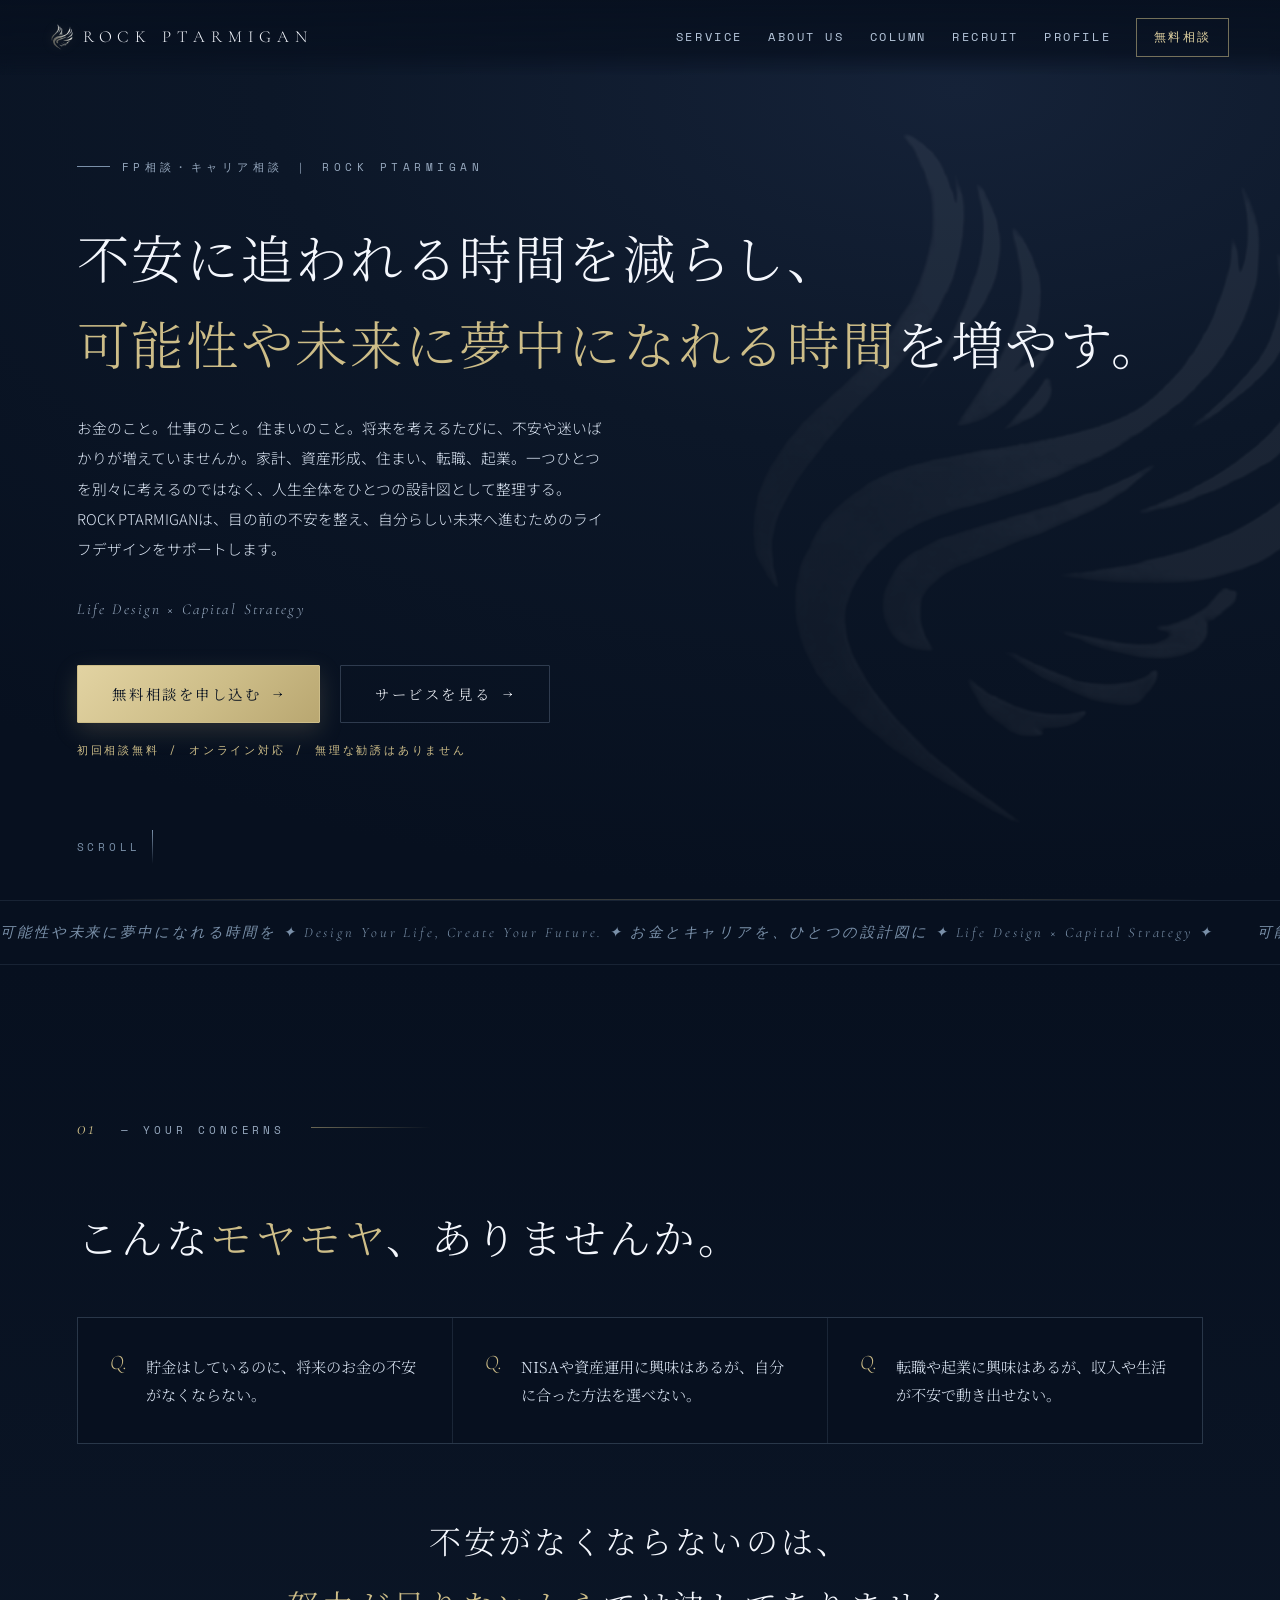
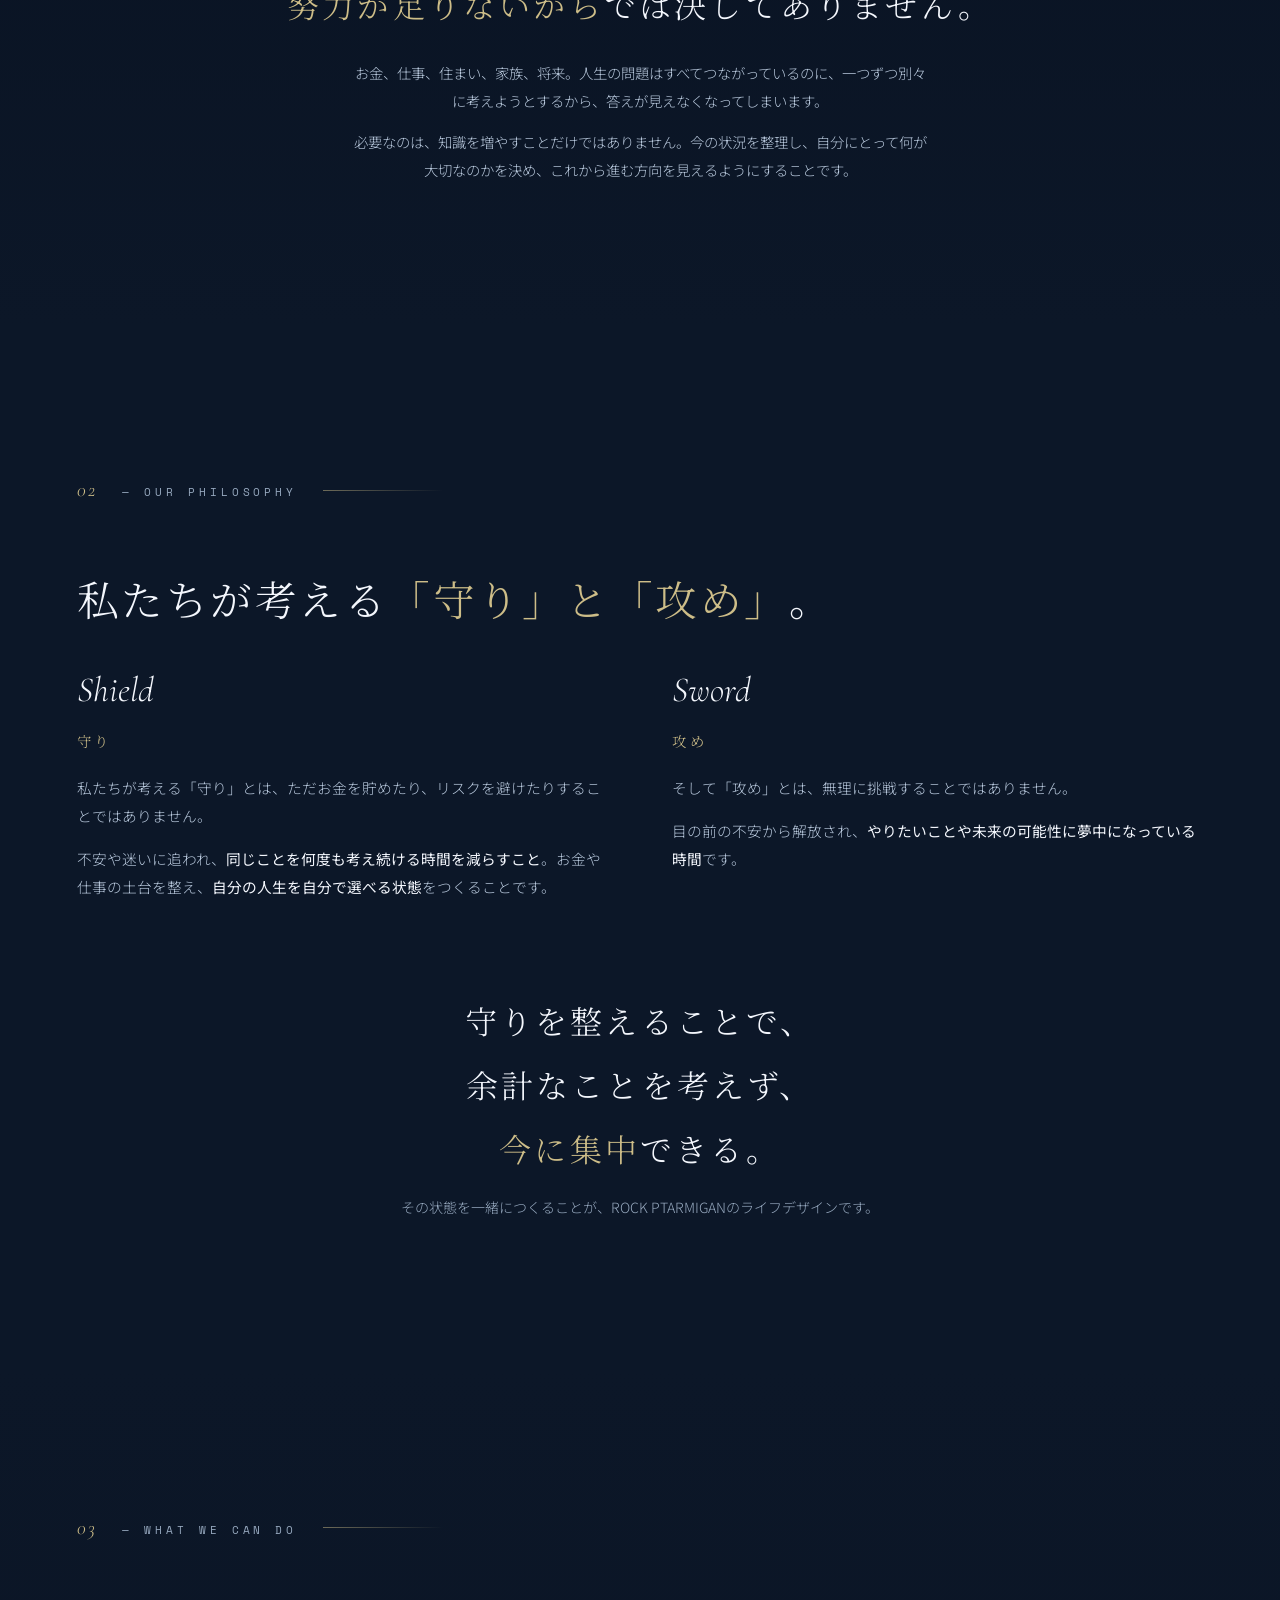
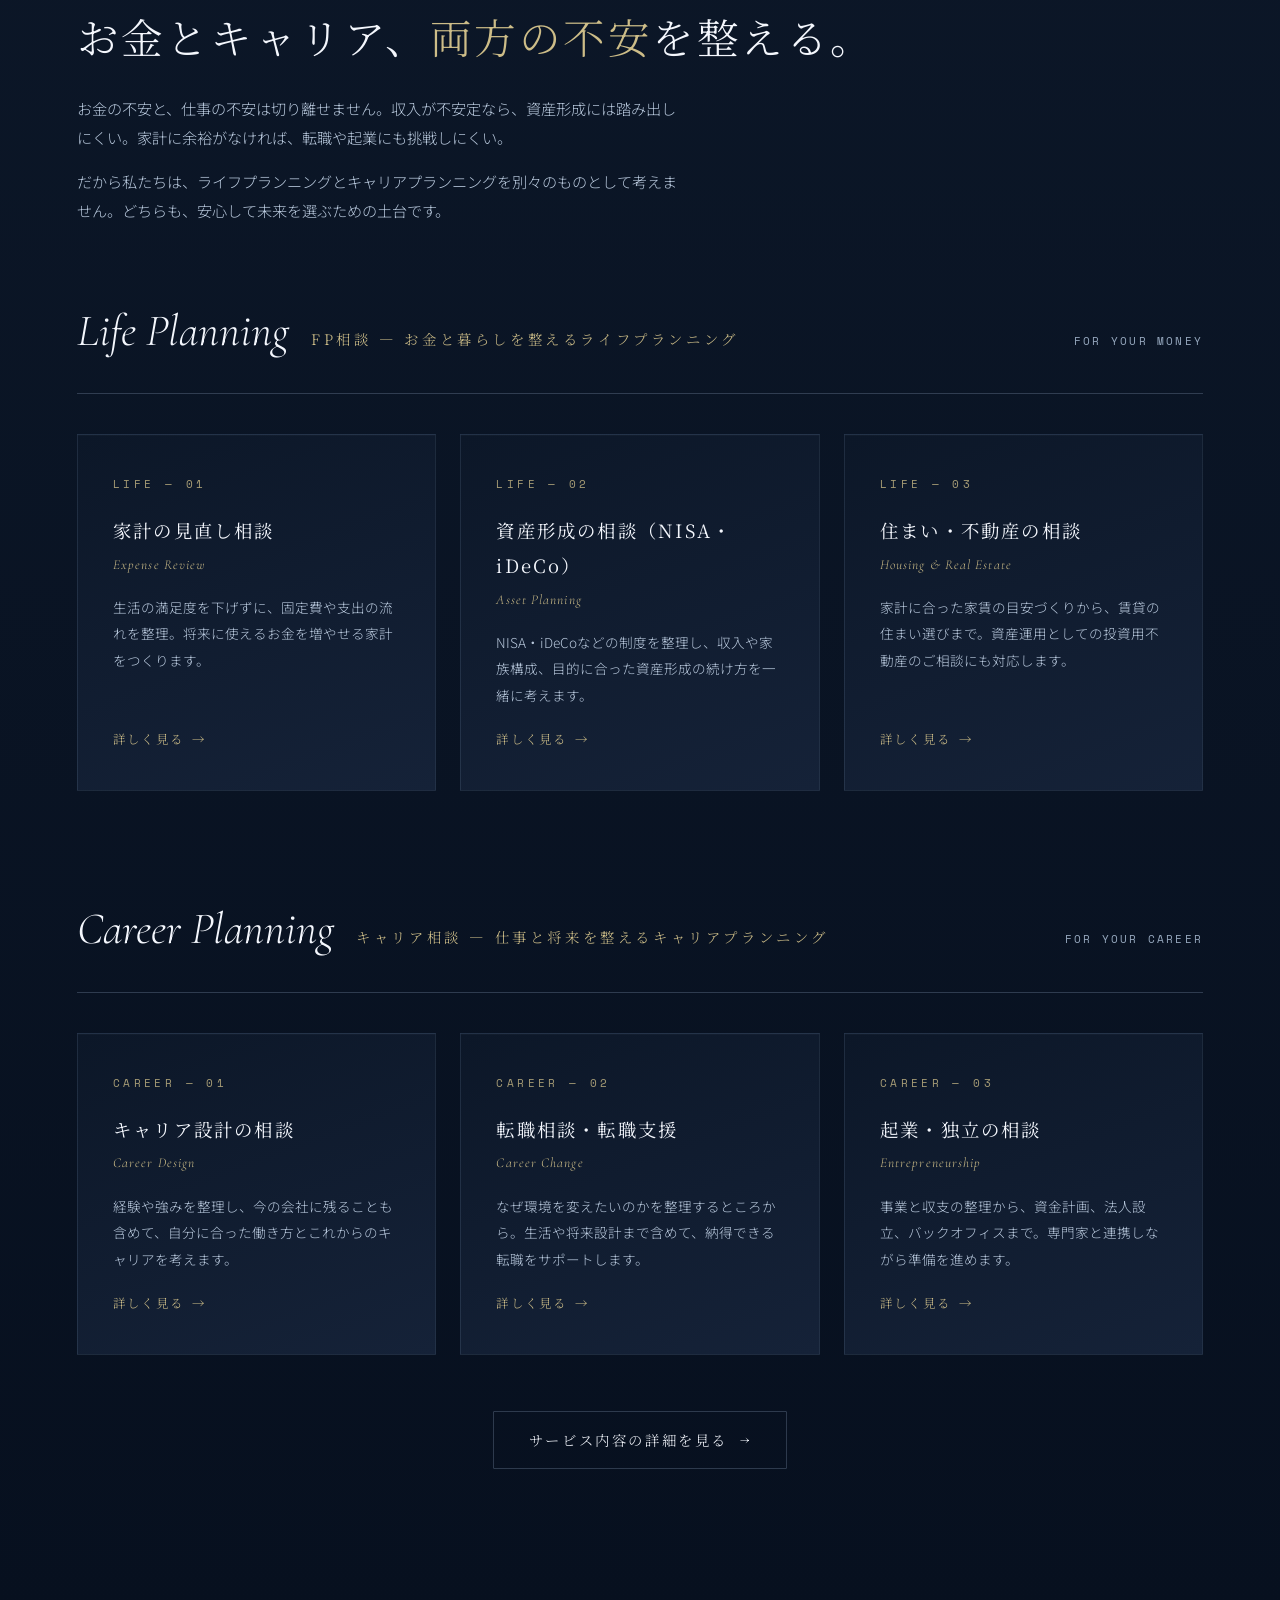
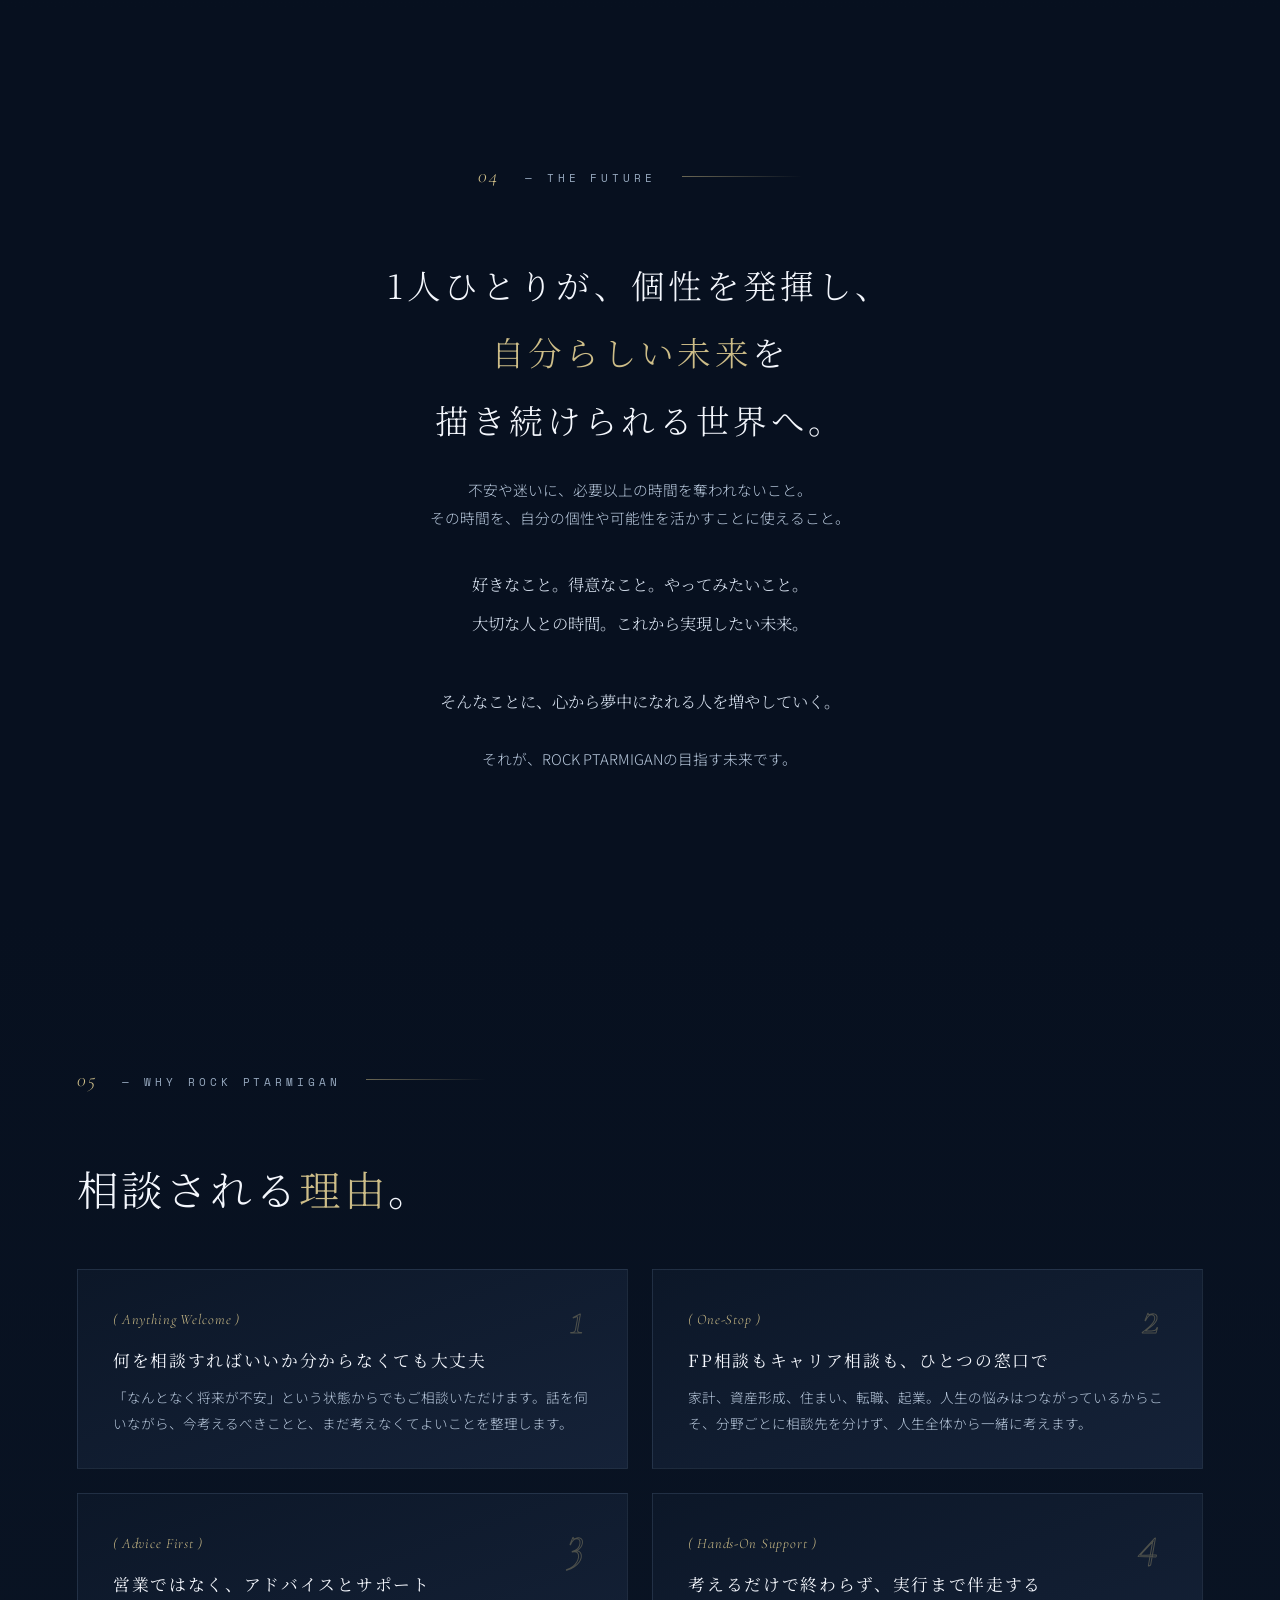
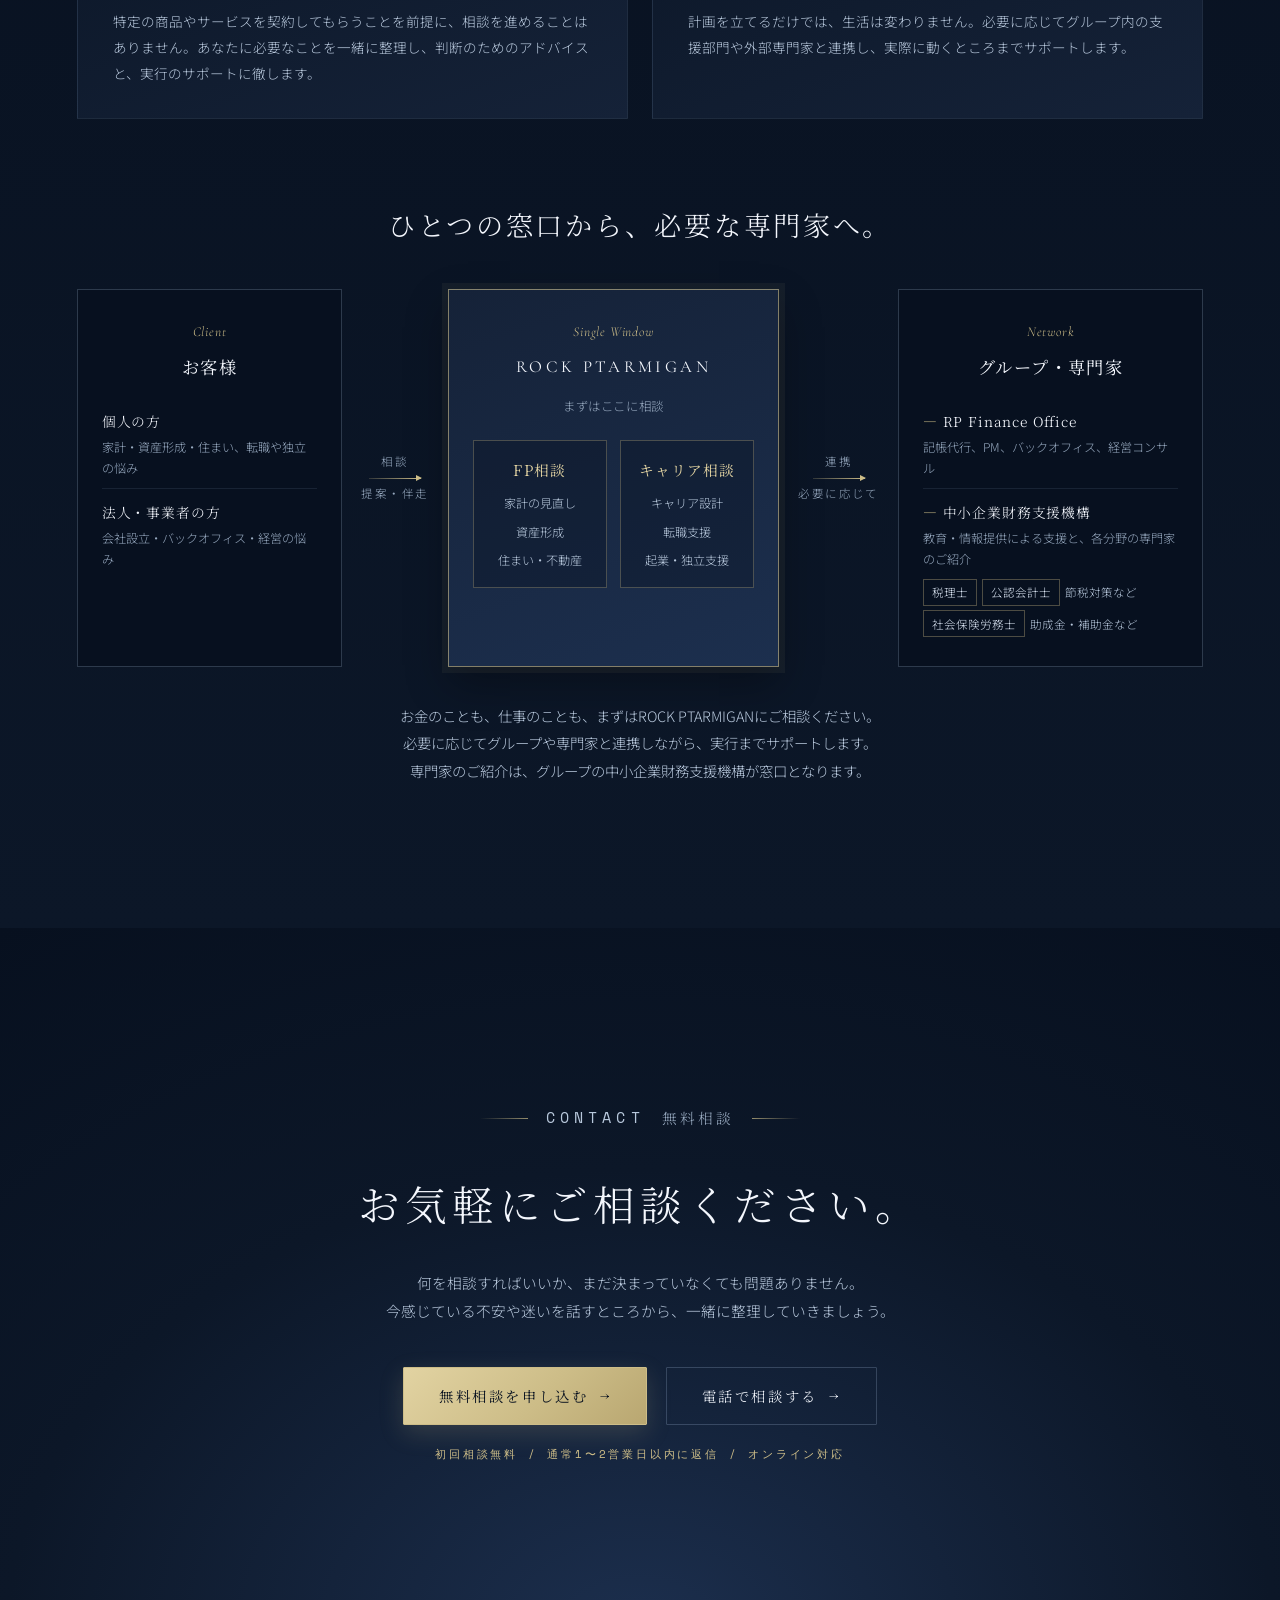
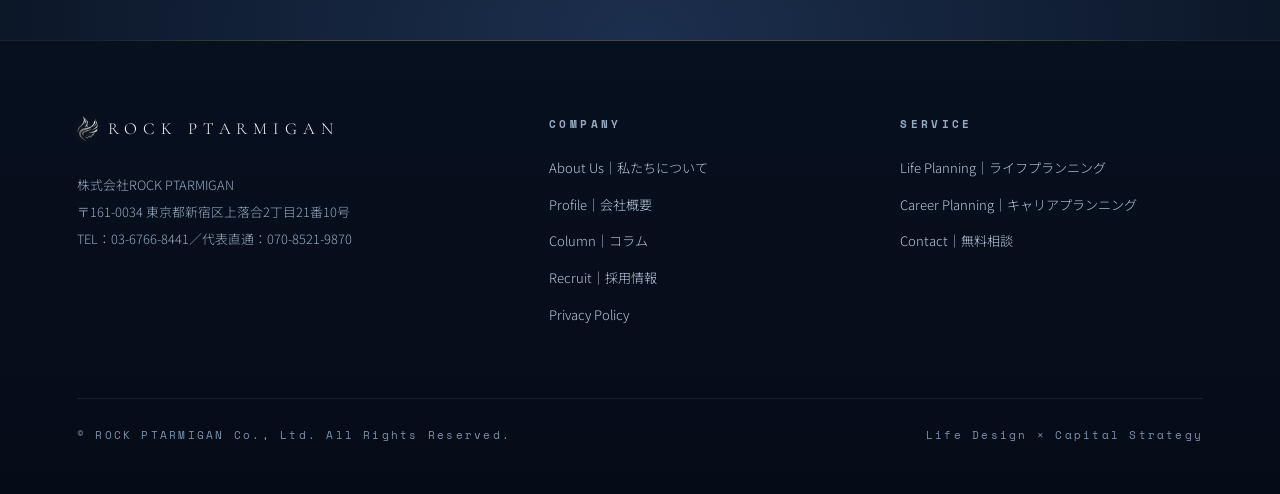
==== commit a6ce8592: "コラムページ（Coming Soon）を追加し、全ページのメニュー・フッターにColumnを追加 Co-Authored-By: Claude Opus 5.5 <noreply@anthropic." ====
--- a/index.html
+++ b/index.html
@@ -316,6 +316,7 @@
   <nav>
     <a href="service.html">Service</a>
     <a href="about.html">About Us</a>
+    <a href="column.html">Column</a>
     <a href="recruit.html">Recruit</a>
     <a href="profile.html">Profile</a>
     <a class="nav-cta" href="contact.html">無料相談</a>
@@ -509,6 +510,7 @@
       <h4>Company</h4>
       <a href="about.html">About Us｜私たちについて</a>
       <a href="profile.html">Profile｜会社概要</a>
+      <a href="column.html">Column｜コラム</a>
       <a href="recruit.html">Recruit｜採用情報</a>
       <a href="privacy.html">Privacy Policy</a>
     </div>
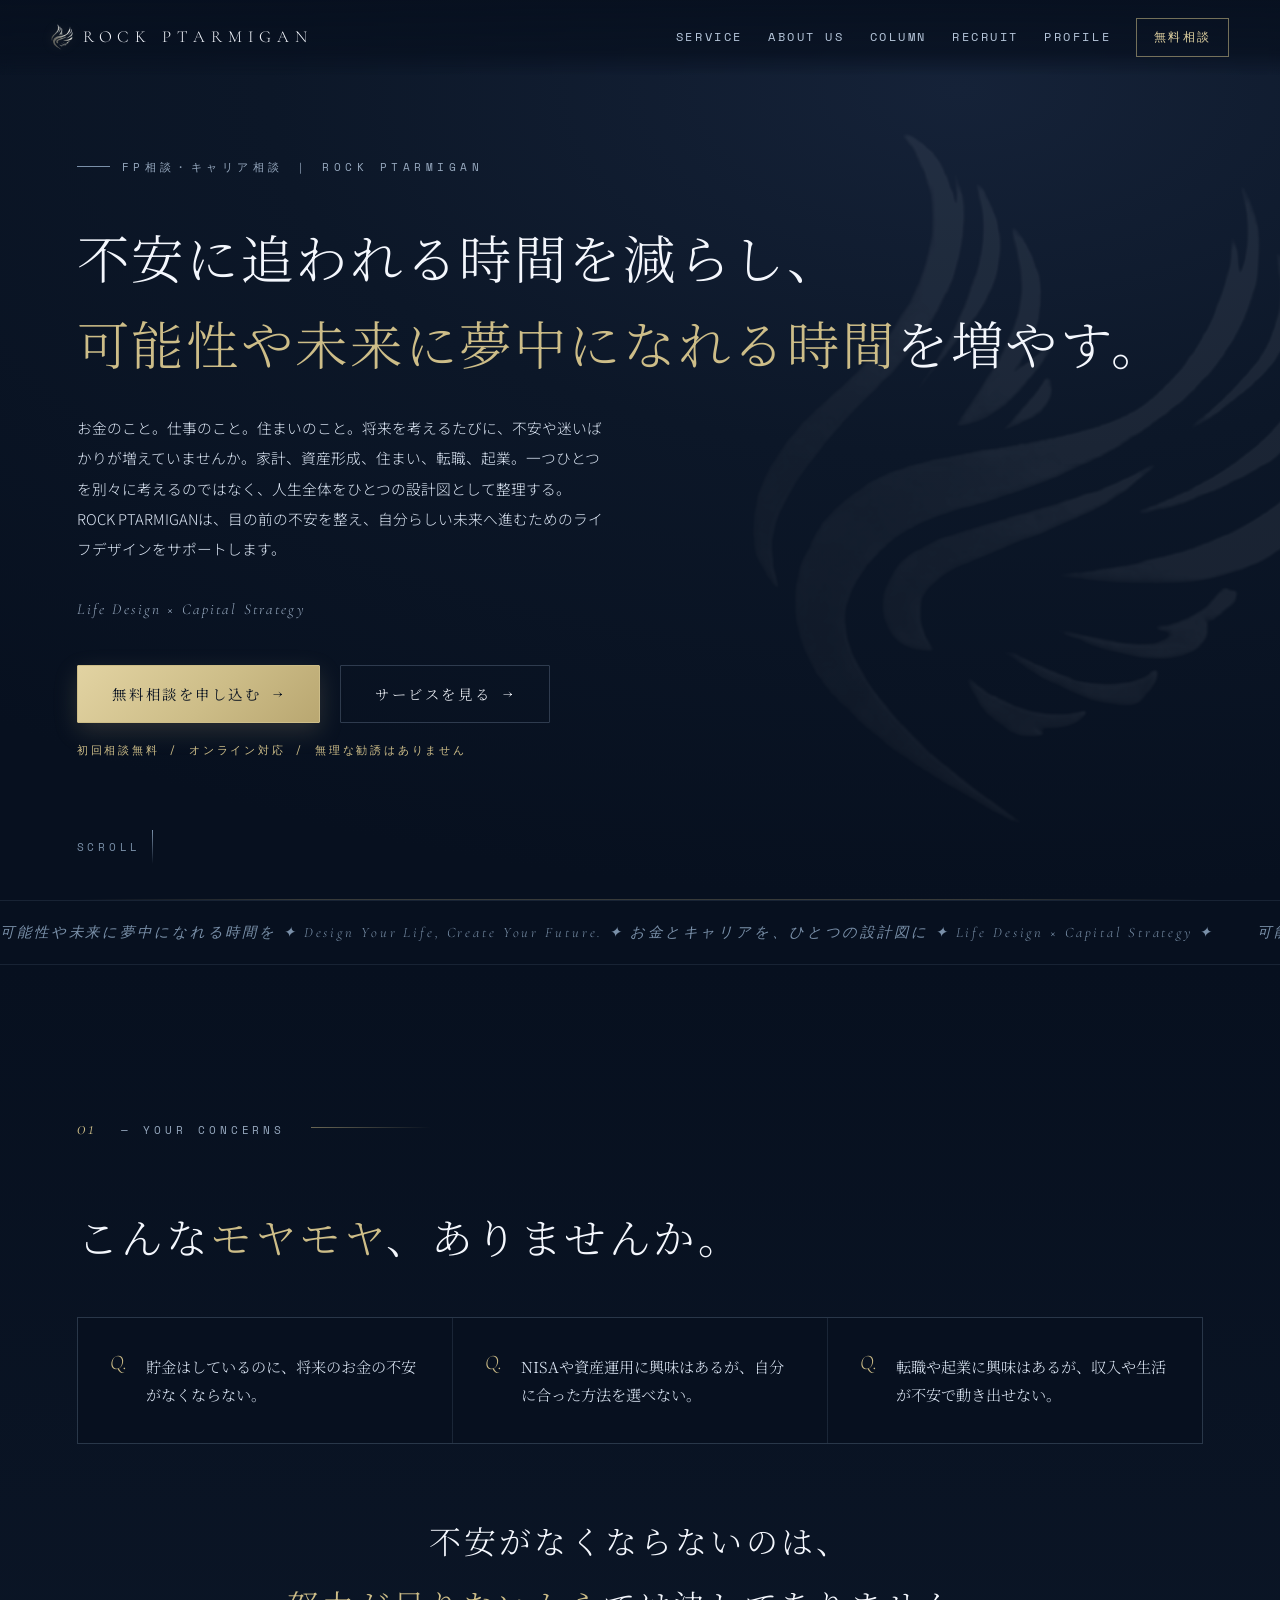
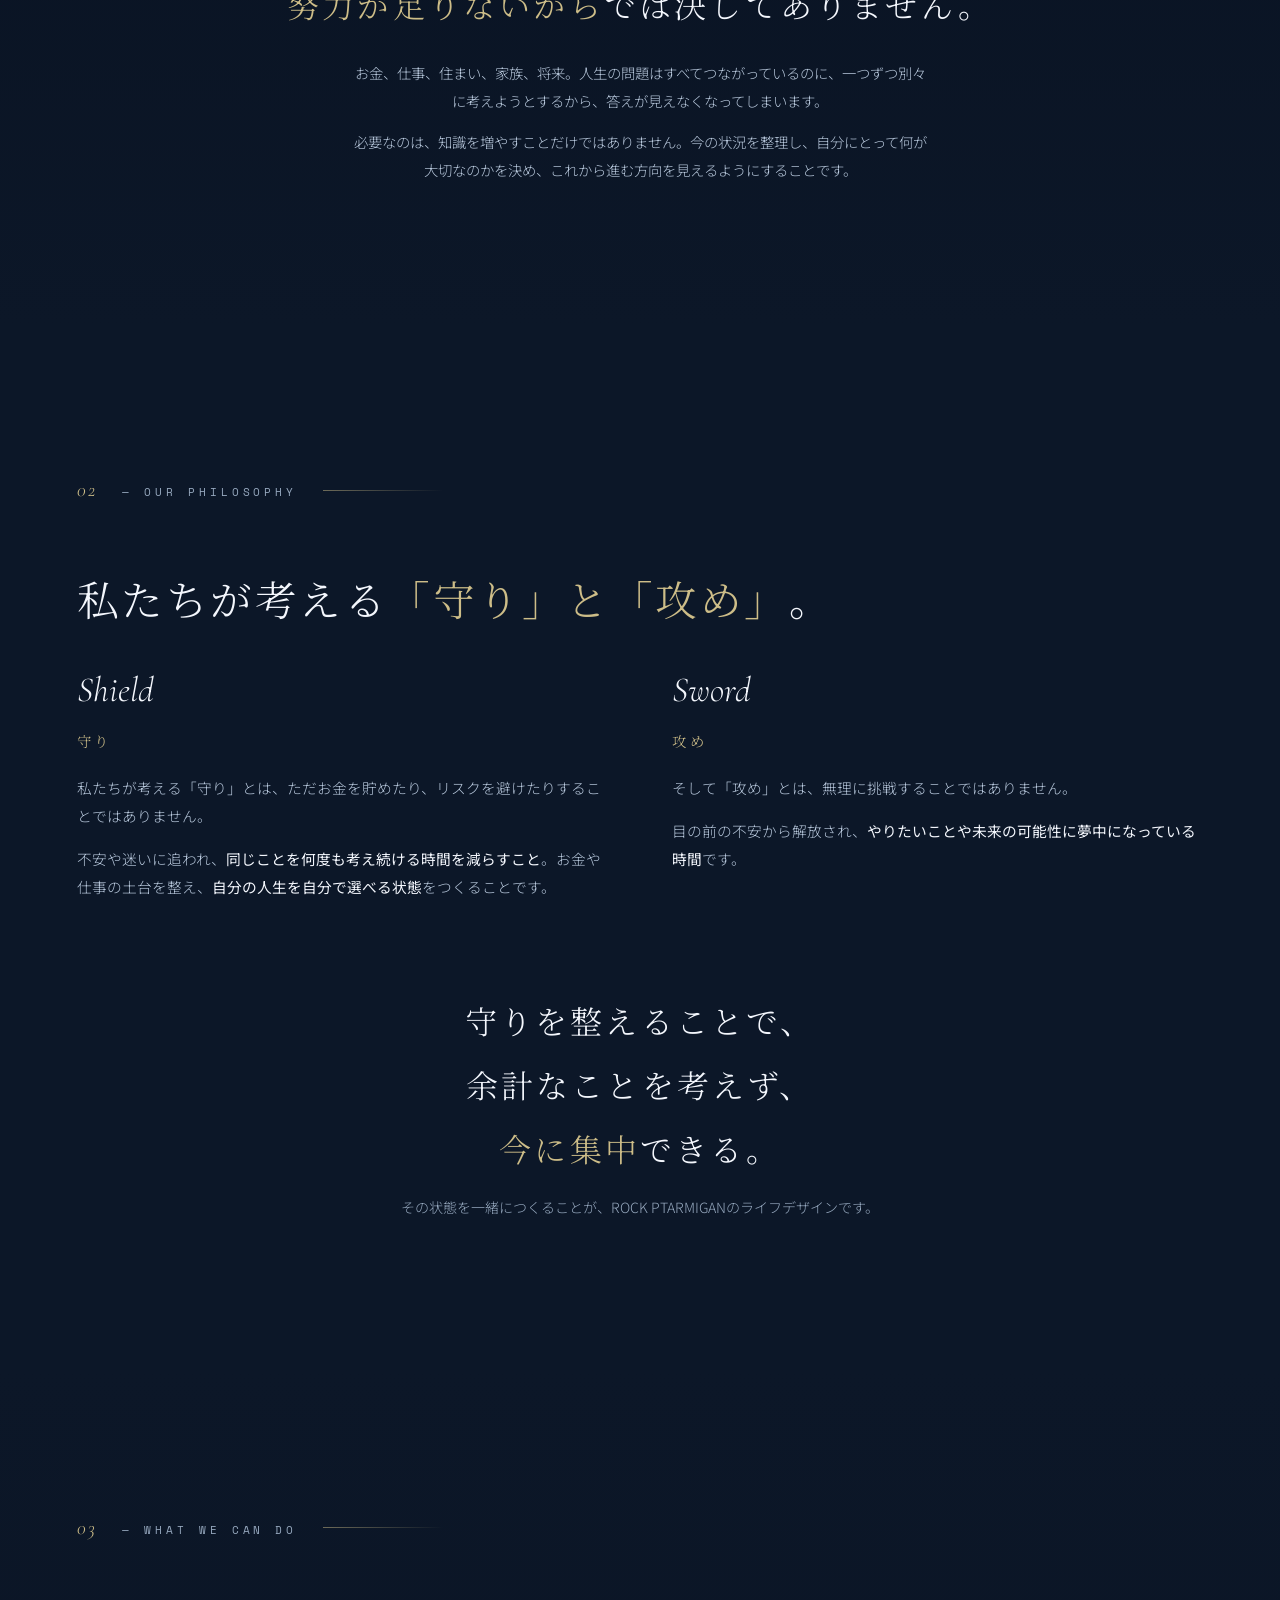
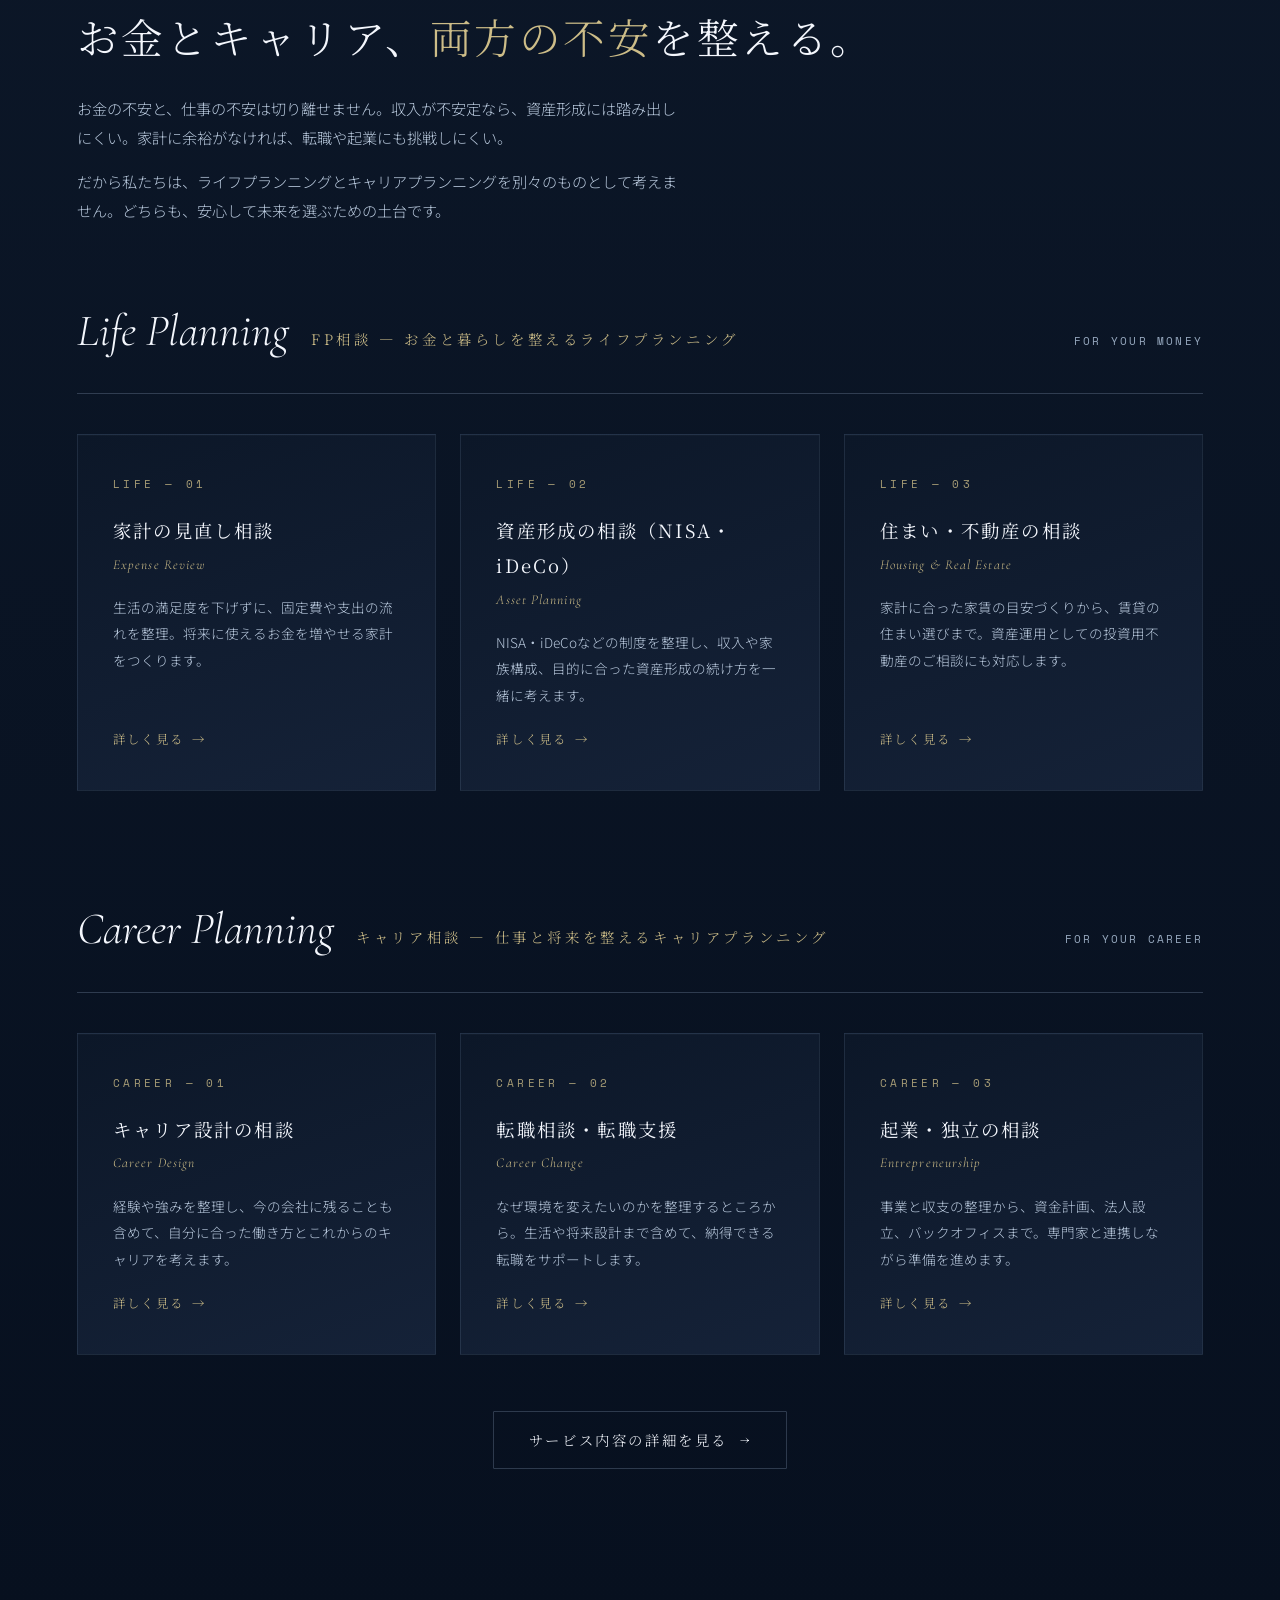
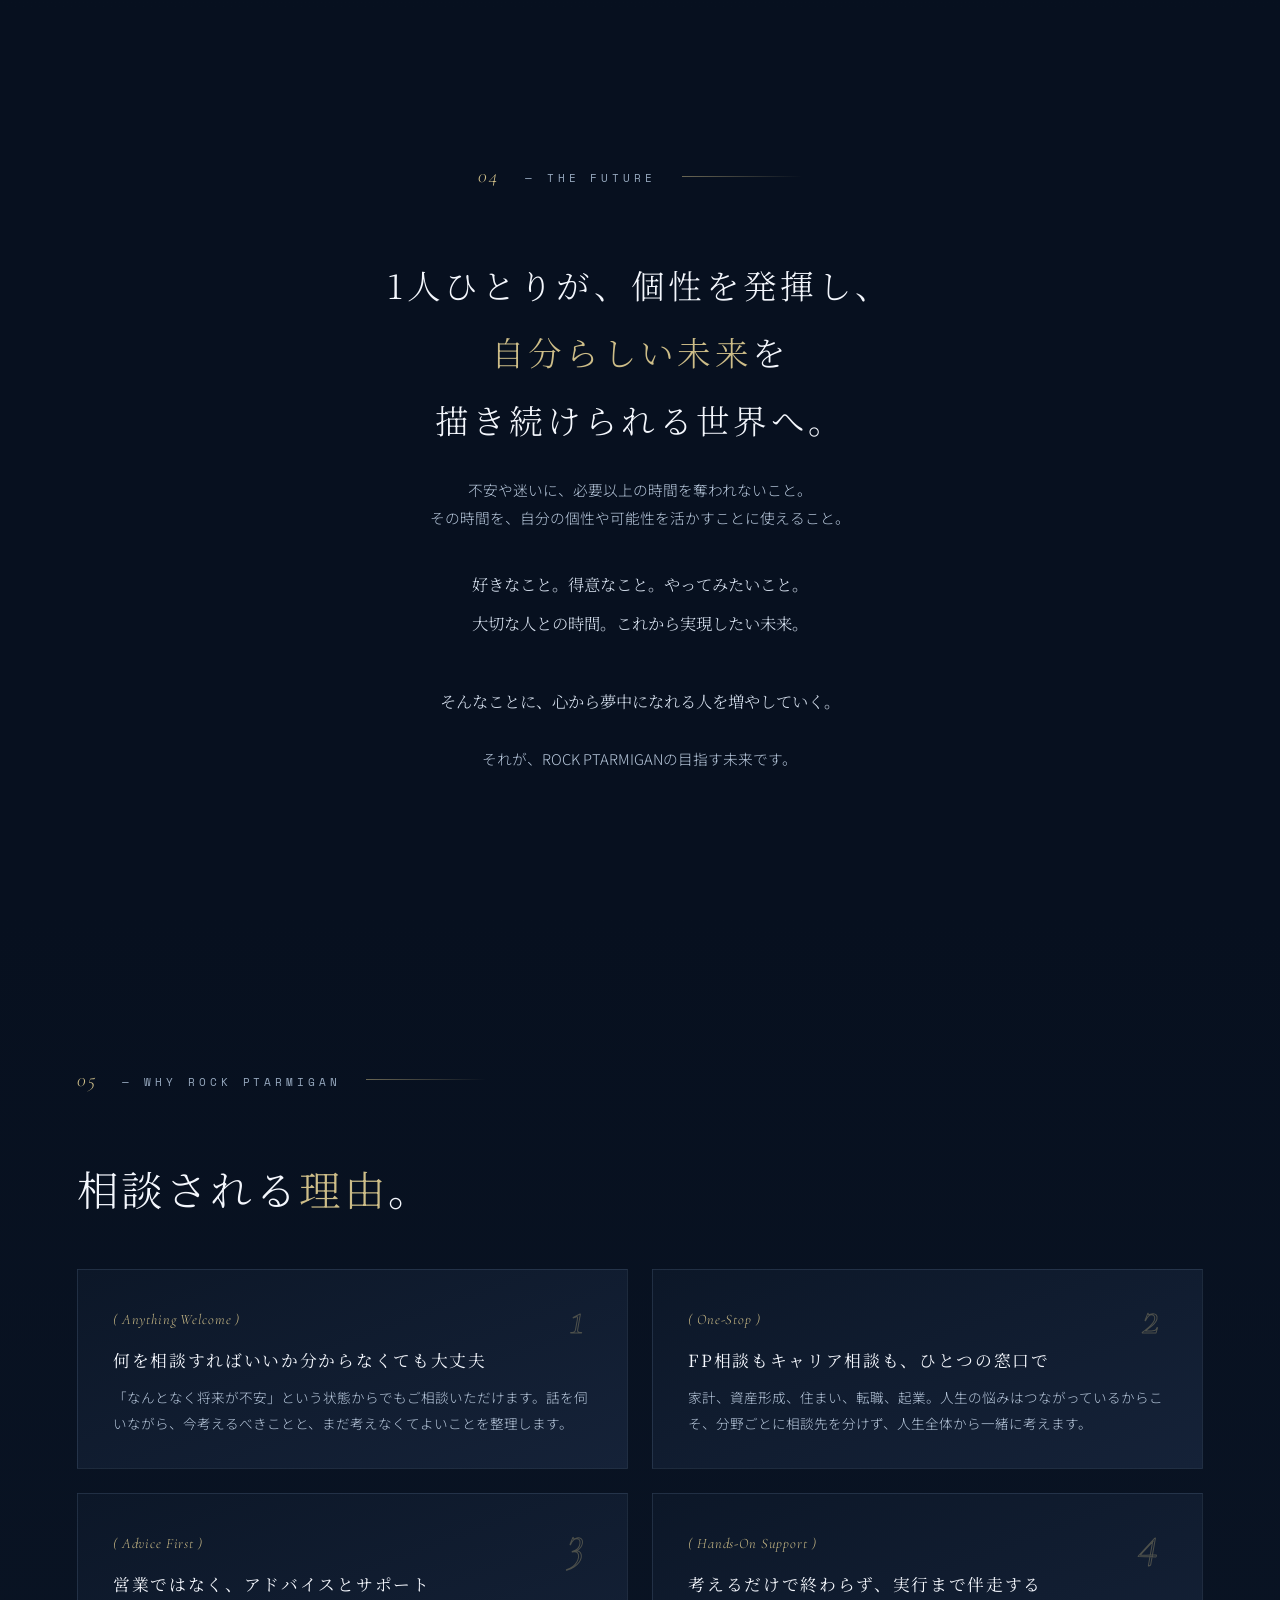
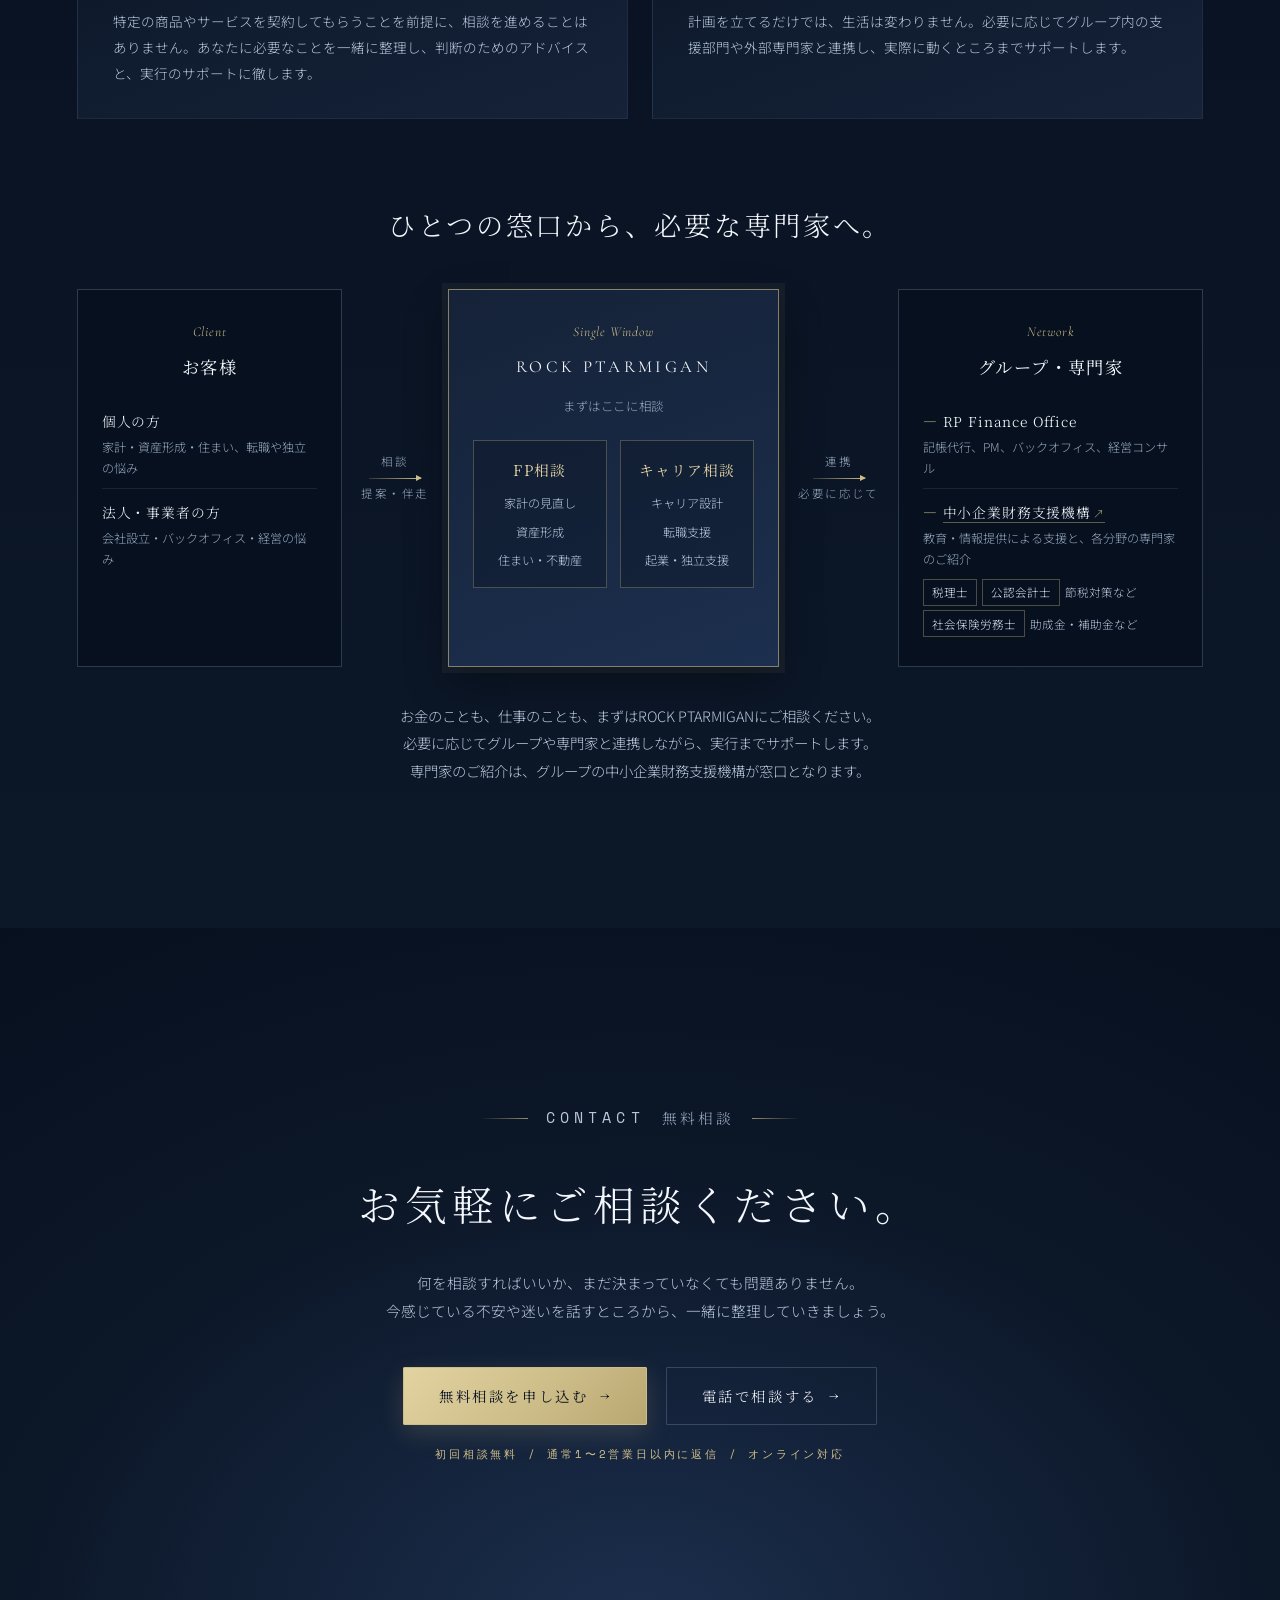
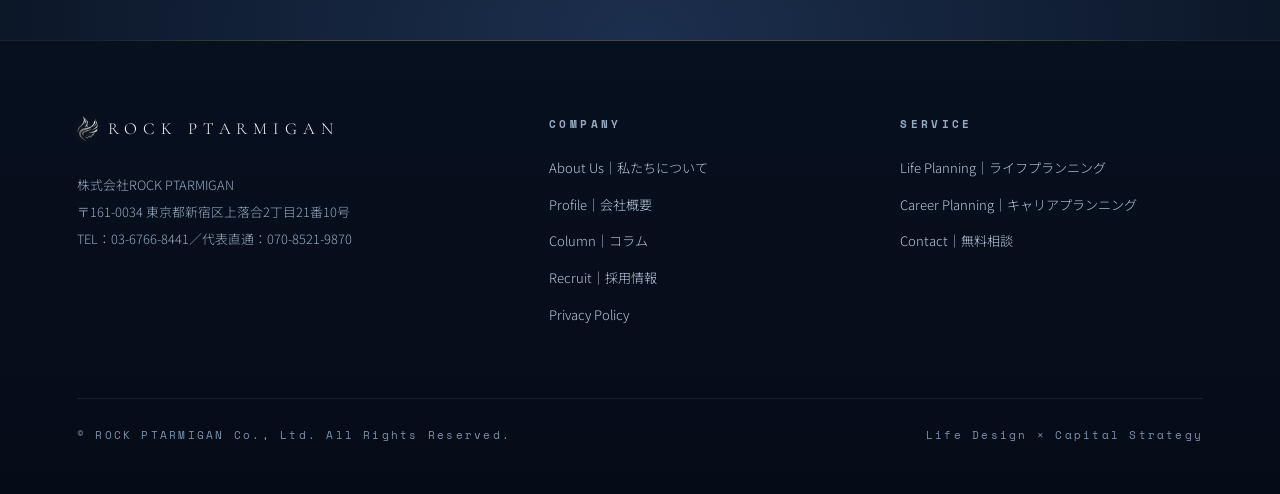
==== commit 567163cc: "中小企業財務支援機構のサイトへのリンクを追加（会社概要・トップ・サービス） Co-Authored-By: Claude Opus 5.5 <noreply@anthropic.com>" ====
--- a/index.html
+++ b/index.html
@@ -479,7 +479,7 @@
         <span class="os-en">Network</span><strong>グループ・専門家</strong>
         <dl class="os-list">
           <dt>RP Finance Office</dt><dd>記帳代行、PM、バックオフィス、経営コンサル</dd>
-          <dt>中小企業財務支援機構</dt><dd>教育・情報提供による支援と、各分野の専門家のご紹介</dd>
+          <dt><a class="os-ext" href="https://zaimusienkikou-website.vercel.app/" target="_blank" rel="noopener">中小企業財務支援機構<span aria-hidden="true">↗</span></a></dt><dd>教育・情報提供による支援と、各分野の専門家のご紹介</dd>
           <dd class="os-experts"><div><span>税理士</span><span>公認会計士</span><i>節税対策など</i></div><div><span>社会保険労務士</span><i>助成金・補助金など</i></div></dd>
         </dl>
       </div>
--- a/site.css
+++ b/site.css
@@ -657,3 +657,9 @@
 /* one-stop: expert chips = professions, themes as plain text */
 .os-experts>div{align-items:center}
 .os-experts i{font-style:normal;font-size:.72rem;color:var(--s2);white-space:nowrap}
+/* links to group sites */
+.grp-link{display:inline-flex;align-items:center;gap:.5em;margin-top:1.2em;font-size:.8rem;letter-spacing:.1em;color:var(--gold);border-bottom:1px solid rgba(200,184,130,.4);padding-bottom:.15em;transition:color .3s,border-color .3s}
+.grp-link:hover{color:var(--s0);border-color:var(--s0)}
+.os-ext,.ext-link{color:inherit;border-bottom:1px solid rgba(200,184,130,.45);transition:color .3s}
+.os-ext:hover,.ext-link:hover{color:var(--gold)}
+.os-ext span,.ext-link span,.grp-link span{font-size:.8em;margin-left:.2em;color:var(--gold)}
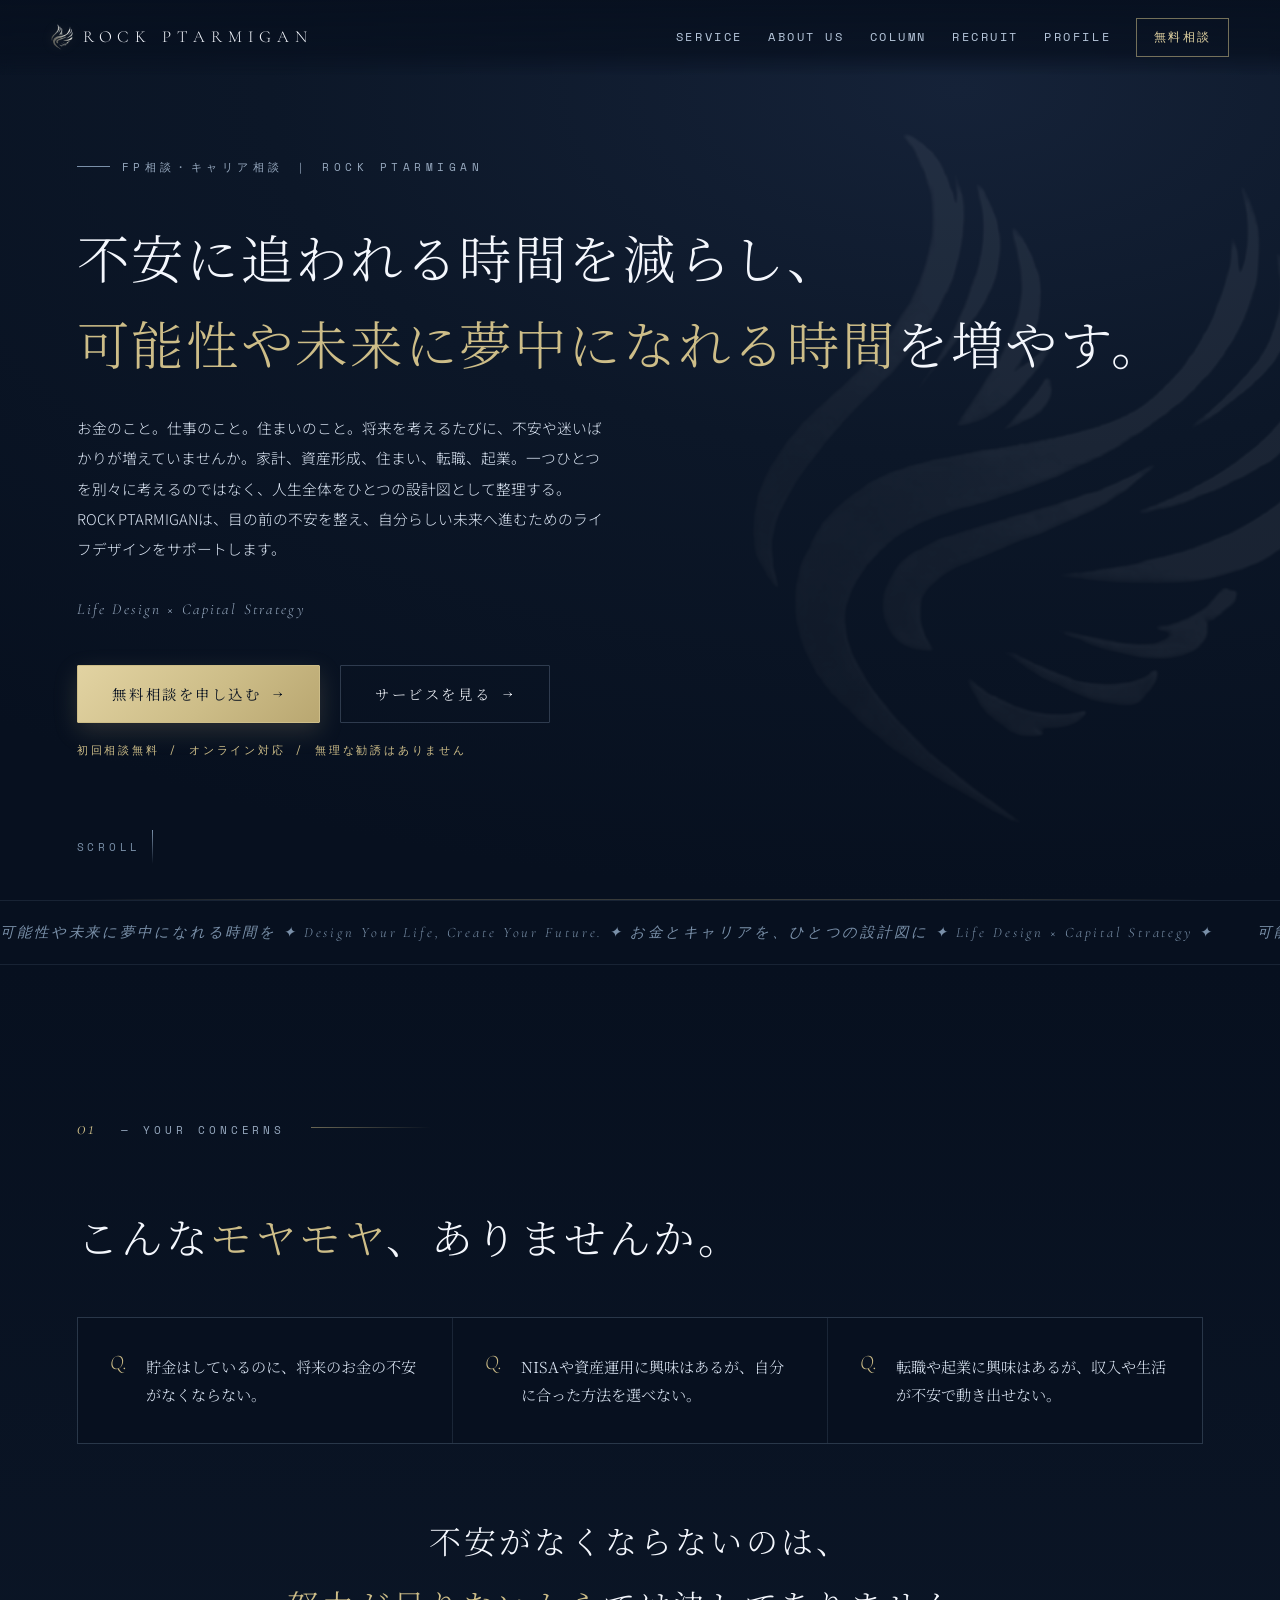
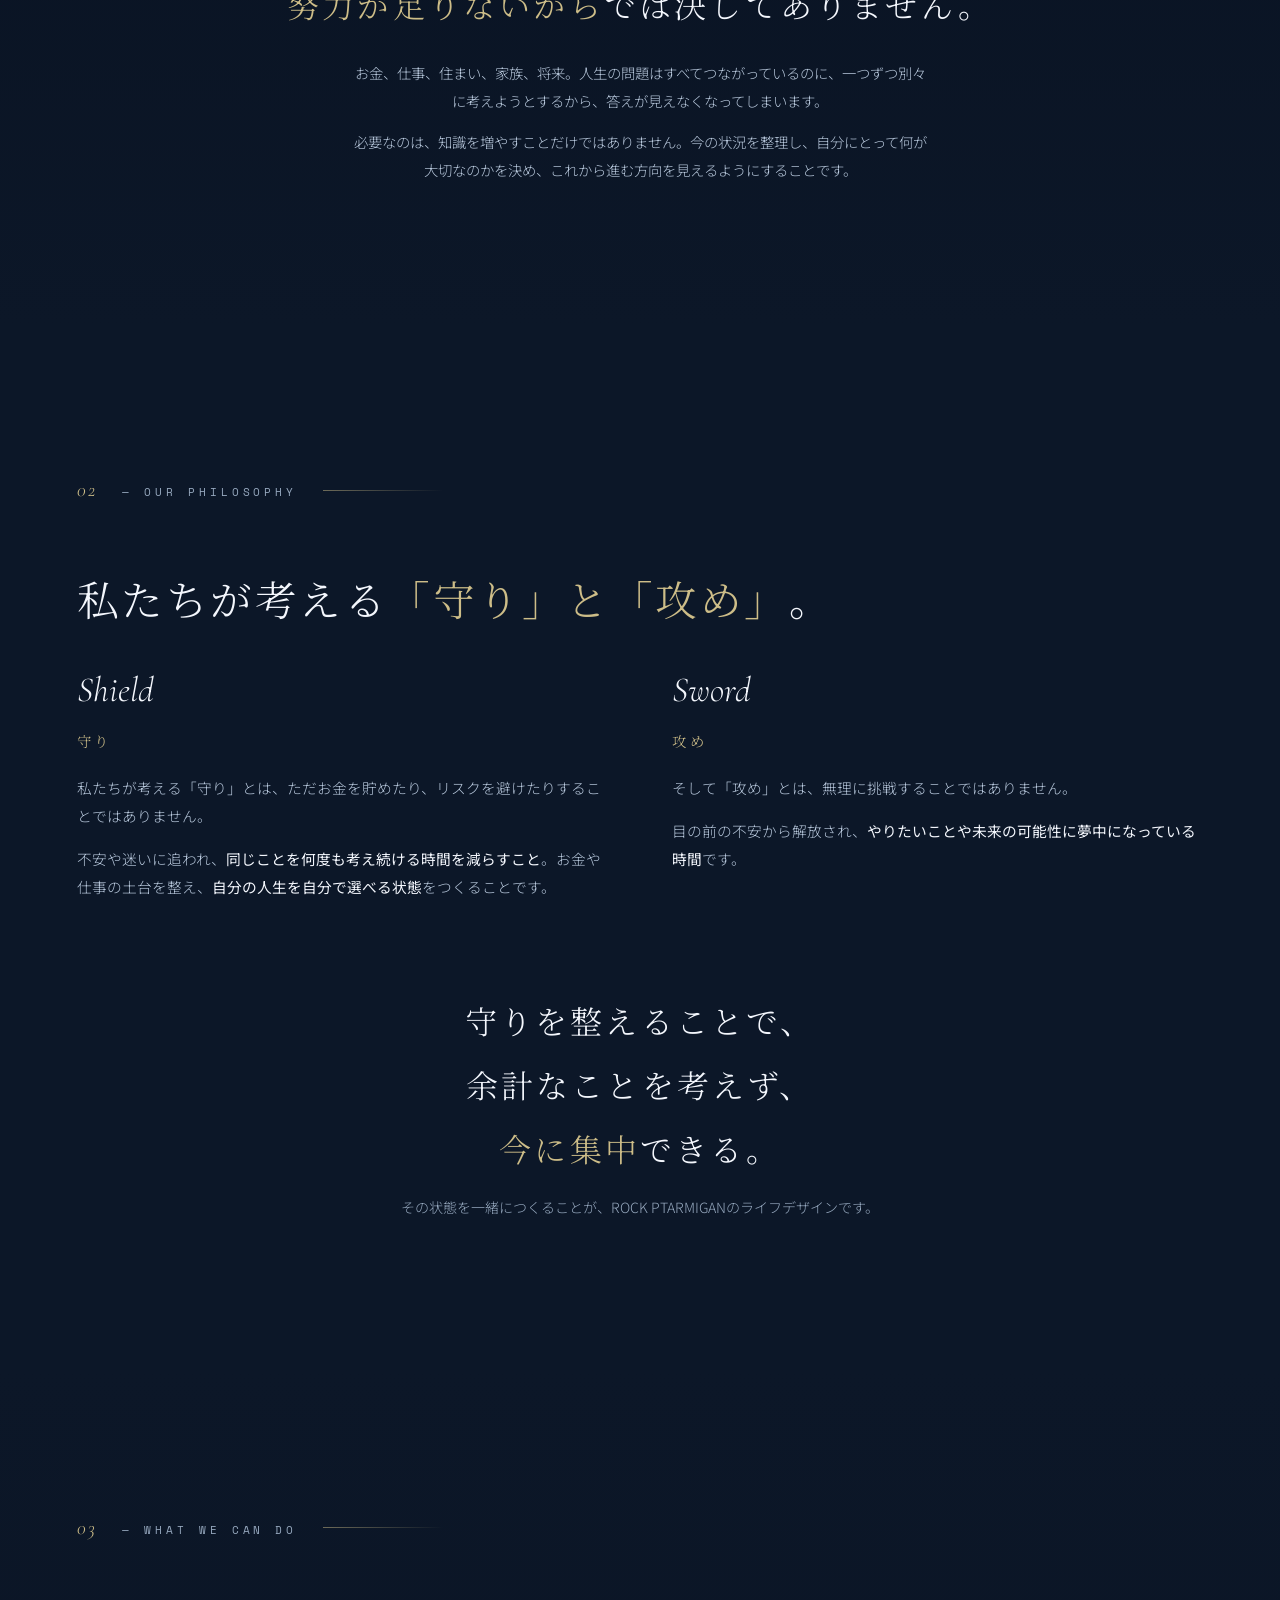
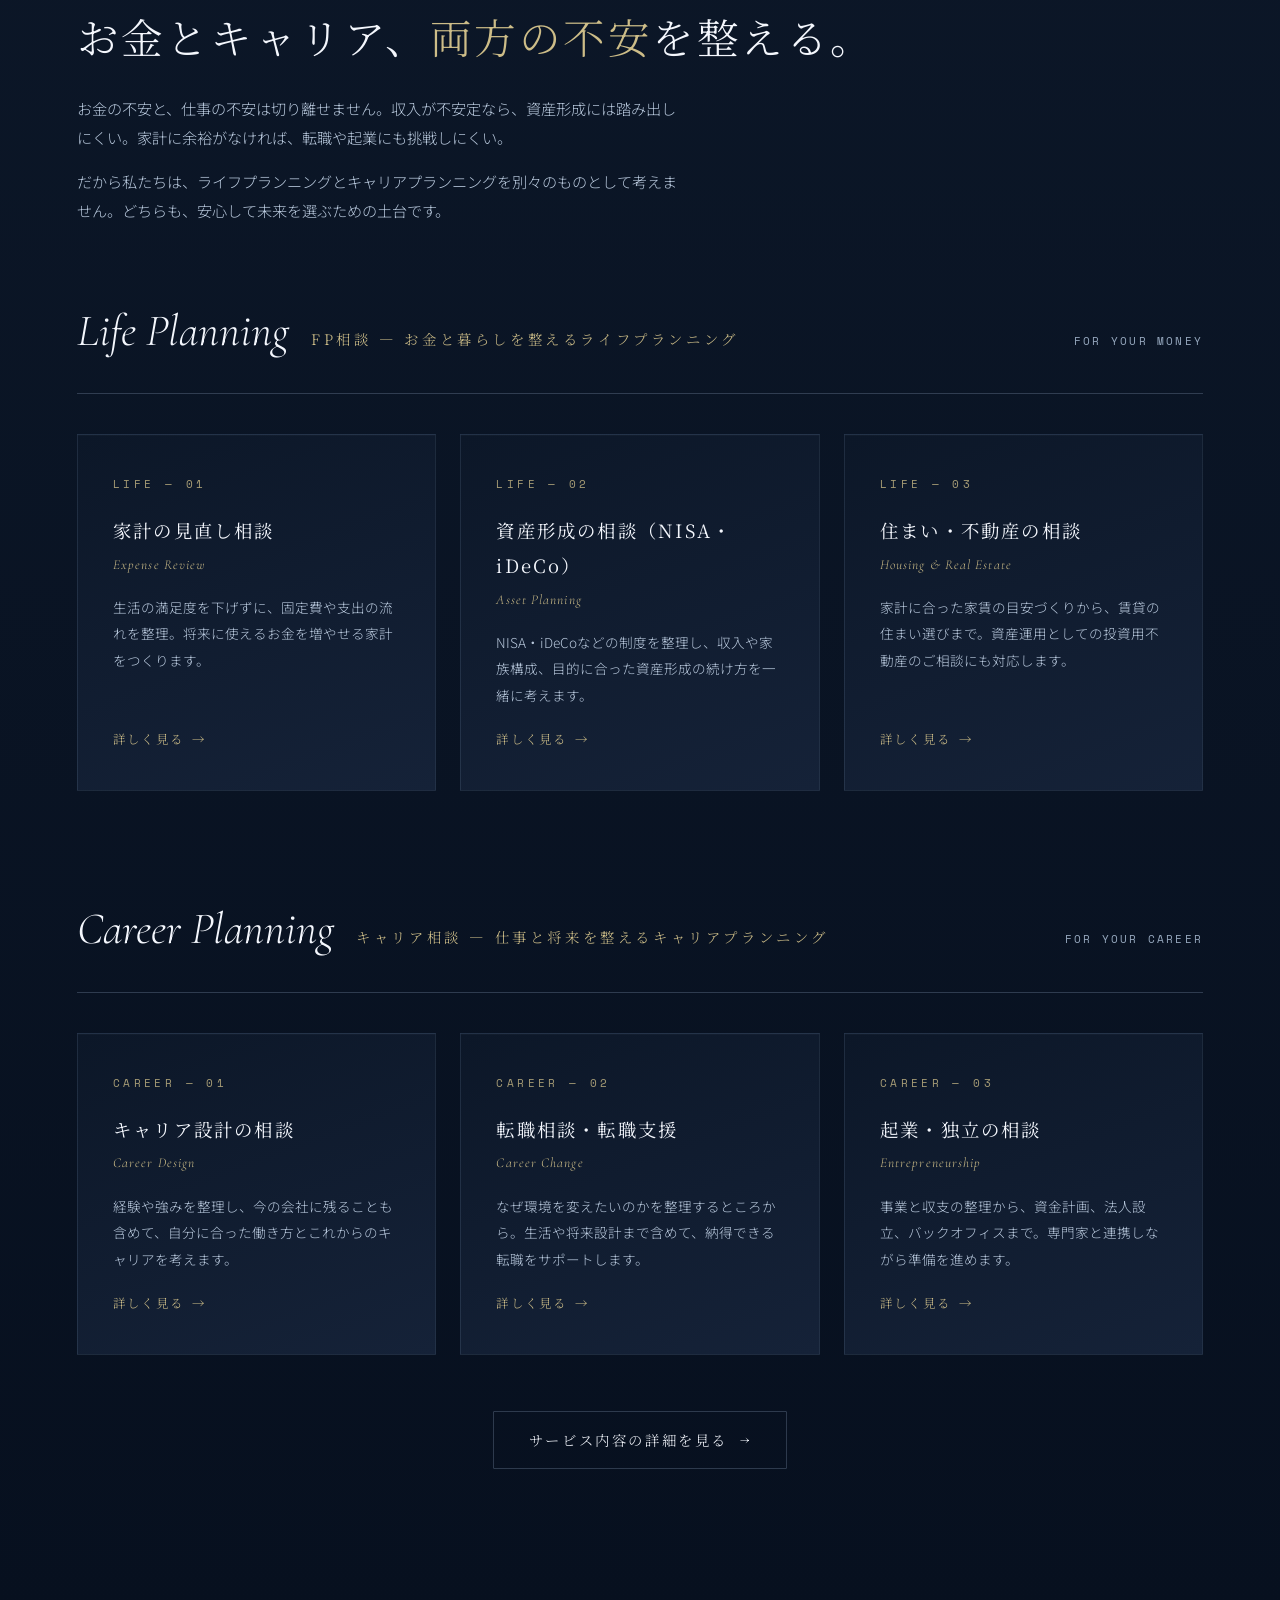
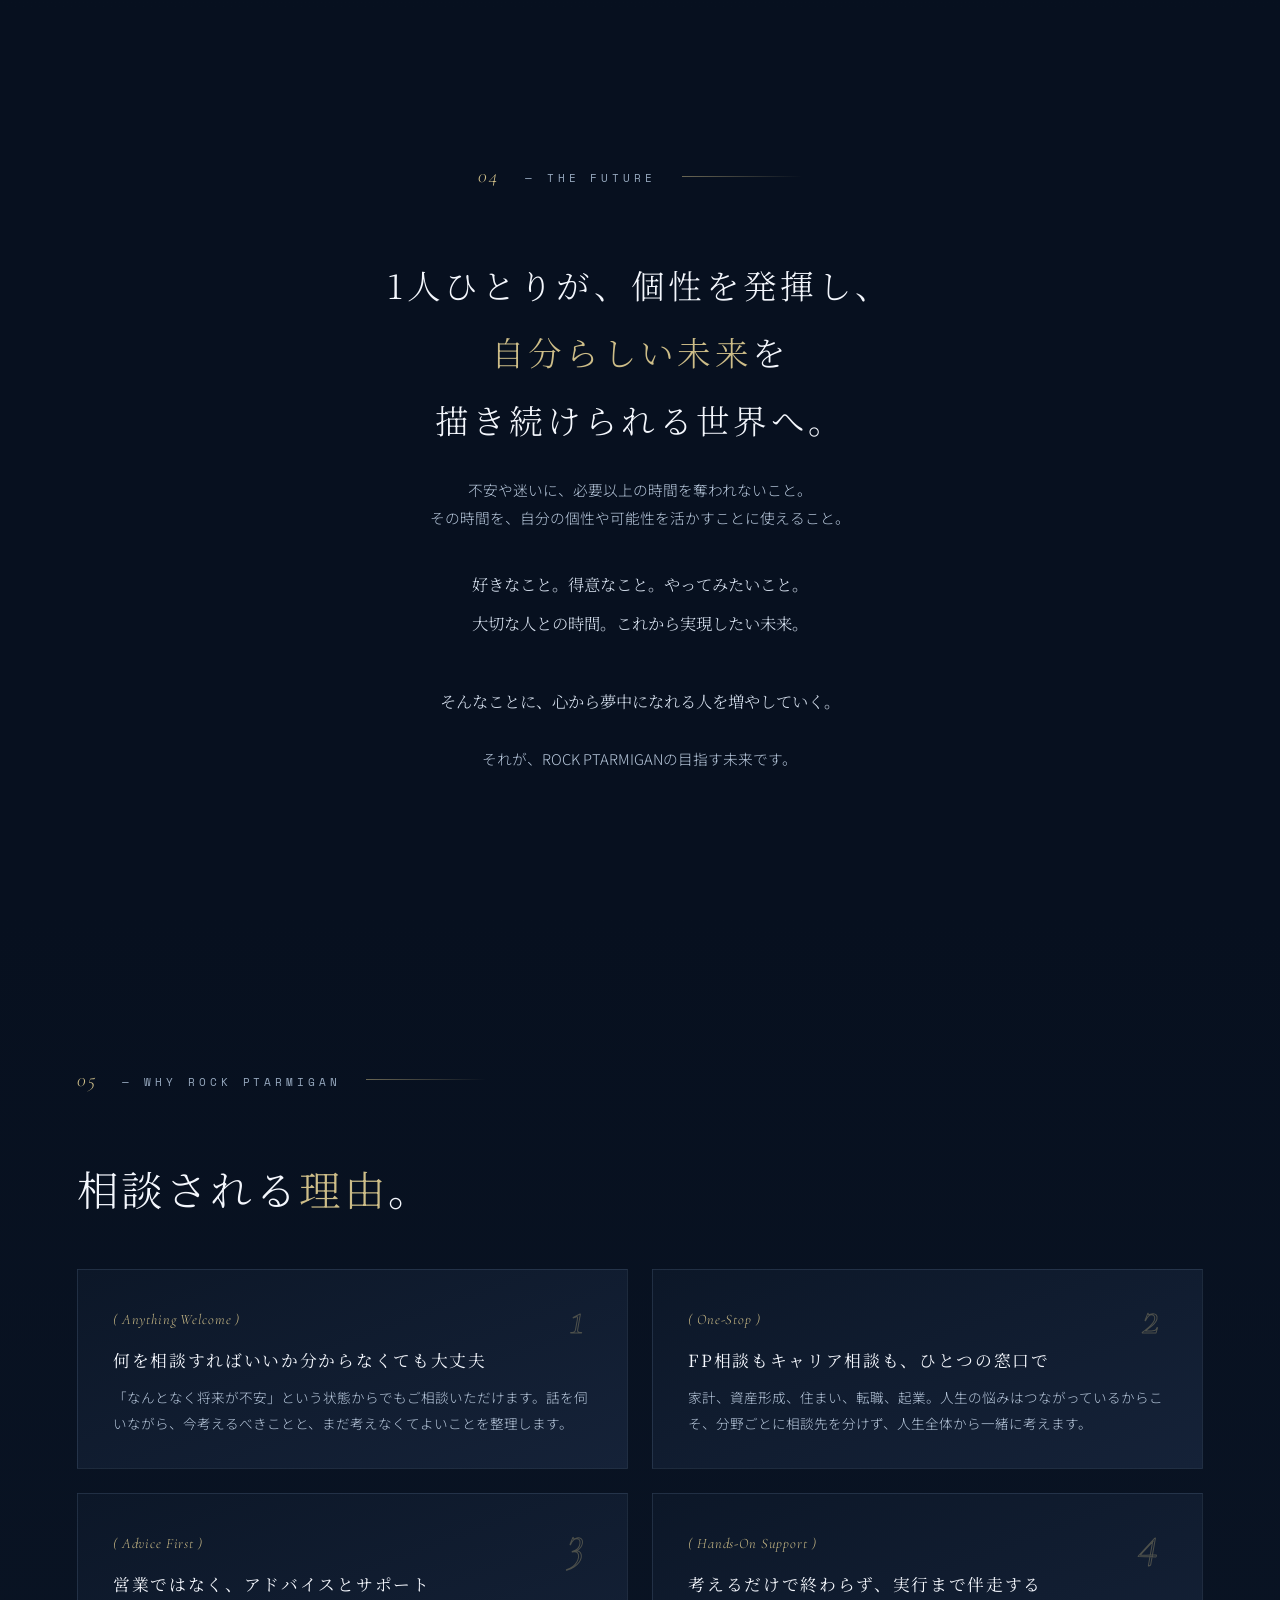
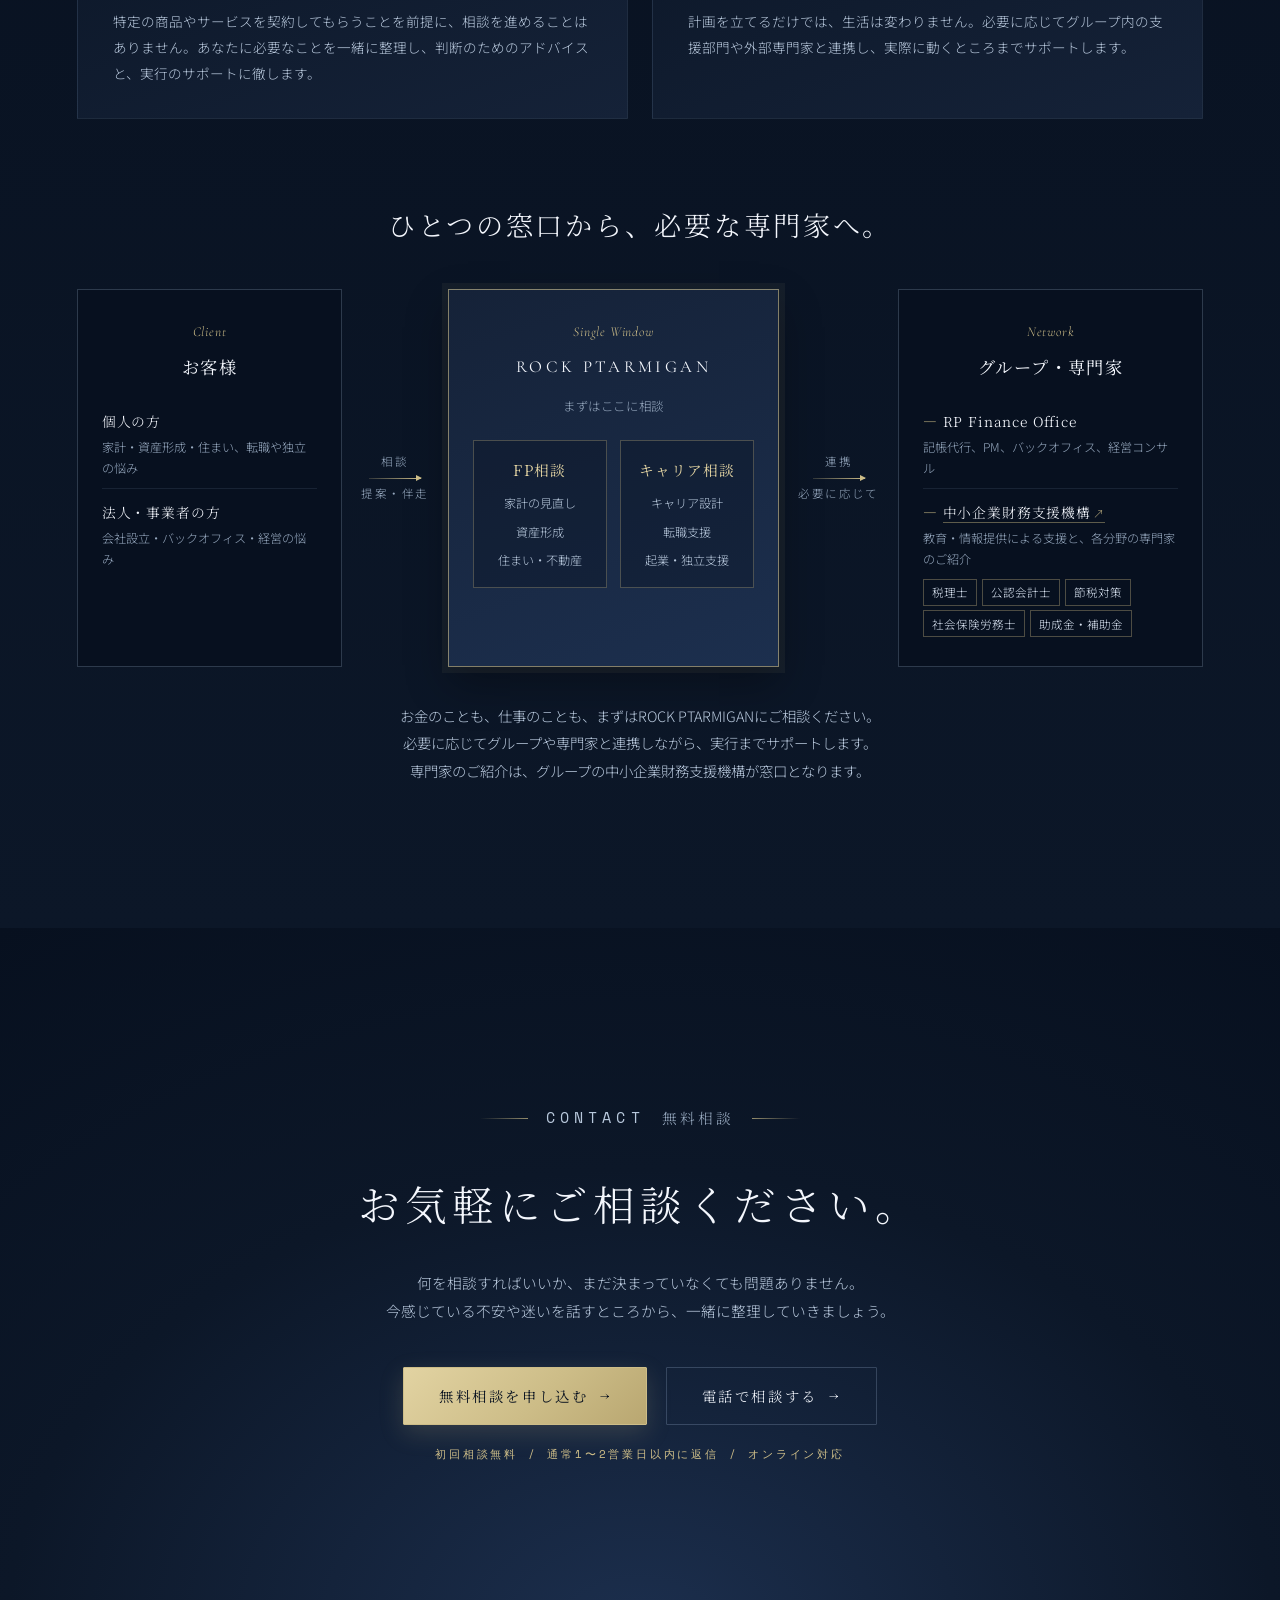
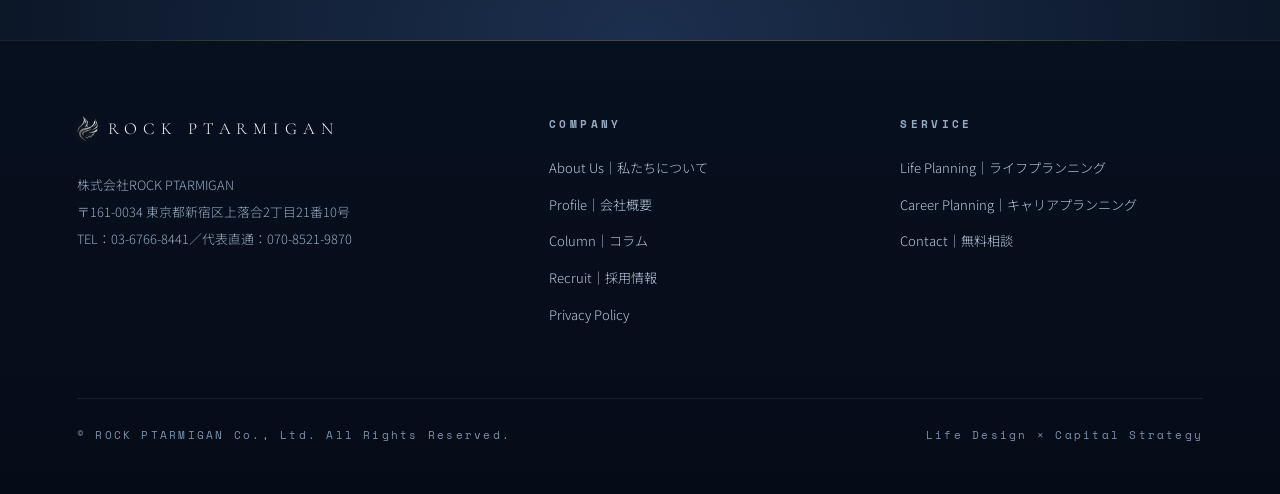
==== commit 9551677f: "トップの専門家欄を5項目すべて枠囲みに統一 Co-Authored-By: Claude Opus 5.5 <noreply@anthropic.com>" ====
--- a/index.html
+++ b/index.html
@@ -480,7 +480,7 @@
         <dl class="os-list">
           <dt>RP Finance Office</dt><dd>記帳代行、PM、バックオフィス、経営コンサル</dd>
           <dt><a class="os-ext" href="https://zaimusienkikou-website.vercel.app/" target="_blank" rel="noopener">中小企業財務支援機構<span aria-hidden="true">↗</span></a></dt><dd>教育・情報提供による支援と、各分野の専門家のご紹介</dd>
-          <dd class="os-experts"><div><span>税理士</span><span>公認会計士</span><i>節税対策など</i></div><div><span>社会保険労務士</span><i>助成金・補助金など</i></div></dd>
+          <dd class="os-experts"><div><span>税理士</span><span>公認会計士</span><span>節税対策</span></div><div><span>社会保険労務士</span><span>助成金・補助金</span></div></dd>
         </dl>
       </div>
     </div>
--- a/site.css
+++ b/site.css
@@ -654,9 +654,6 @@
 .gl-head .gl-en{color:var(--gold)}
 .gl-head .gl-no{font-size:1rem;color:var(--s3)}
 .gl-banner{margin-top:1.6rem;border:1px solid rgba(205,189,136,.55);padding:1.1em 1.4em;font-family:var(--serif);font-size:clamp(1rem,1.7vw,1.2rem);letter-spacing:.06em;color:var(--gold-hi);line-height:1.8}
-/* one-stop: expert chips = professions, themes as plain text */
-.os-experts>div{align-items:center}
-.os-experts i{font-style:normal;font-size:.72rem;color:var(--s2);white-space:nowrap}
 /* links to group sites */
 .grp-link{display:inline-flex;align-items:center;gap:.5em;margin-top:1.2em;font-size:.8rem;letter-spacing:.1em;color:var(--gold);border-bottom:1px solid rgba(200,184,130,.4);padding-bottom:.15em;transition:color .3s,border-color .3s}
 .grp-link:hover{color:var(--s0);border-color:var(--s0)}
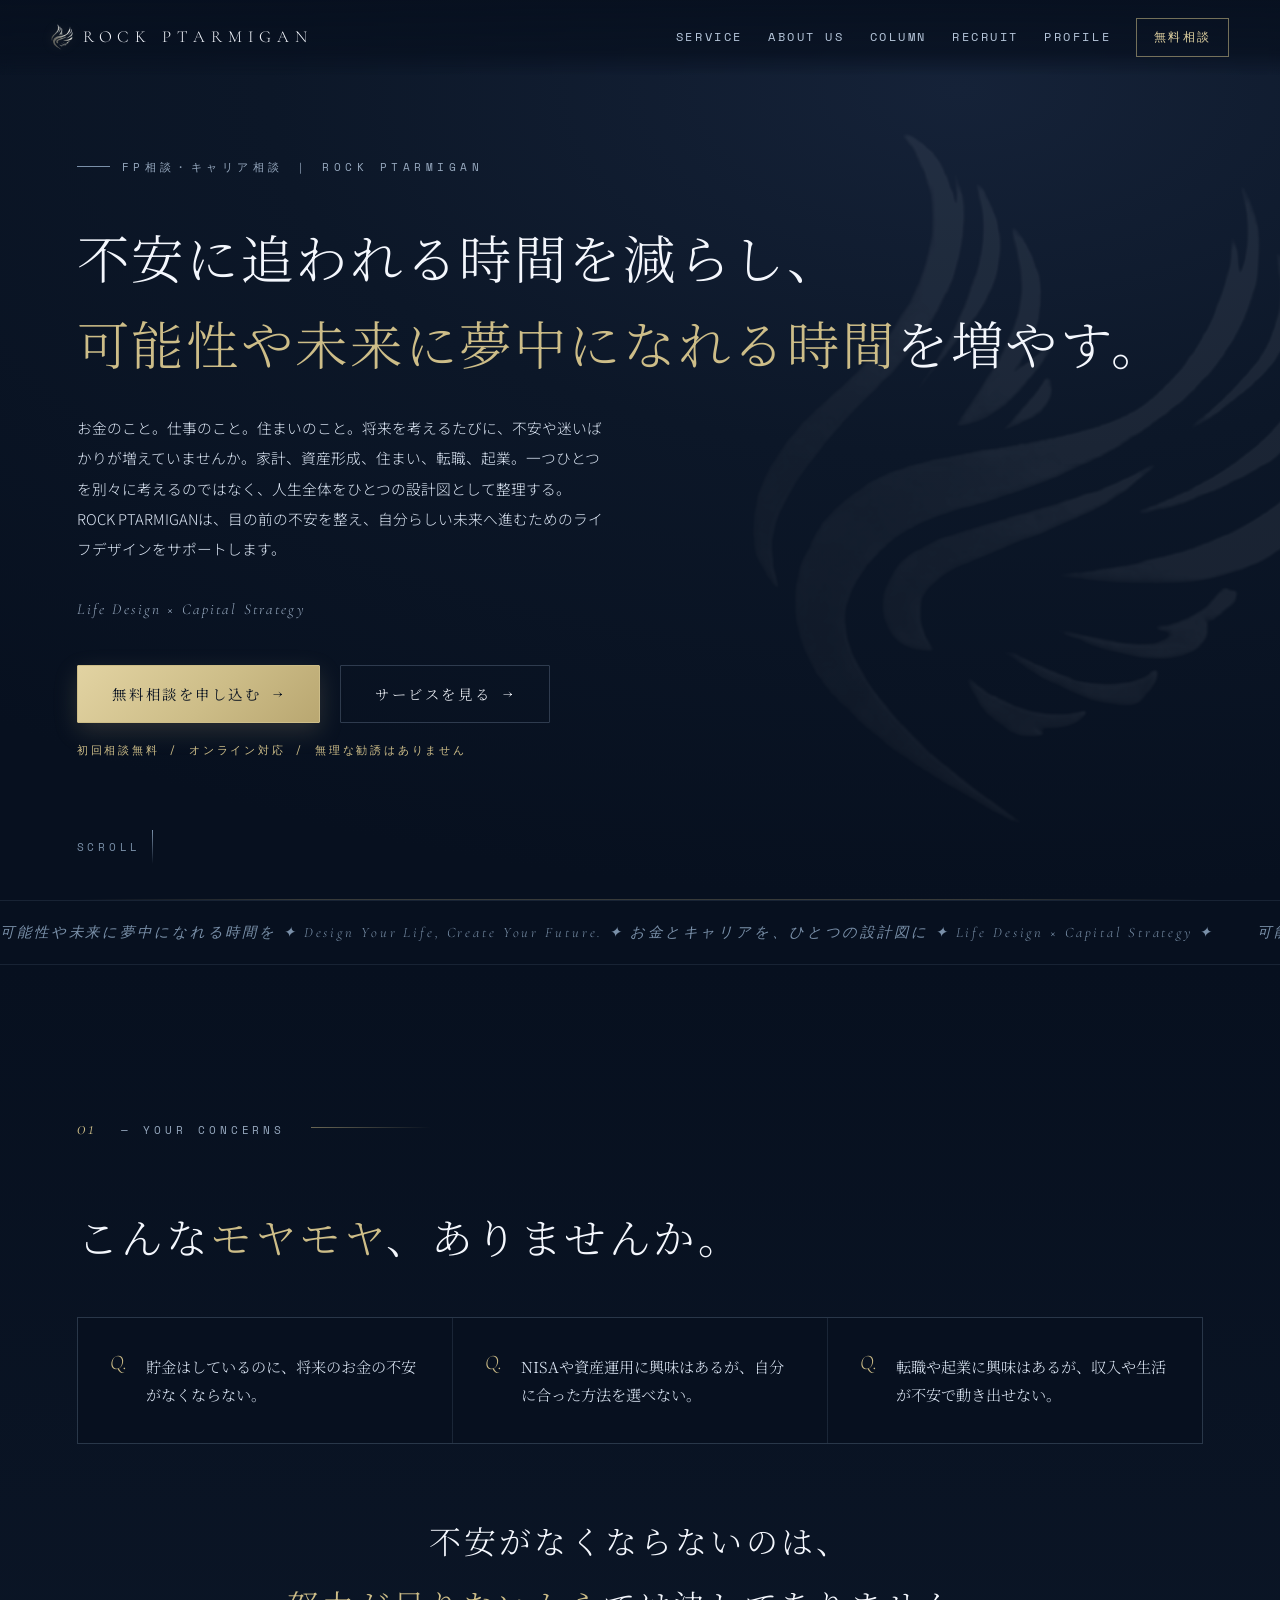
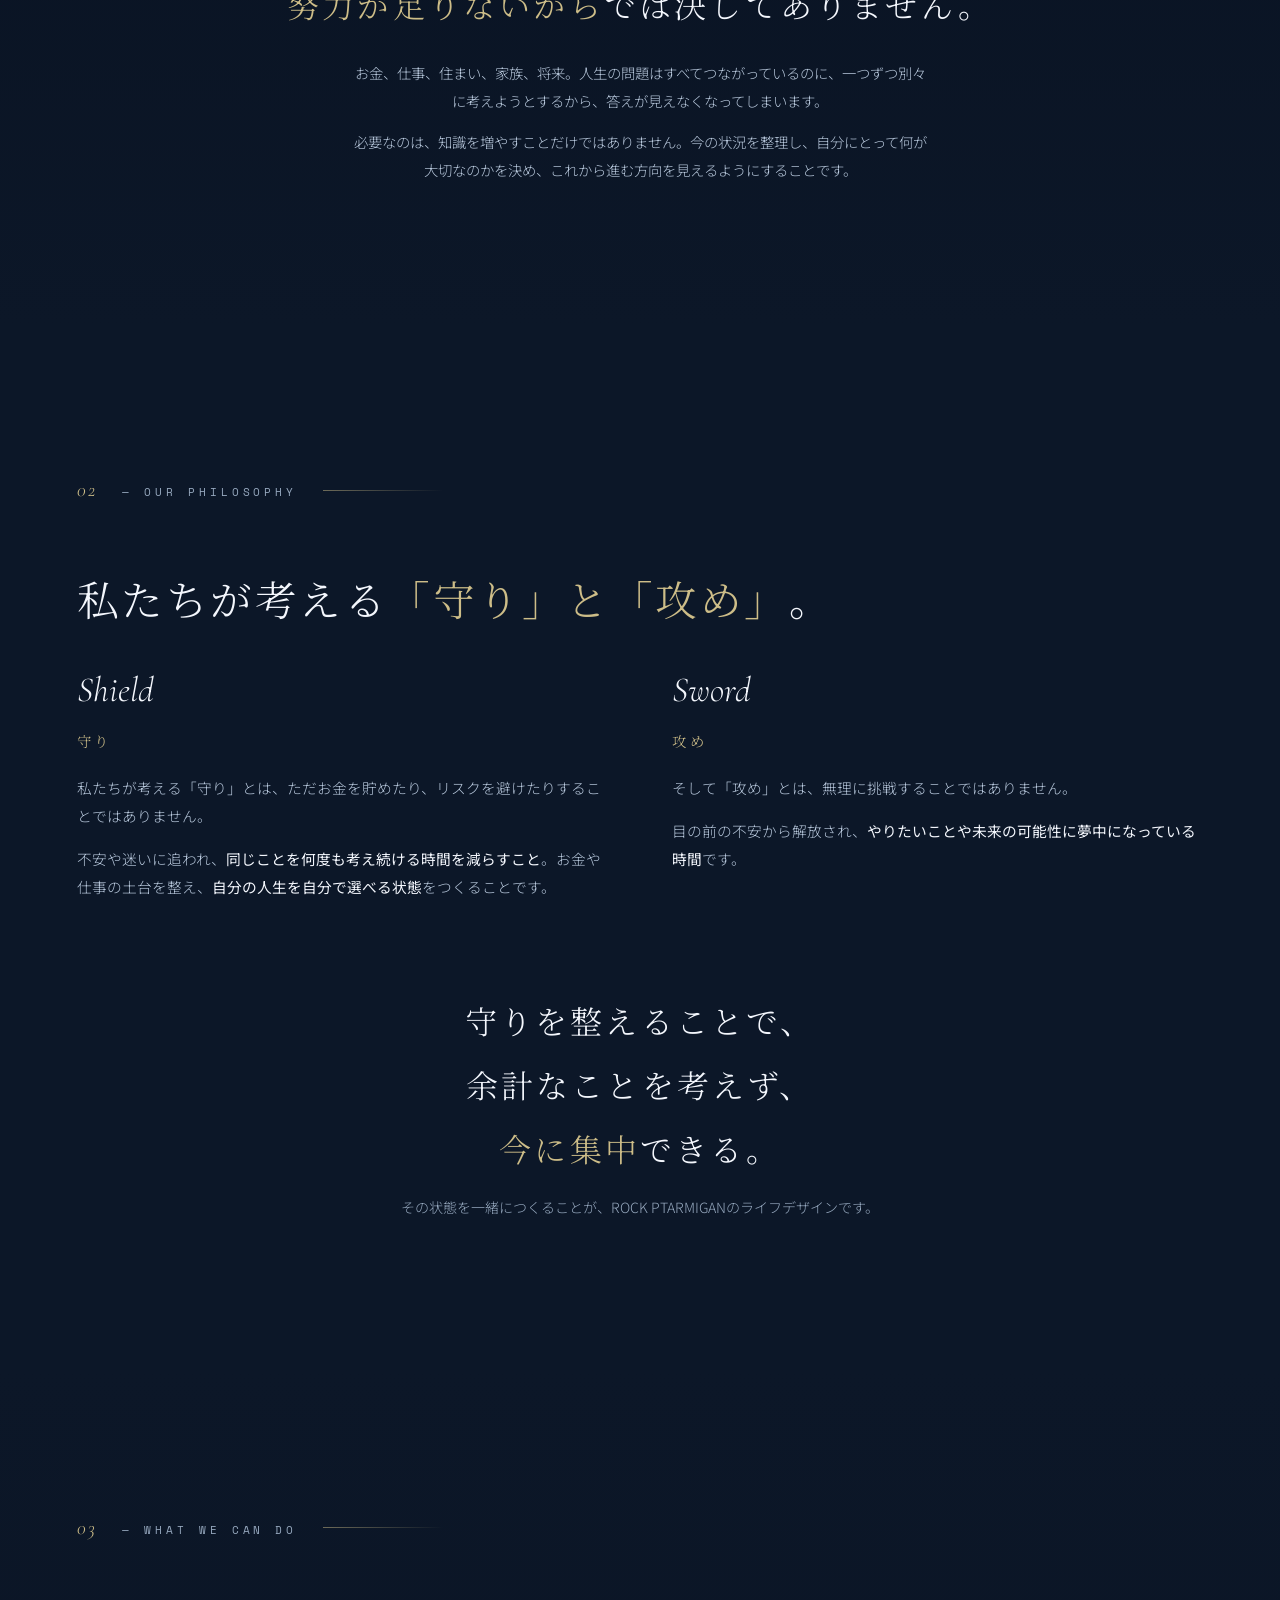
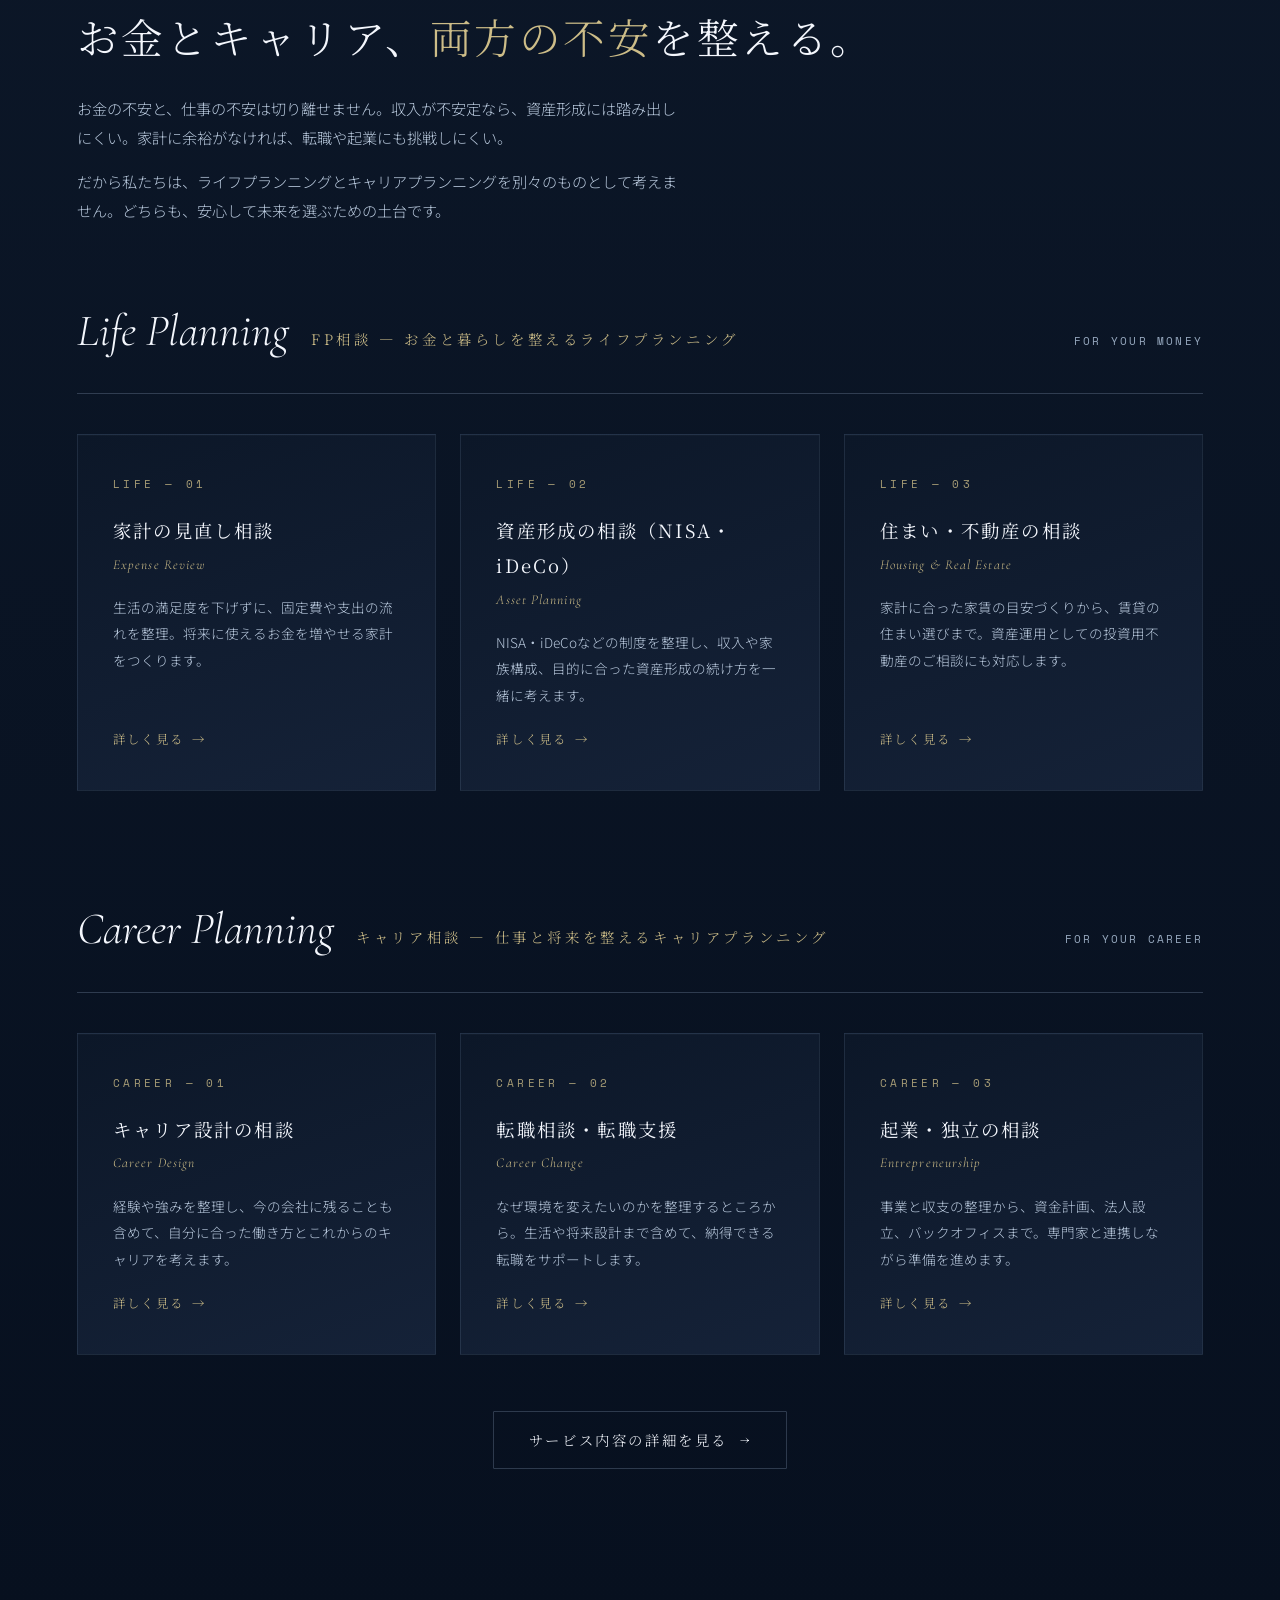
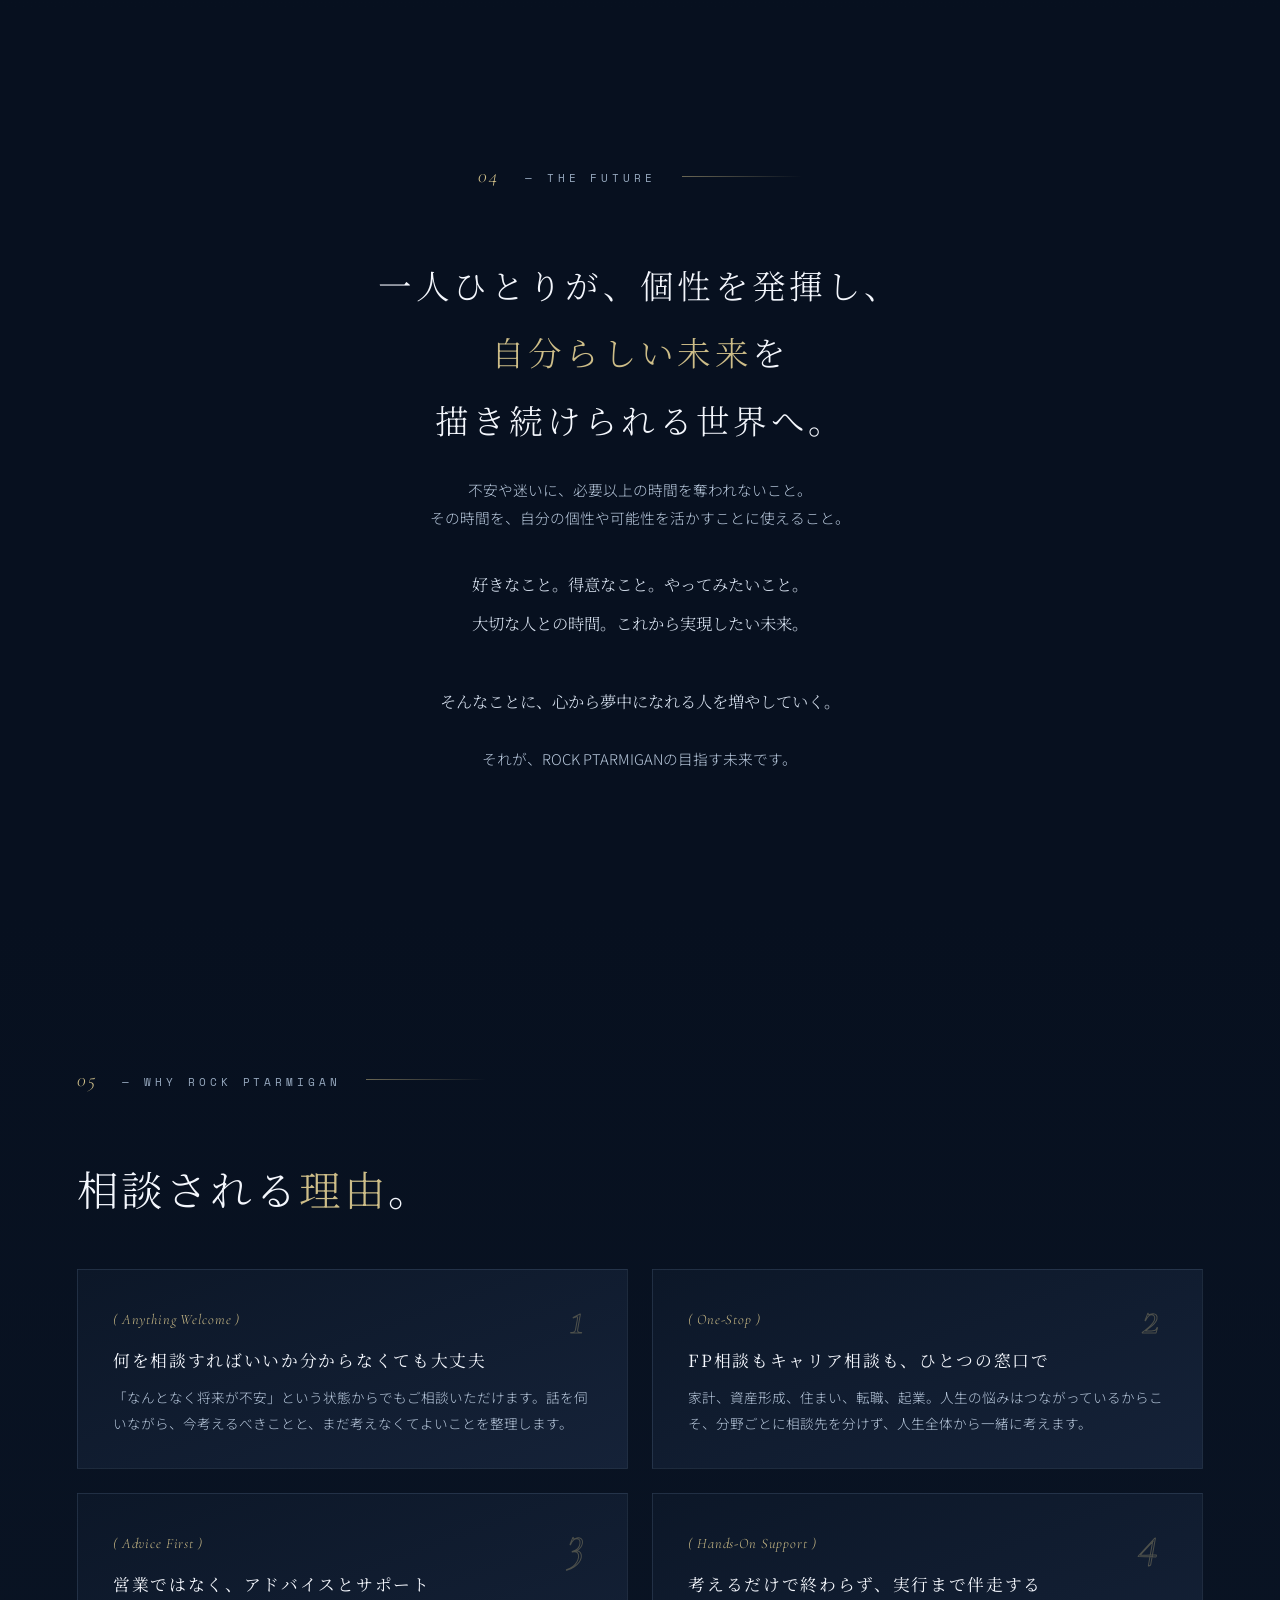
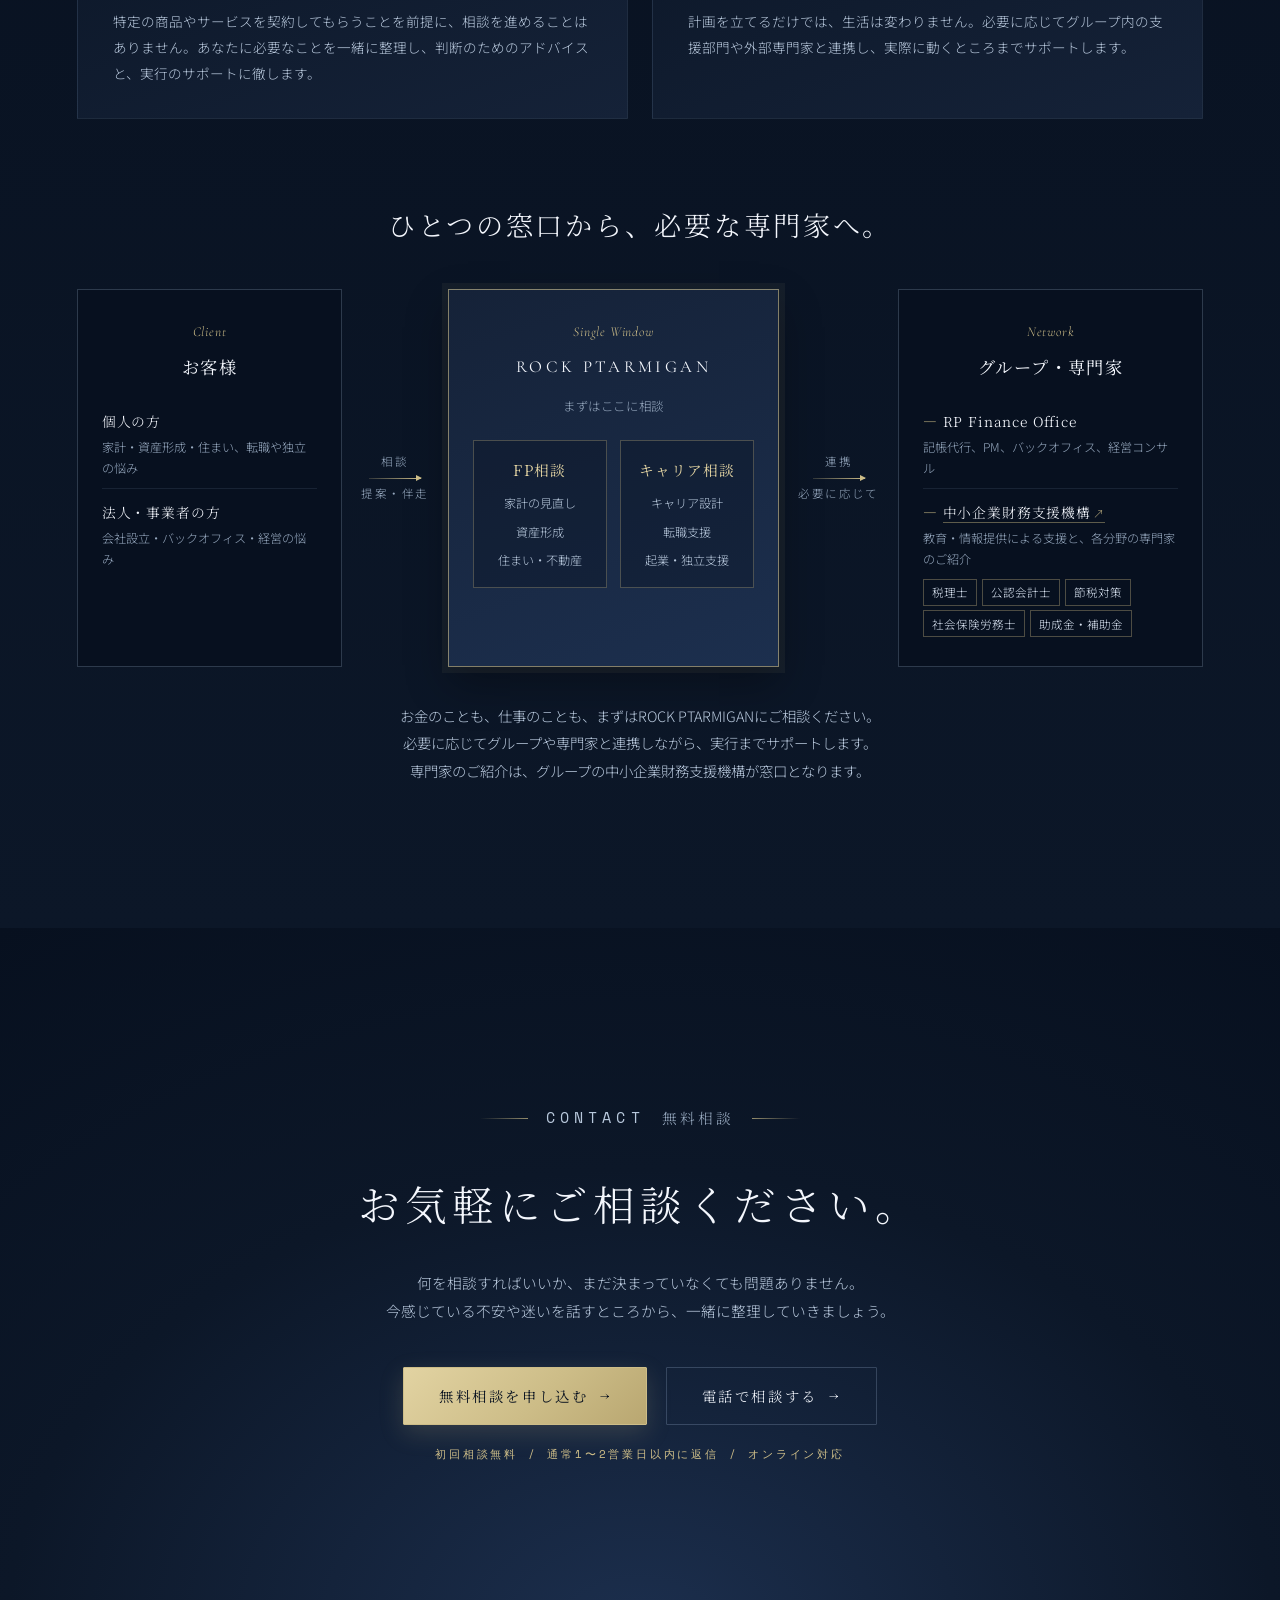
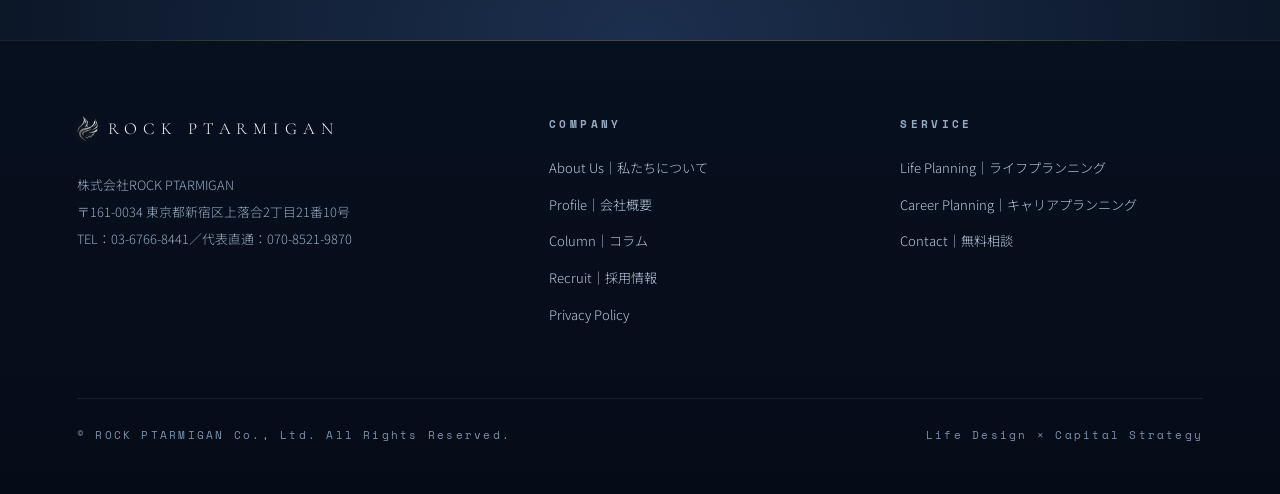
==== commit c25909e3: "表記を「一人ひとり」に統一 Co-Authored-By: Claude Opus 5.5 <noreply@anthropic.com>" ====
--- a/index.html
+++ b/index.html
@@ -210,7 +210,7 @@
    "url": "https://www.rock-ptarmigan.com/",
    "logo": "https://www.rock-ptarmigan.com/logo.png",
    "image": "https://www.rock-ptarmigan.com/og-image.jpg",
-   "description": "可能性が循環し、誰もが自分らしく輝ける社会をつくる。家計の見直し・資産形成・住まいのライフプランニングと、キャリア設計・転職・起業のキャリアプランニングで、1人ひとりの人生設計を支援します。初回相談無料・オンライン対応。",
+   "description": "誰もが可能性を広げ、未来への一歩をともにつくる。家計の見直し・資産形成・住まいのライフプランニングと、キャリア設計・転職・起業のキャリアプランニングで、一人ひとりの人生設計を支援します。初回相談無料・オンライン対応。",
    "foundingDate": "2024-10-21",
    "telephone": "+81-3-6766-8441",
    "address": {
@@ -440,7 +440,7 @@
 <!-- 04 The Future -->
 <section class="future" id="future">
   <div class="sec-head rv"><span class="sec-num">04</span><span class="sec-label">— The Future</span></div>
-  <p class="big rv"><span class="nw">1人ひとりが、</span><span class="nw">個性を発揮し、</span><br><em><span class="nw">自分らしい未来</span></em>を<br><span class="nw">描き続けられる</span><span class="nw">世界へ。</span></p>
+  <p class="big rv"><span class="nw">一人ひとりが、</span><span class="nw">個性を発揮し、</span><br><em><span class="nw">自分らしい未来</span></em>を<br><span class="nw">描き続けられる</span><span class="nw">世界へ。</span></p>
   <p class="note rv"><span class="nw">不安や迷いに、</span><span class="nw">必要以上の時間を</span><span class="nw">奪われないこと。</span><br><span class="nw">その時間を、</span><span class="nw">自分の個性や可能性を</span><span class="nw">活かすことに</span><span class="nw">使えること。</span></p>
   <p class="wish rv"><span class="nw">好きなこと。</span><span class="nw">得意なこと。</span><span class="nw">やってみたいこと。</span><br><span class="nw">大切な人との時間。</span><span class="nw">これから実現したい未来。</span><br><br><span class="nw">そんなことに、</span><span class="nw">心から夢中になれる人を</span><span class="nw">増やしていく。</span></p>
   <p class="note rv">それが、ROCK PTARMIGANの目指す未来です。</p>
